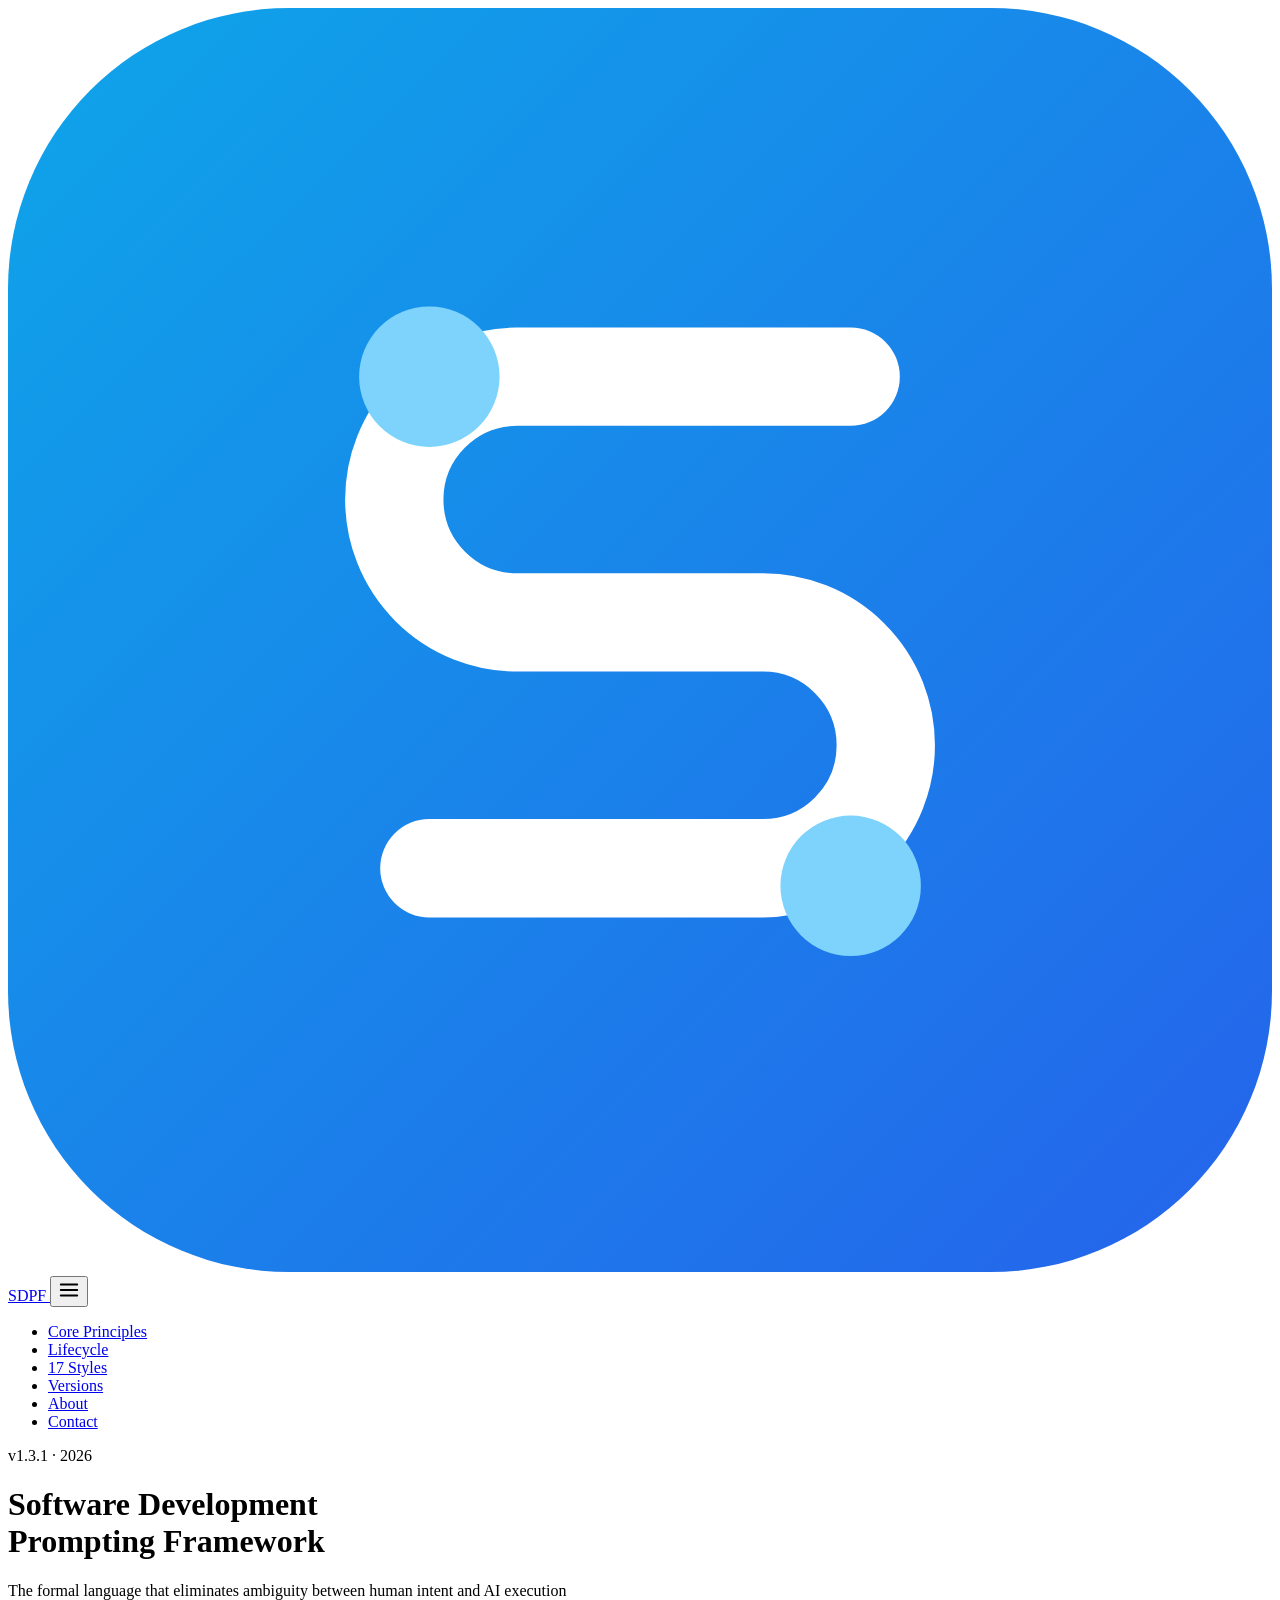
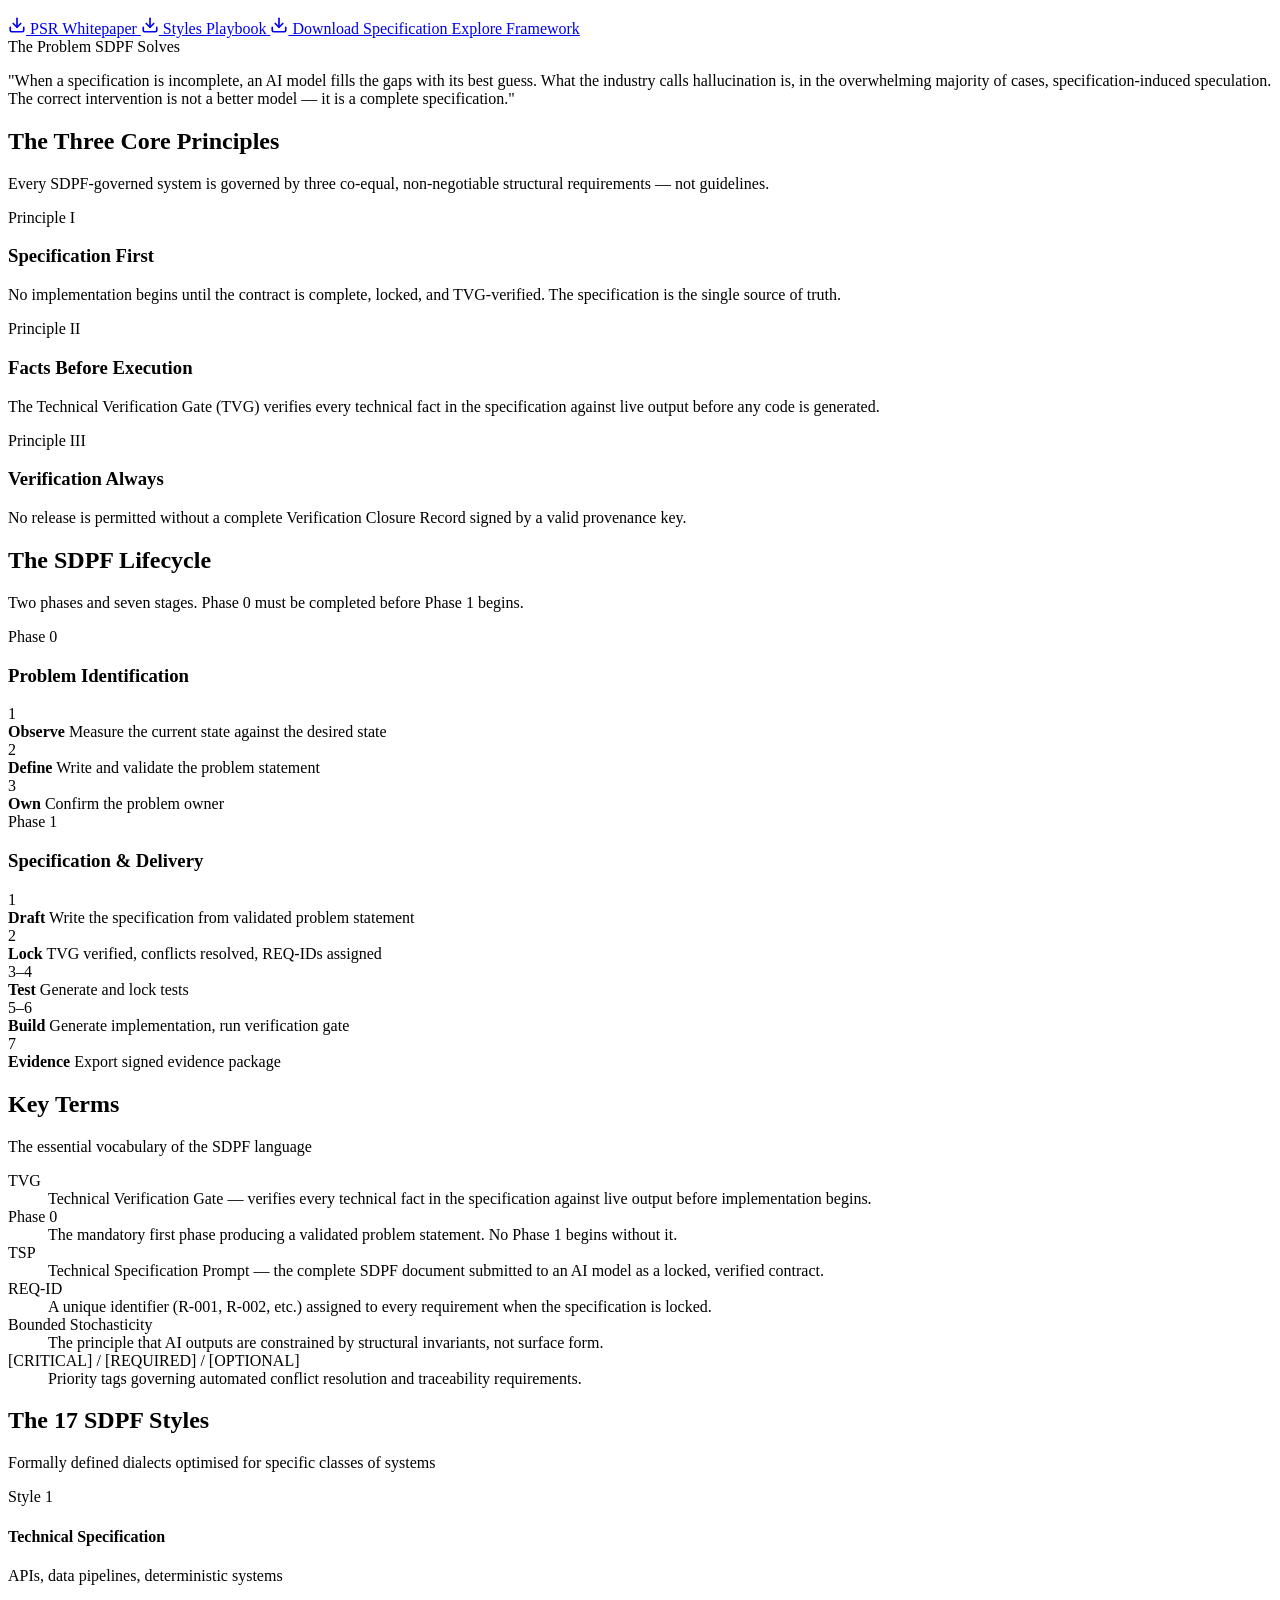
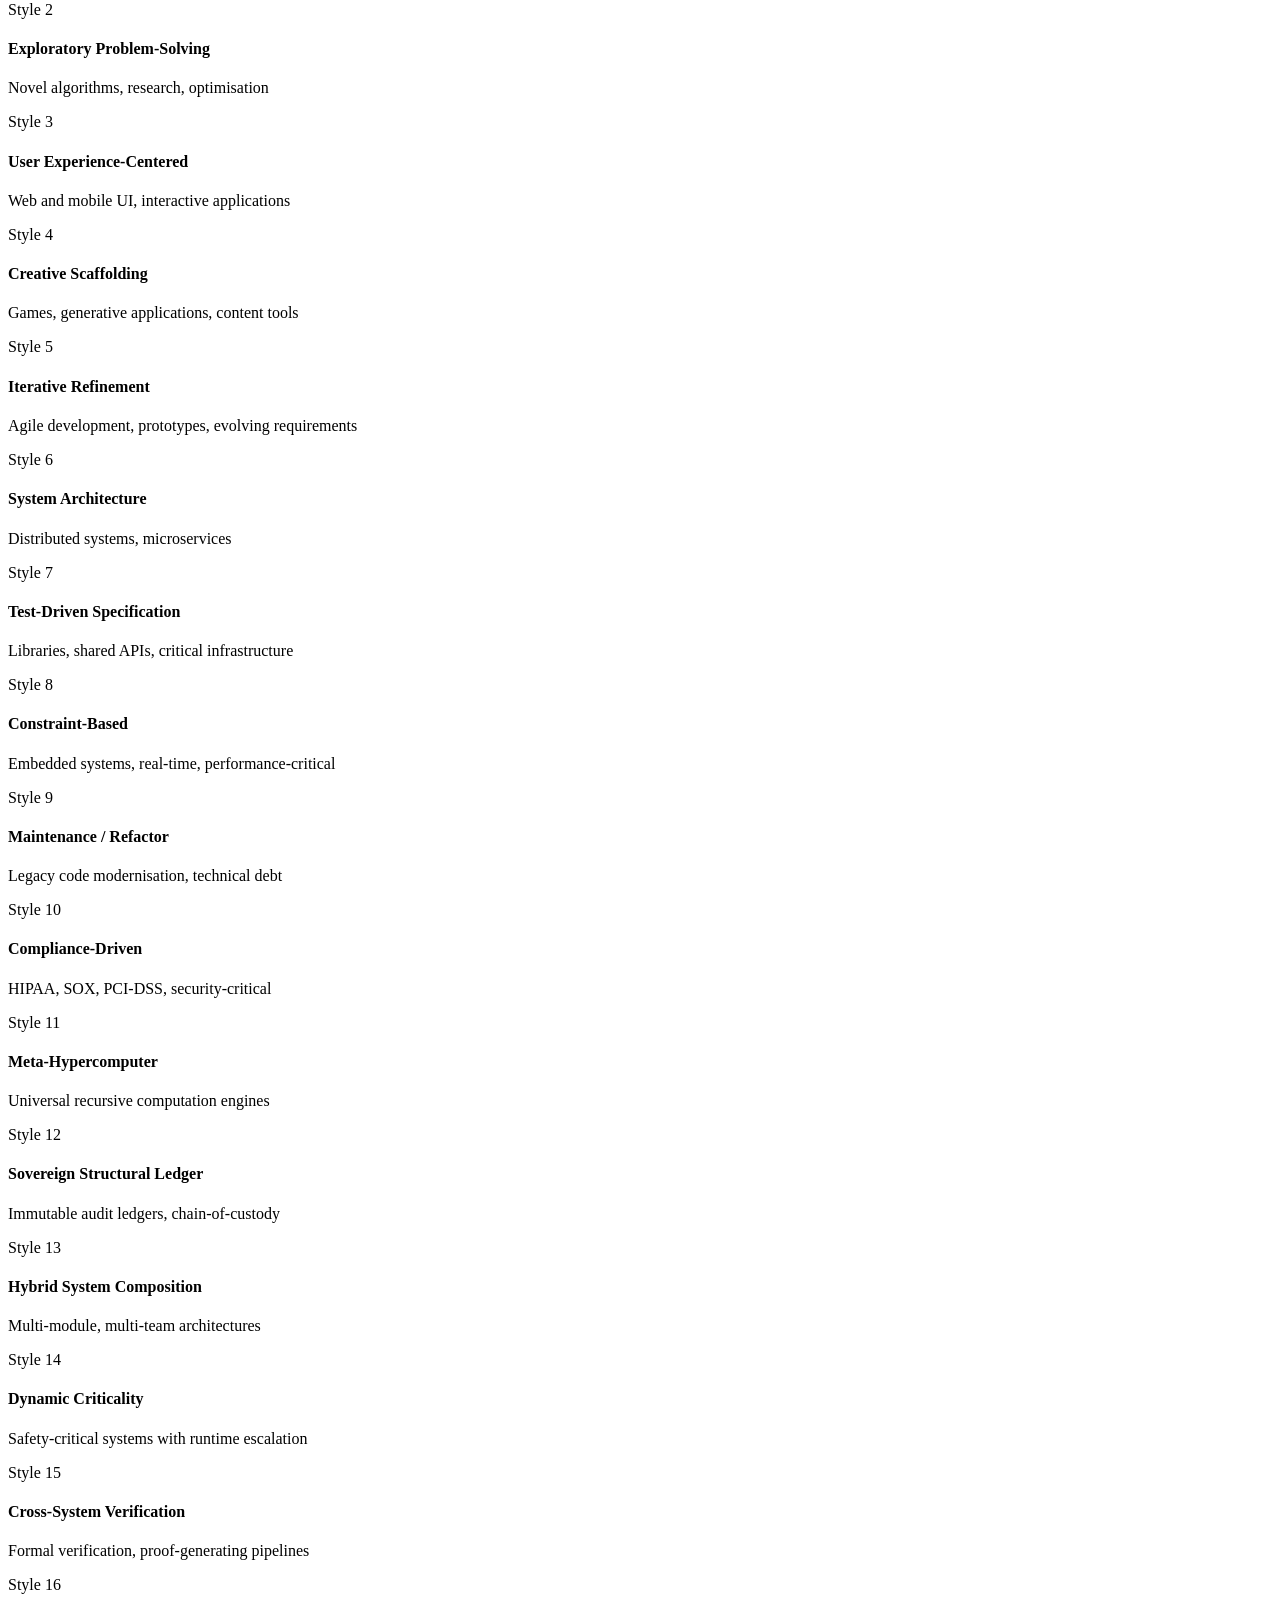
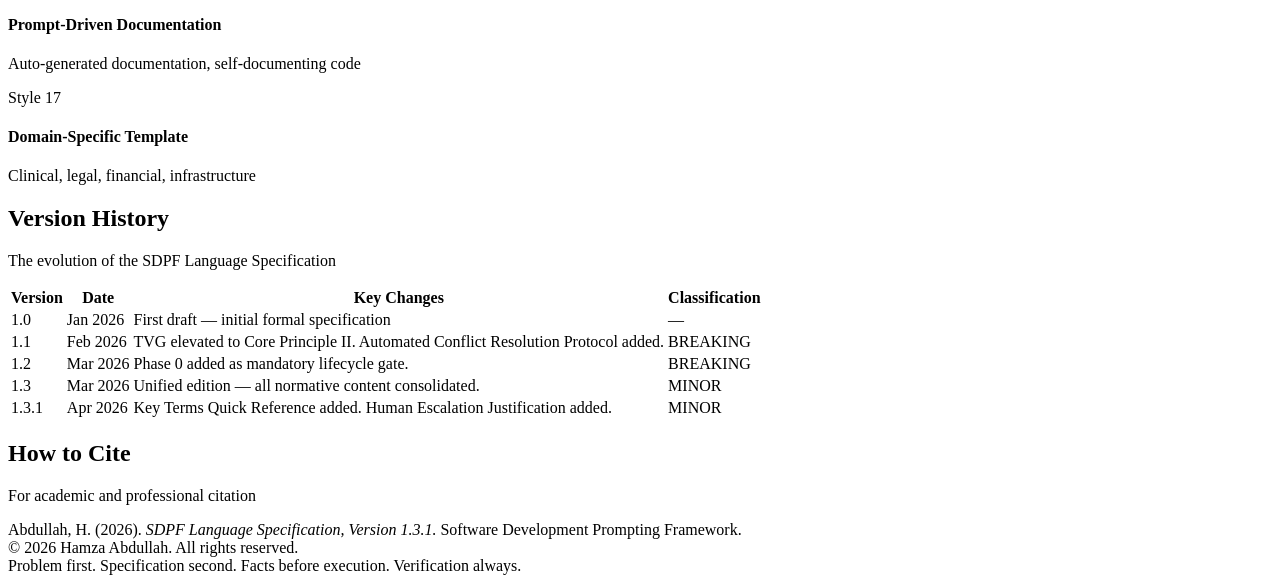
==== index.html @ 6c3232c5 "Added Styles download button" ====
<!DOCTYPE html>
<html lang="en">
<head>
    <meta charset="UTF-8">
    <meta name="viewport" content="width=device-width, initial-scale=1.0">
    <title>SDPF — Software Development Prompting Framework</title>
    <meta name="description" content="SDPF is the formal language that eliminates ambiguity between human intent and AI execution. Specification first. Facts before execution. Verification always.">
    <meta property="og:title" content="SDPF — Software Development Prompting Framework">
    <meta property="og:description" content="The formal language that eliminates ambiguity between human intent and AI execution.">
    <meta property="og:type" content="website">
    <link rel="icon" type="image/svg+xml" href="favicon.svg">
    <link rel="stylesheet" href="styles.css">
</head>
<body>
    <nav>
        <div class="container">
            <a href="index.html" class="logo">
                <svg class="logo-mark" viewBox="0 0 36 36" fill="none" xmlns="http://www.w3.org/2000/svg">
                    <defs>
                        <linearGradient id="logoGrad" x1="0" y1="0" x2="36" y2="36" gradientUnits="userSpaceOnUse">
                            <stop offset="0%" stop-color="#0ea5e9"/>
                            <stop offset="100%" stop-color="#2563eb"/>
                        </linearGradient>
                    </defs>
                    <rect width="36" height="36" rx="8" fill="url(#logoGrad)"/>
                    <path d="M24 10.5H14.5a3.5 3.5 0 0 0 0 7h7a3.5 3.5 0 0 1 0 7H12" stroke="#fff" stroke-width="2.8" stroke-linecap="round" fill="none"/>
                    <circle cx="12" cy="10.5" r="2" fill="#7dd3fc"/>
                    <circle cx="24" cy="25" r="2" fill="#7dd3fc"/>
                </svg>
                SDPF
            </a>
            <button class="nav-toggle" onclick="document.querySelector('.nav-links').classList.toggle('open')" aria-label="Toggle navigation">
                <svg width="22" height="22" viewBox="0 0 24 24" fill="none" stroke="currentColor" stroke-width="2" stroke-linecap="round"><line x1="3" y1="6" x2="21" y2="6"/><line x1="3" y1="12" x2="21" y2="12"/><line x1="3" y1="18" x2="21" y2="18"/></svg>
            </button>
            <ul class="nav-links">
                <li><a href="#principles">Core Principles</a></li>
                <li><a href="#lifecycle">Lifecycle</a></li>
                <li><a href="#styles">17 Styles</a></li>
                <li><a href="#versions">Versions</a></li>
                <li><a href="about.html">About</a></li>
                <li><a href="contact.html">Contact</a></li>
            </ul>
        </div>
    </nav>

    <header class="hero">
        <div class="container">
            <div class="hero-badge">
                <span class="dot"></span>
                v1.3.1 · 2026
            </div>
            <h1>Software Development<br><span class="accent">Prompting Framework</span></h1>
            <p class="subtitle">The formal language that eliminates ambiguity between human intent and AI execution</p>
            <div class="hero-actions">
                <a href="files/SDPF_PSR_Whitepaper.pdf" download="SDPF_PSR_Whitepaper.pdf" class="btn btn-primary">
                    <svg width="18" height="18" viewBox="0 0 24 24" fill="none" stroke="currentColor" stroke-width="2.2" stroke-linecap="round" stroke-linejoin="round"><path d="M21 15v4a2 2 0 0 1-2 2H5a2 2 0 0 1-2-2v-4"/><polyline points="7 10 12 15 17 10"/><line x1="12" y1="15" x2="12" y2="3"/></svg>
                    PSR Whitepaper
                </a>
                <a href="files/SDPF_Styles_Playbook.pdf" download="SDPF_Styles_Playbook.pdf" class="btn btn-primary">
                    <svg width="18" height="18" viewBox="0 0 24 24" fill="none" stroke="currentColor" stroke-width="2.2" stroke-linecap="round" stroke-linejoin="round"><path d="M21 15v4a2 2 0 0 1-2 2H5a2 2 0 0 1-2-2v-4"/><polyline points="7 10 12 15 17 10"/><line x1="12" y1="15" x2="12" y2="3"/></svg>
                    Styles Playbook
                </a>
                <a href="files/SDPF_Language_Specification_v1_3_1.pdf" download="SDPF_Language_Specification_v1_3_1.pdf" class="btn btn-primary">
                    <svg width="18" height="18" viewBox="0 0 24 24" fill="none" stroke="currentColor" stroke-width="2.2" stroke-linecap="round" stroke-linejoin="round"><path d="M21 15v4a2 2 0 0 1-2 2H5a2 2 0 0 1-2-2v-4"/><polyline points="7 10 12 15 17 10"/><line x1="12" y1="15" x2="12" y2="3"/></svg>
                    Download Specification
                </a>
                <a href="#principles" class="btn btn-secondary">Explore Framework</a>
            </div>
            <div class="problem-callout">
                <div class="label">The Problem SDPF Solves</div>
                <p>"When a specification is incomplete, an AI model fills the gaps with its best guess. What the industry calls hallucination is, in the overwhelming majority of cases, specification-induced speculation. The correct intervention is not a better model — it is a complete specification."</p>
            </div>
        </div>
    </header>

    <section id="principles">
        <div class="container">
            <div class="section-header">
                <h2>The Three Core Principles</h2>
                <p>Every SDPF-governed system is governed by three co-equal, non-negotiable structural requirements — not guidelines.</p>
            </div>
            <div class="principles-grid">
                <div class="principle-card p1">
                    <div class="principle-number">Principle I</div>
                    <h3>Specification First</h3>
                    <p>No implementation begins until the contract is complete, locked, and TVG-verified. The specification is the single source of truth.</p>
                </div>
                <div class="principle-card p2">
                    <div class="principle-number">Principle II</div>
                    <h3>Facts Before Execution</h3>
                    <p>The Technical Verification Gate (TVG) verifies every technical fact in the specification against live output before any code is generated.</p>
                </div>
                <div class="principle-card p3">
                    <div class="principle-number">Principle III</div>
                    <h3>Verification Always</h3>
                    <p>No release is permitted without a complete Verification Closure Record signed by a valid provenance key.</p>
                </div>
            </div>
        </div>
    </section>

    <section id="lifecycle" class="lifecycle-section">
        <div class="container">
            <div class="section-header">
                <h2>The SDPF Lifecycle</h2>
                <p>Two phases and seven stages. Phase 0 must be completed before Phase 1 begins.</p>
            </div>
            <div class="lifecycle-wrapper">
                <div class="phase">
                    <div class="phase-label">Phase 0</div>
                    <h3>Problem Identification</h3>
                    <div class="phase-steps">
                        <div class="step">
                            <div class="step-number">1</div>
                            <div class="step-content">
                                <strong>Observe</strong>
                                <span>Measure the current state against the desired state</span>
                            </div>
                        </div>
                        <div class="step">
                            <div class="step-number">2</div>
                            <div class="step-content">
                                <strong>Define</strong>
                                <span>Write and validate the problem statement</span>
                            </div>
                        </div>
                        <div class="step">
                            <div class="step-number">3</div>
                            <div class="step-content">
                                <strong>Own</strong>
                                <span>Confirm the problem owner</span>
                            </div>
                        </div>
                    </div>
                </div>
                <div class="phase">
                    <div class="phase-label">Phase 1</div>
                    <h3>Specification &amp; Delivery</h3>
                    <div class="phase-steps">
                        <div class="step">
                            <div class="step-number">1</div>
                            <div class="step-content">
                                <strong>Draft</strong>
                                <span>Write the specification from validated problem statement</span>
                            </div>
                        </div>
                        <div class="step">
                            <div class="step-number">2</div>
                            <div class="step-content">
                                <strong>Lock</strong>
                                <span>TVG verified, conflicts resolved, REQ-IDs assigned</span>
                            </div>
                        </div>
                        <div class="step">
                            <div class="step-number">3–4</div>
                            <div class="step-content">
                                <strong>Test</strong>
                                <span>Generate and lock tests</span>
                            </div>
                        </div>
                        <div class="step">
                            <div class="step-number">5–6</div>
                            <div class="step-content">
                                <strong>Build</strong>
                                <span>Generate implementation, run verification gate</span>
                            </div>
                        </div>
                        <div class="step">
                            <div class="step-number">7</div>
                            <div class="step-content">
                                <strong>Evidence</strong>
                                <span>Export signed evidence package</span>
                            </div>
                        </div>
                    </div>
                </div>
            </div>
        </div>
    </section>

    <section id="key-terms">
        <div class="container">
            <div class="section-header">
                <h2>Key Terms</h2>
                <p>The essential vocabulary of the SDPF language</p>
            </div>
            <dl class="terms-grid">
                <div class="term-card">
                    <dt>TVG</dt>
                    <dd>Technical Verification Gate — verifies every technical fact in the specification against live output before implementation begins.</dd>
                </div>
                <div class="term-card">
                    <dt>Phase 0</dt>
                    <dd>The mandatory first phase producing a validated problem statement. No Phase 1 begins without it.</dd>
                </div>
                <div class="term-card">
                    <dt>TSP</dt>
                    <dd>Technical Specification Prompt — the complete SDPF document submitted to an AI model as a locked, verified contract.</dd>
                </div>
                <div class="term-card">
                    <dt>REQ-ID</dt>
                    <dd>A unique identifier (R-001, R-002, etc.) assigned to every requirement when the specification is locked.</dd>
                </div>
                <div class="term-card">
                    <dt>Bounded Stochasticity</dt>
                    <dd>The principle that AI outputs are constrained by structural invariants, not surface form.</dd>
                </div>
                <div class="term-card">
                    <dt>[CRITICAL] / [REQUIRED] / [OPTIONAL]</dt>
                    <dd>Priority tags governing automated conflict resolution and traceability requirements.</dd>
                </div>
            </dl>
        </div>
    </section>

    <section id="styles">
        <div class="container">
            <div class="section-header">
                <h2>The 17 SDPF Styles</h2>
                <p>Formally defined dialects optimised for specific classes of systems</p>
            </div>
            <div class="styles-grid">
                <div class="style-card"><div class="id">Style 1</div><h4>Technical Specification</h4><p>APIs, data pipelines, deterministic systems</p></div>
                <div class="style-card"><div class="id">Style 2</div><h4>Exploratory Problem-Solving</h4><p>Novel algorithms, research, optimisation</p></div>
                <div class="style-card"><div class="id">Style 3</div><h4>User Experience-Centered</h4><p>Web and mobile UI, interactive applications</p></div>
                <div class="style-card"><div class="id">Style 4</div><h4>Creative Scaffolding</h4><p>Games, generative applications, content tools</p></div>
                <div class="style-card"><div class="id">Style 5</div><h4>Iterative Refinement</h4><p>Agile development, prototypes, evolving requirements</p></div>
                <div class="style-card"><div class="id">Style 6</div><h4>System Architecture</h4><p>Distributed systems, microservices</p></div>
                <div class="style-card"><div class="id">Style 7</div><h4>Test-Driven Specification</h4><p>Libraries, shared APIs, critical infrastructure</p></div>
                <div class="style-card"><div class="id">Style 8</div><h4>Constraint-Based</h4><p>Embedded systems, real-time, performance-critical</p></div>
                <div class="style-card"><div class="id">Style 9</div><h4>Maintenance / Refactor</h4><p>Legacy code modernisation, technical debt</p></div>
                <div class="style-card"><div class="id">Style 10</div><h4>Compliance-Driven</h4><p>HIPAA, SOX, PCI-DSS, security-critical</p></div>
                <div class="style-card"><div class="id">Style 11</div><h4>Meta-Hypercomputer</h4><p>Universal recursive computation engines</p></div>
                <div class="style-card"><div class="id">Style 12</div><h4>Sovereign Structural Ledger</h4><p>Immutable audit ledgers, chain-of-custody</p></div>
                <div class="style-card"><div class="id">Style 13</div><h4>Hybrid System Composition</h4><p>Multi-module, multi-team architectures</p></div>
                <div class="style-card"><div class="id">Style 14</div><h4>Dynamic Criticality</h4><p>Safety-critical systems with runtime escalation</p></div>
                <div class="style-card"><div class="id">Style 15</div><h4>Cross-System Verification</h4><p>Formal verification, proof-generating pipelines</p></div>
                <div class="style-card"><div class="id">Style 16</div><h4>Prompt-Driven Documentation</h4><p>Auto-generated documentation, self-documenting code</p></div>
                <div class="style-card"><div class="id">Style 17</div><h4>Domain-Specific Template</h4><p>Clinical, legal, financial, infrastructure</p></div>
            </div>
        </div>
    </section>

    <section id="versions">
        <div class="container">
            <div class="section-header">
                <h2>Version History</h2>
                <p>The evolution of the SDPF Language Specification</p>
            </div>
            <div class="version-table">
                <table>
                    <thead>
                        <tr>
                            <th>Version</th>
                            <th>Date</th>
                            <th>Key Changes</th>
                            <th>Classification</th>
                        </tr>
                    </thead>
                    <tbody>
                        <tr>
                            <td class="version">1.0</td>
                            <td>Jan 2026</td>
                            <td>First draft — initial formal specification</td>
                            <td>—</td>
                        </tr>
                        <tr>
                            <td class="version">1.1</td>
                            <td>Feb 2026</td>
                            <td>TVG elevated to Core Principle II. Automated Conflict Resolution Protocol added.</td>
                            <td><span class="tag tag-breaking">BREAKING</span></td>
                        </tr>
                        <tr>
                            <td class="version">1.2</td>
                            <td>Mar 2026</td>
                            <td>Phase 0 added as mandatory lifecycle gate.</td>
                            <td><span class="tag tag-breaking">BREAKING</span></td>
                        </tr>
                        <tr>
                            <td class="version">1.3</td>
                            <td>Mar 2026</td>
                            <td>Unified edition — all normative content consolidated.</td>
                            <td><span class="tag tag-minor">MINOR</span></td>
                        </tr>
                        <tr>
                            <td class="version">1.3.1</td>
                            <td>Apr 2026</td>
                            <td>Key Terms Quick Reference added. Human Escalation Justification added.</td>
                            <td><span class="tag tag-minor">MINOR</span></td>
                        </tr>
                    </tbody>
                </table>
            </div>
        </div>
    </section>

    <section id="cite">
        <div class="container">
            <div class="section-header">
                <h2>How to Cite</h2>
                <p>For academic and professional citation</p>
            </div>
            <div class="citation">
                Abdullah, H. (2026). <em>SDPF Language Specification, Version 1.3.1.</em> Software Development Prompting Framework.
            </div>
        </div>
    </section>

    <footer>
        <div class="container">
            <div class="copyright">&copy; 2026 Hamza Abdullah. All rights reserved.</div>
            <div class="tagline">Problem first. Specification second. Facts before execution. Verification always.</div>
        </div>
    </footer>
</body>
</html>
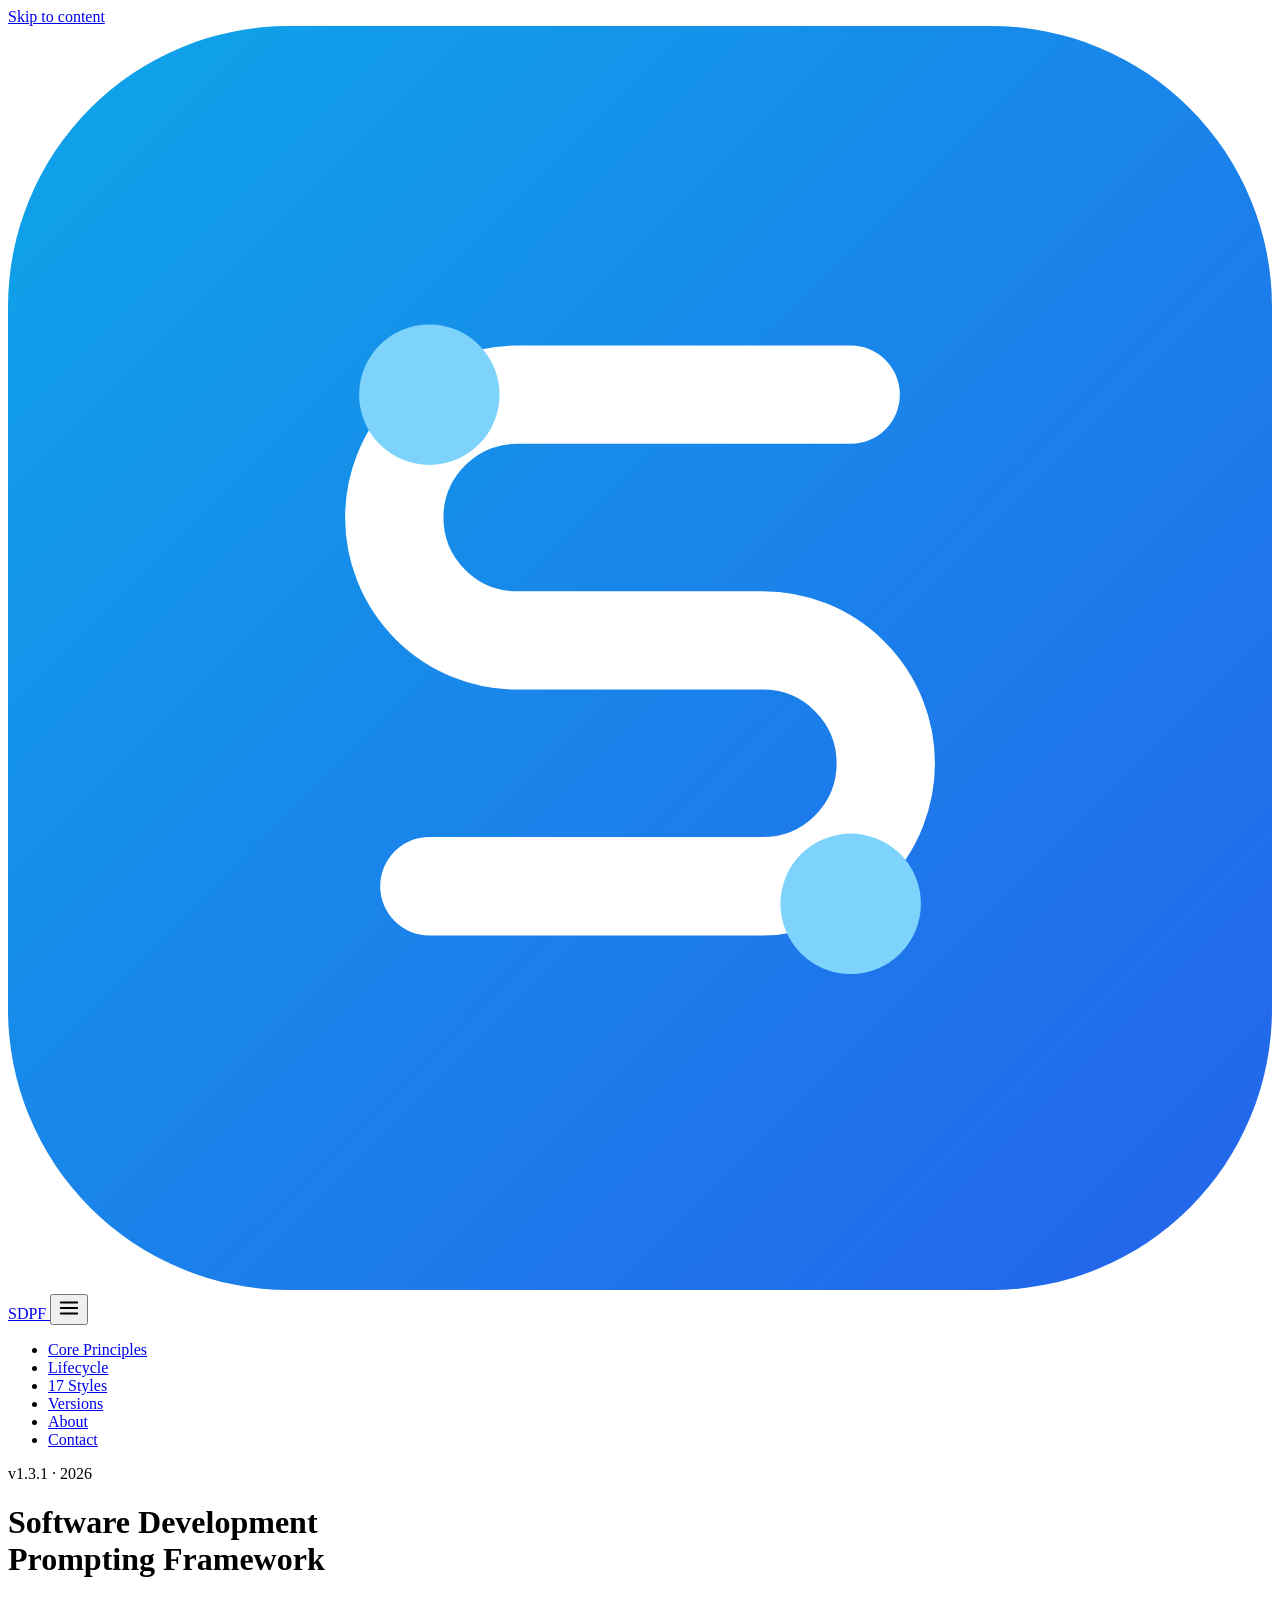
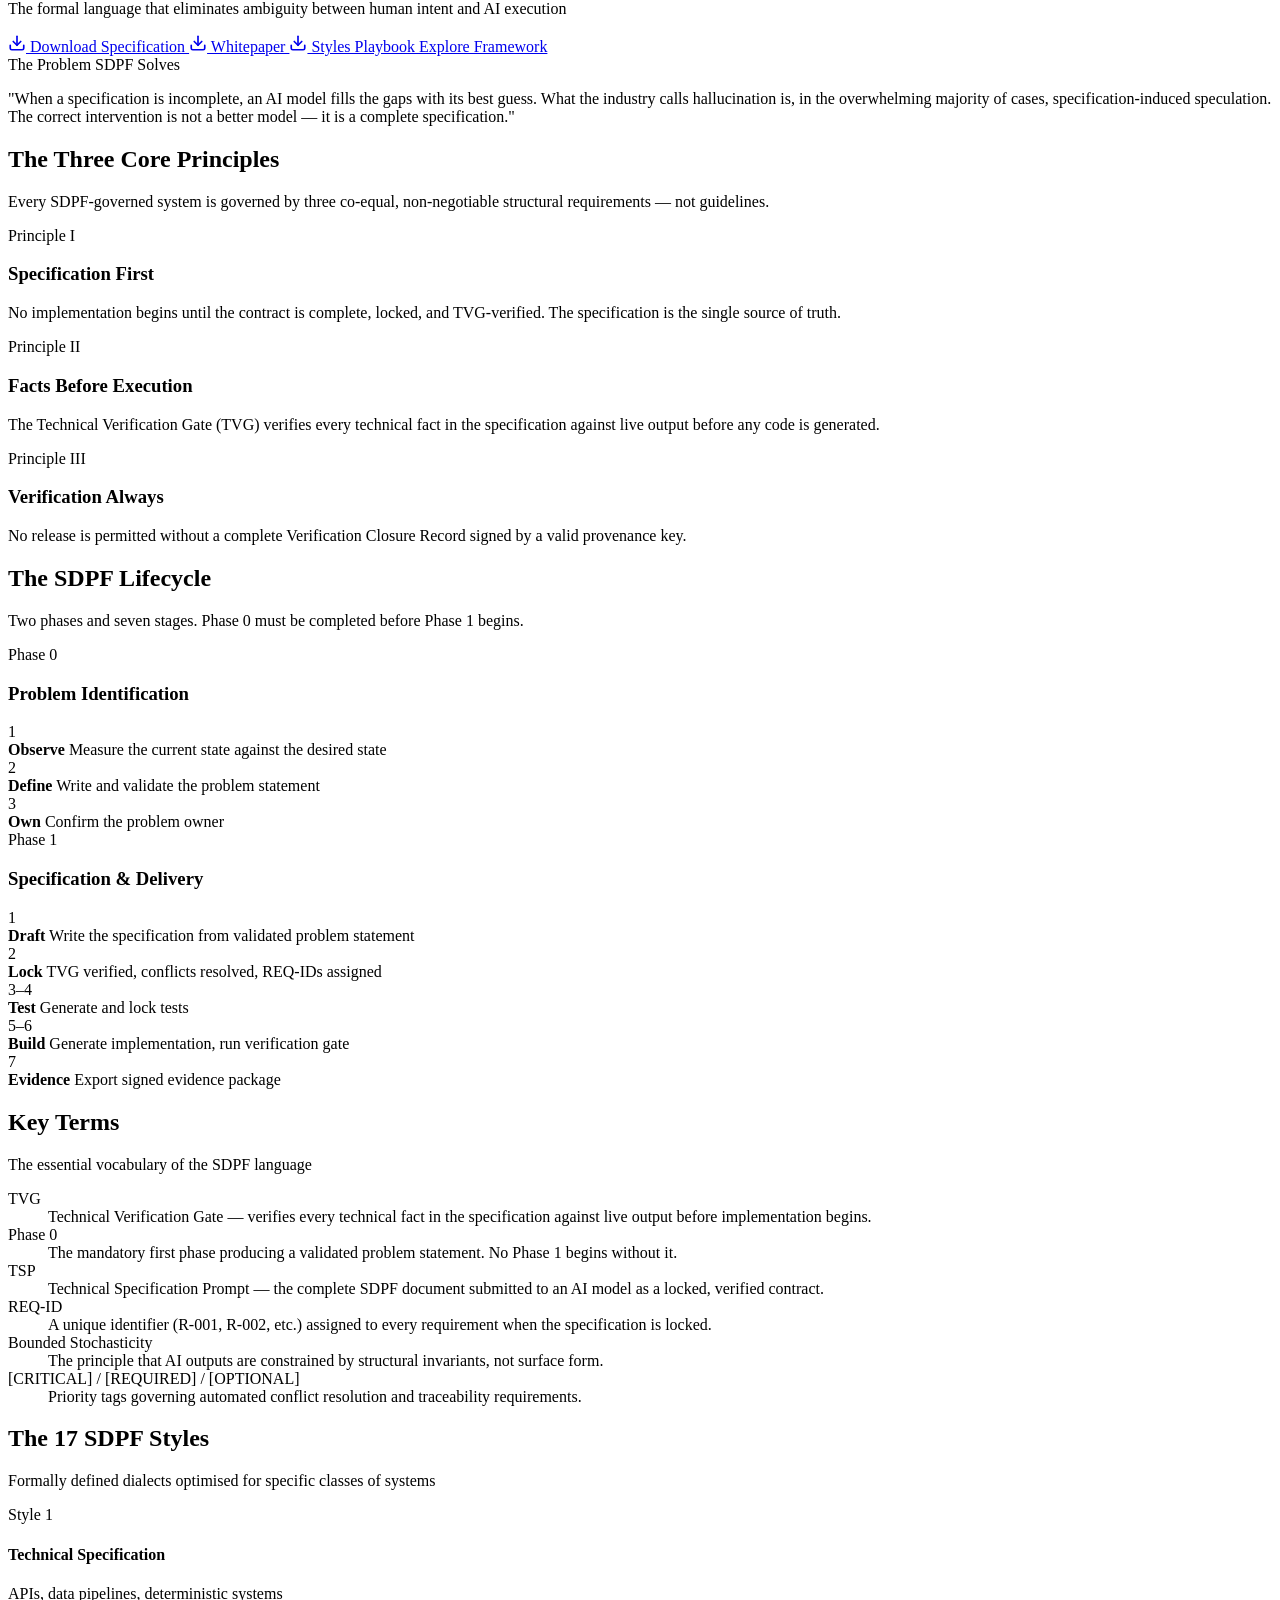
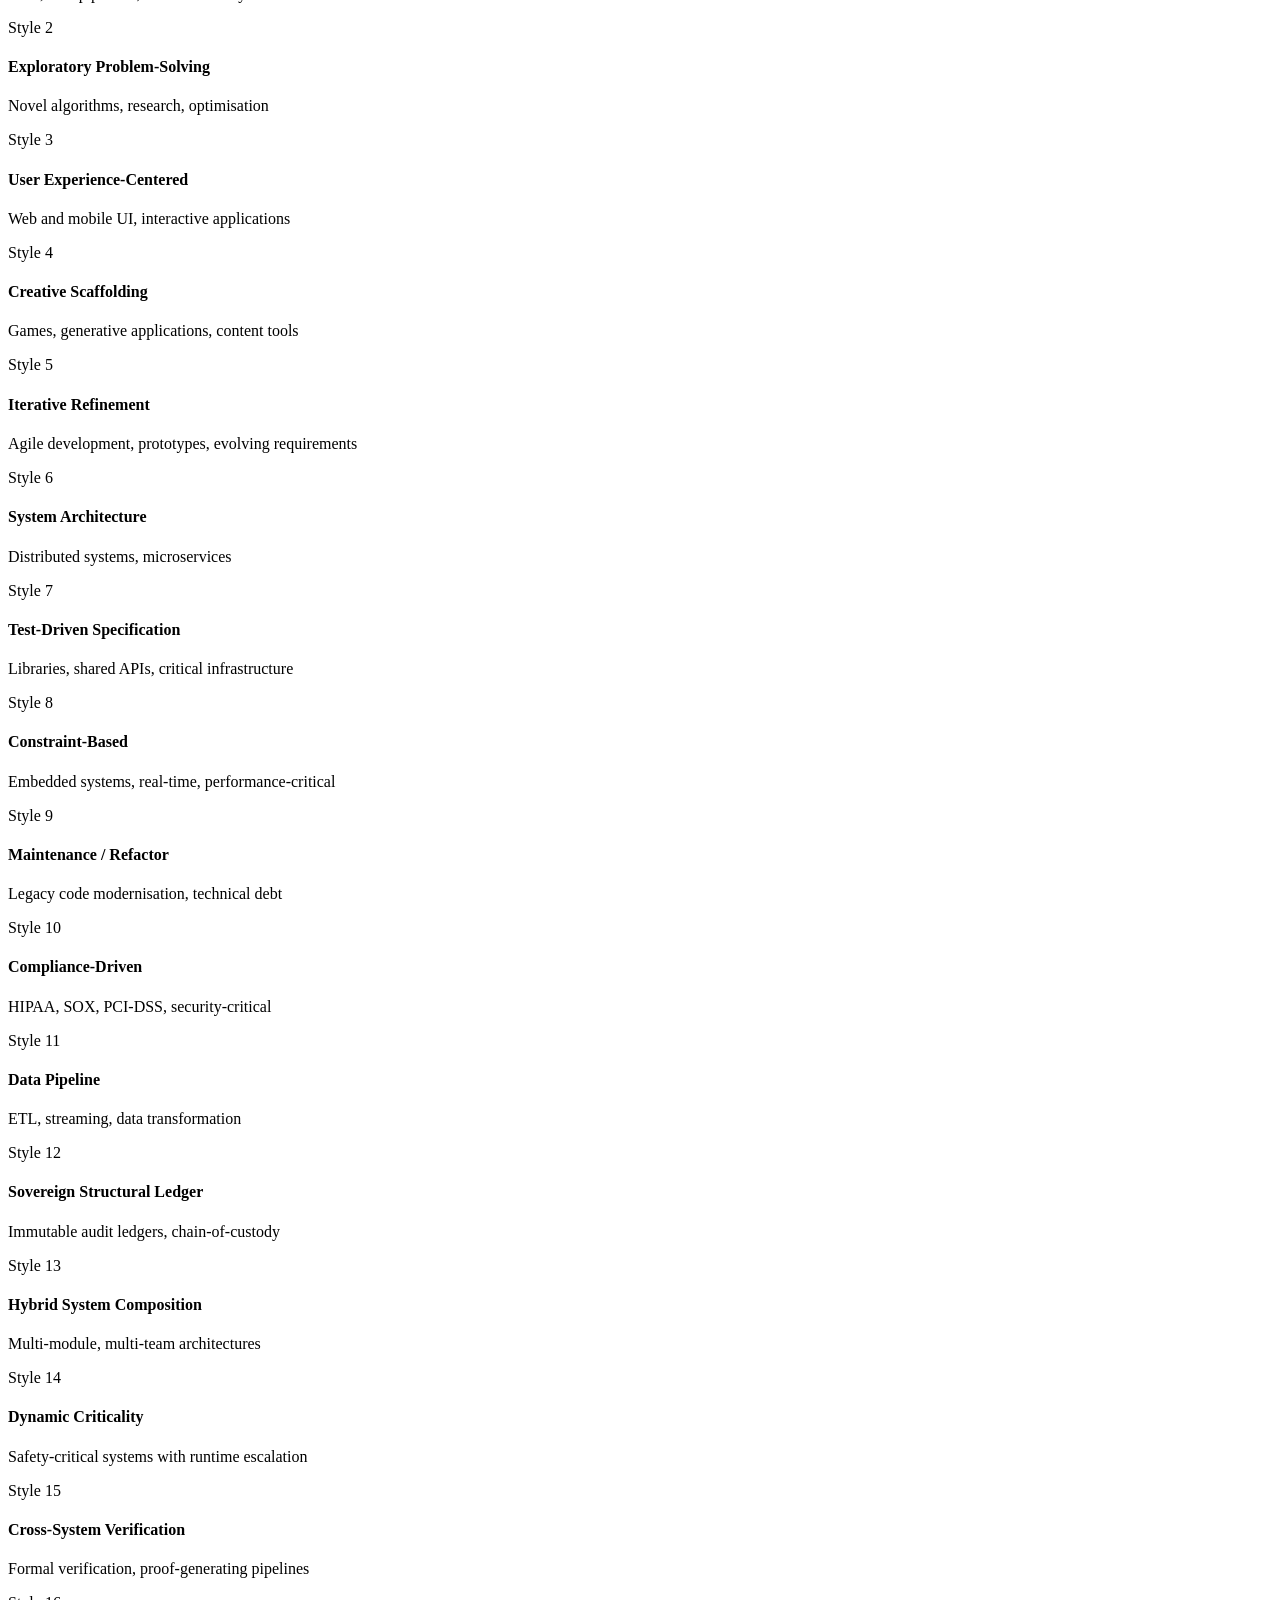
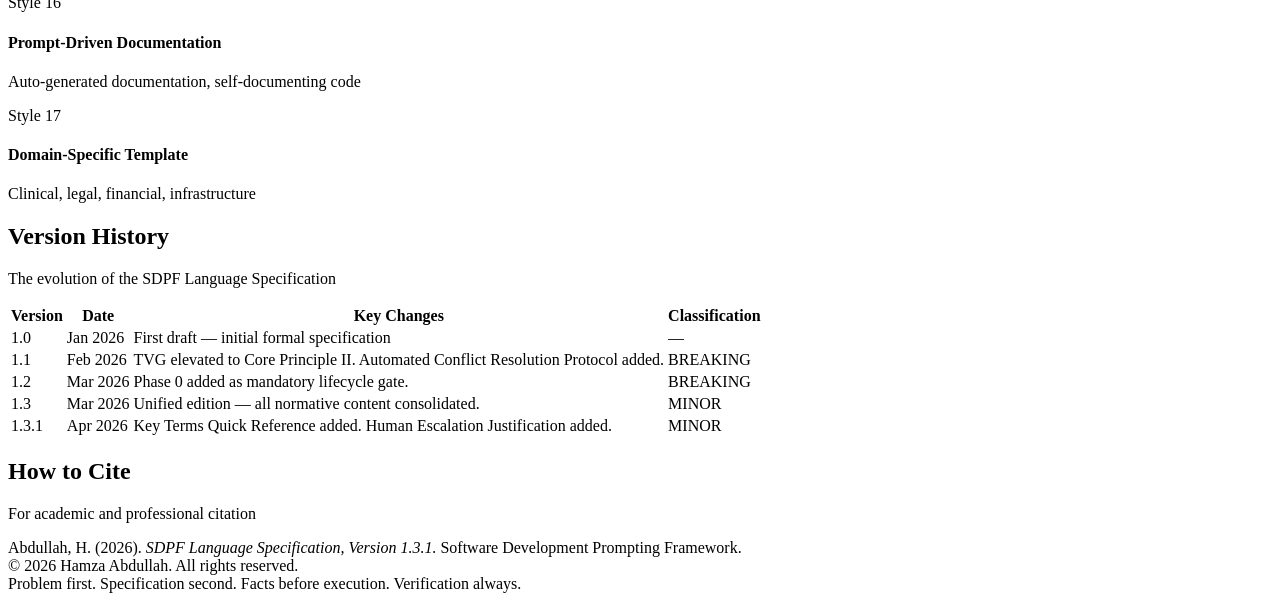
==== commit 6f961032: "New whitepaer PDF and updated link on home page" ====
--- a/index.html
+++ b/index.html
@@ -8,10 +8,13 @@
     <meta property="og:title" content="SDPF — Software Development Prompting Framework">
     <meta property="og:description" content="The formal language that eliminates ambiguity between human intent and AI execution.">
     <meta property="og:type" content="website">
+    <link rel="preconnect" href="https://fonts.googleapis.com">
+    <link rel="preconnect" href="https://fonts.gstatic.com" crossorigin>
     <link rel="icon" type="image/svg+xml" href="favicon.svg">
     <link rel="stylesheet" href="styles.css">
 </head>
 <body>
+    <a href="#principles" class="skip-link">Skip to content</a>
     <nav>
         <div class="container">
             <a href="index.html" class="logo">
@@ -52,17 +55,17 @@
             <h1>Software Development<br><span class="accent">Prompting Framework</span></h1>
             <p class="subtitle">The formal language that eliminates ambiguity between human intent and AI execution</p>
             <div class="hero-actions">
-                <a href="files/SDPF_PSR_Whitepaper.pdf" download="SDPF_PSR_Whitepaper.pdf" class="btn btn-primary">
+                <a href="files/SDPF_Language_Specification_v1_3_1.pdf" download="SDPF_Language_Specification_v1_3_1.pdf" class="btn btn-primary">
                     <svg width="18" height="18" viewBox="0 0 24 24" fill="none" stroke="currentColor" stroke-width="2.2" stroke-linecap="round" stroke-linejoin="round"><path d="M21 15v4a2 2 0 0 1-2 2H5a2 2 0 0 1-2-2v-4"/><polyline points="7 10 12 15 17 10"/><line x1="12" y1="15" x2="12" y2="3"/></svg>
-                    PSR Whitepaper
+                    Download Specification
+                </a>
+                <a href="files/SDPF_White_Paper.pdf" download="SDPF_White_Paper.pdf" class="btn btn-primary">
+                    <svg width="18" height="18" viewBox="0 0 24 24" fill="none" stroke="currentColor" stroke-width="2.2" stroke-linecap="round" stroke-linejoin="round"><path d="M21 15v4a2 2 0 0 1-2 2H5a2 2 0 0 1-2-2v-4"/><polyline points="7 10 12 15 17 10"/><line x1="12" y1="15" x2="12" y2="3"/></svg>
+                    Whitepaper
                 </a>
                 <a href="files/SDPF_Styles_Playbook.pdf" download="SDPF_Styles_Playbook.pdf" class="btn btn-primary">
                     <svg width="18" height="18" viewBox="0 0 24 24" fill="none" stroke="currentColor" stroke-width="2.2" stroke-linecap="round" stroke-linejoin="round"><path d="M21 15v4a2 2 0 0 1-2 2H5a2 2 0 0 1-2-2v-4"/><polyline points="7 10 12 15 17 10"/><line x1="12" y1="15" x2="12" y2="3"/></svg>
                     Styles Playbook
-                </a>
-                <a href="files/SDPF_Language_Specification_v1_3_1.pdf" download="SDPF_Language_Specification_v1_3_1.pdf" class="btn btn-primary">
-                    <svg width="18" height="18" viewBox="0 0 24 24" fill="none" stroke="currentColor" stroke-width="2.2" stroke-linecap="round" stroke-linejoin="round"><path d="M21 15v4a2 2 0 0 1-2 2H5a2 2 0 0 1-2-2v-4"/><polyline points="7 10 12 15 17 10"/><line x1="12" y1="15" x2="12" y2="3"/></svg>
-                    Download Specification
                 </a>
                 <a href="#principles" class="btn btn-secondary">Explore Framework</a>
             </div>
@@ -230,7 +233,7 @@
                 <div class="style-card"><div class="id">Style 8</div><h4>Constraint-Based</h4><p>Embedded systems, real-time, performance-critical</p></div>
                 <div class="style-card"><div class="id">Style 9</div><h4>Maintenance / Refactor</h4><p>Legacy code modernisation, technical debt</p></div>
                 <div class="style-card"><div class="id">Style 10</div><h4>Compliance-Driven</h4><p>HIPAA, SOX, PCI-DSS, security-critical</p></div>
-                <div class="style-card"><div class="id">Style 11</div><h4>Meta-Hypercomputer</h4><p>Universal recursive computation engines</p></div>
+                <div class="style-card"><div class="id">Style 11</div><h4>Data Pipeline</h4><p>ETL, streaming, data transformation</p></div>
                 <div class="style-card"><div class="id">Style 12</div><h4>Sovereign Structural Ledger</h4><p>Immutable audit ledgers, chain-of-custody</p></div>
                 <div class="style-card"><div class="id">Style 13</div><h4>Hybrid System Composition</h4><p>Multi-module, multi-team architectures</p></div>
                 <div class="style-card"><div class="id">Style 14</div><h4>Dynamic Criticality</h4><p>Safety-critical systems with runtime escalation</p></div>
@@ -308,9 +311,10 @@
 
     <footer>
         <div class="container">
-            <div class="copyright">&copy; 2026 Hamza Abdullah. All rights reserved.</div>
+            <div class="copyright">&copy; <span id="year"></span> Hamza Abdullah. All rights reserved.</div>
             <div class="tagline">Problem first. Specification second. Facts before execution. Verification always.</div>
         </div>
     </footer>
+    <script>document.getElementById('year').textContent=new Date().getFullYear()</script>
 </body>
 </html>
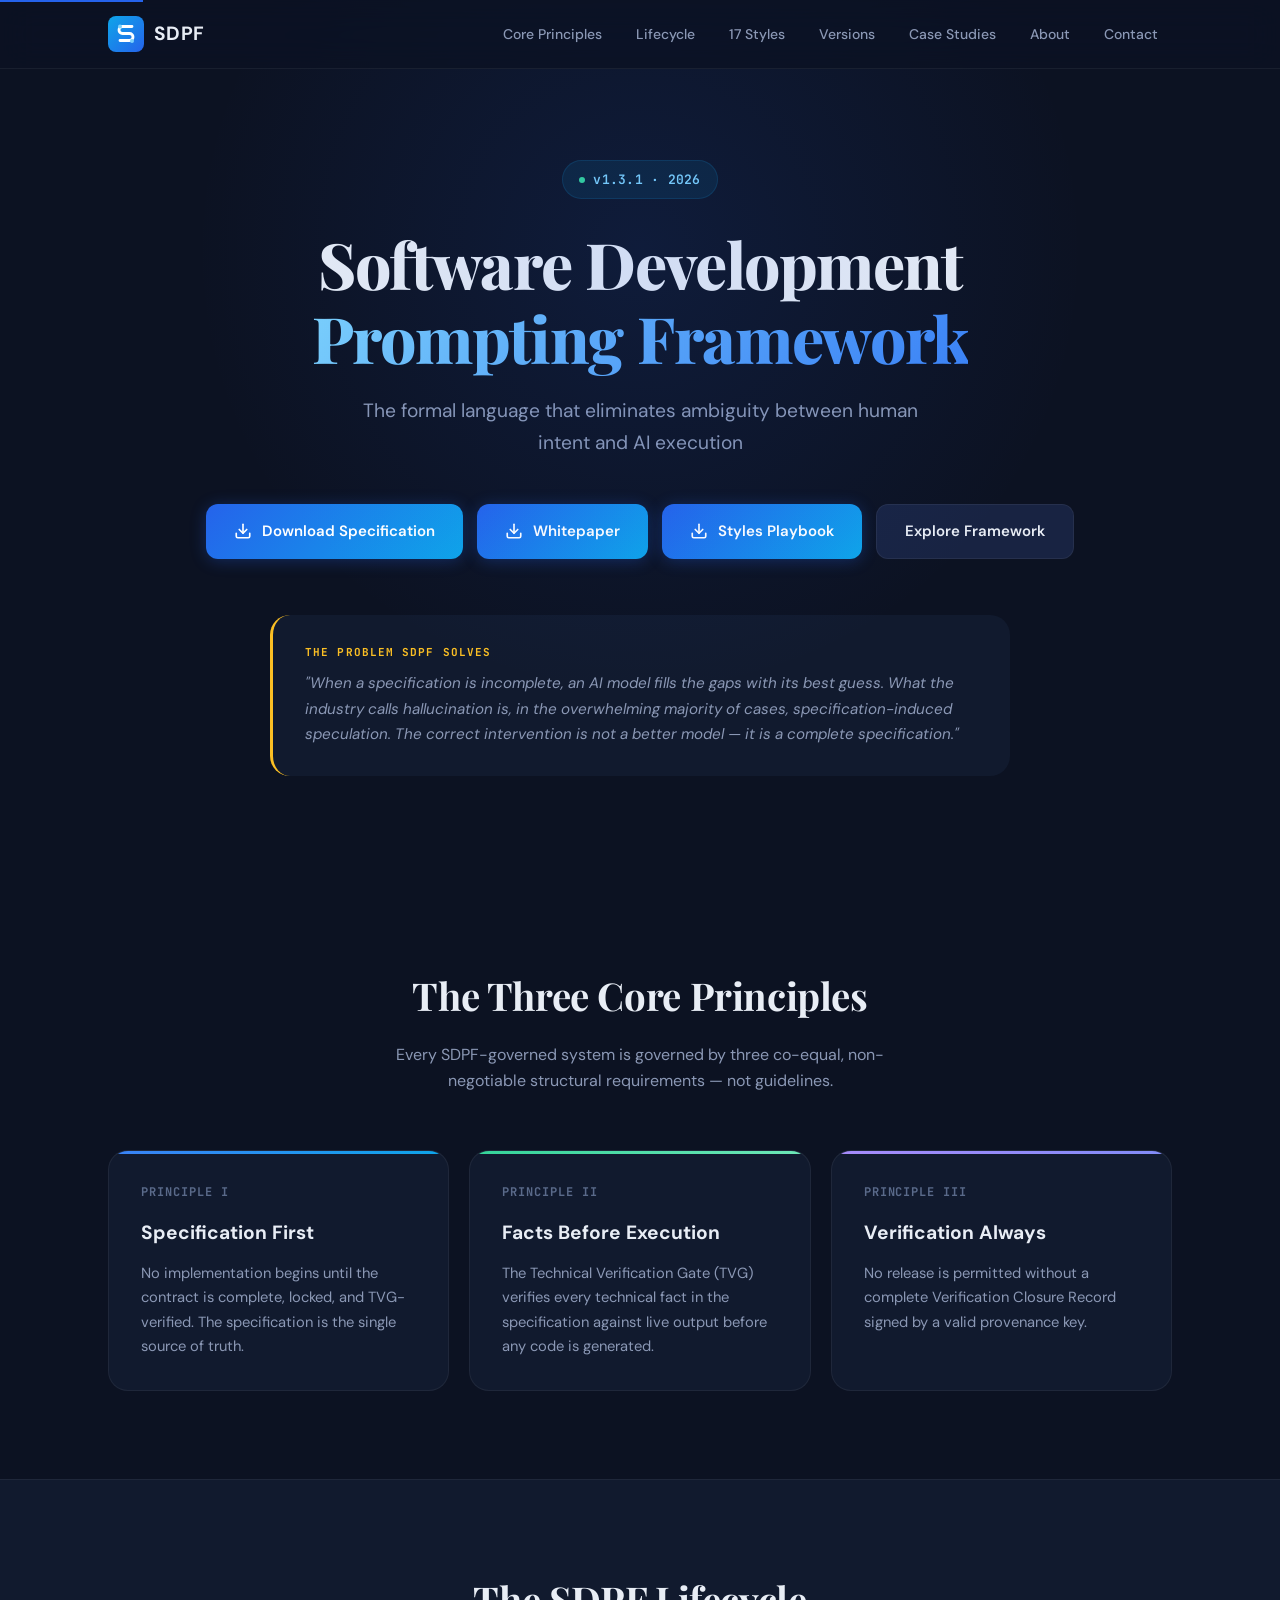
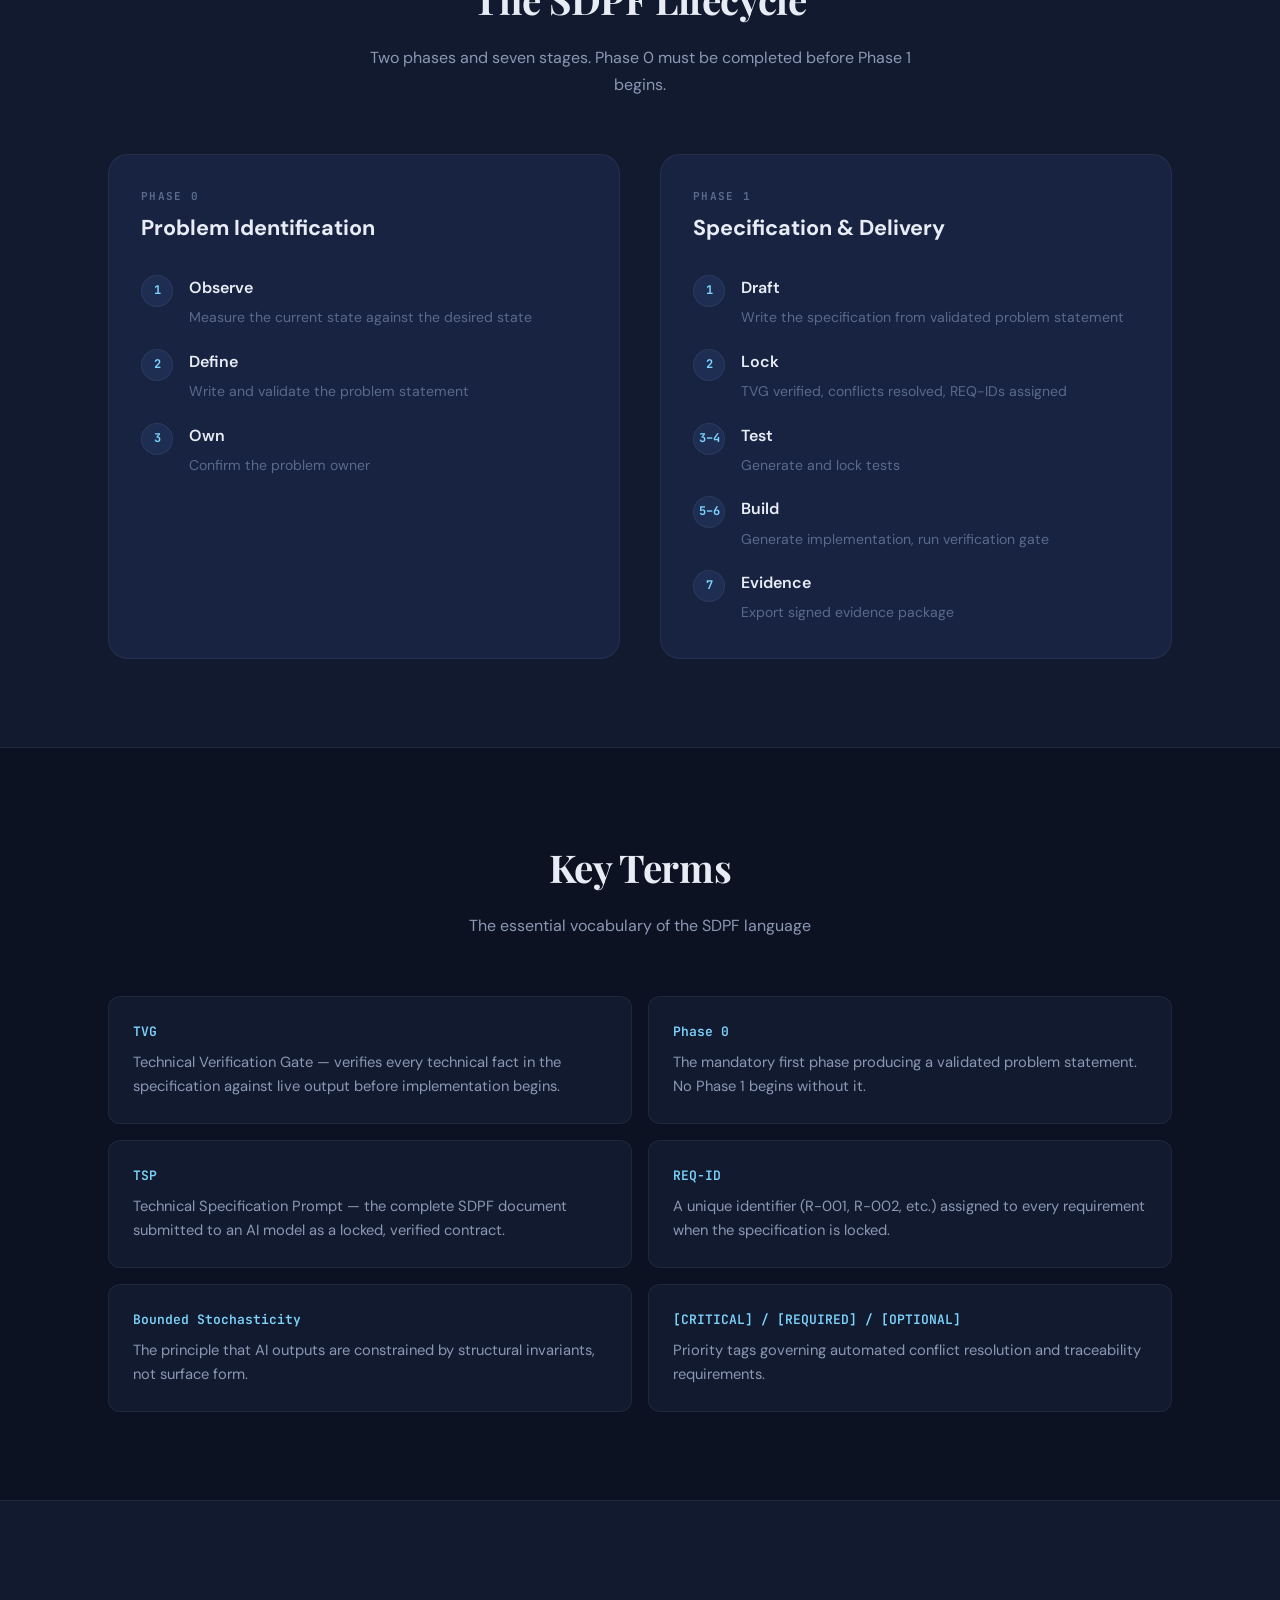
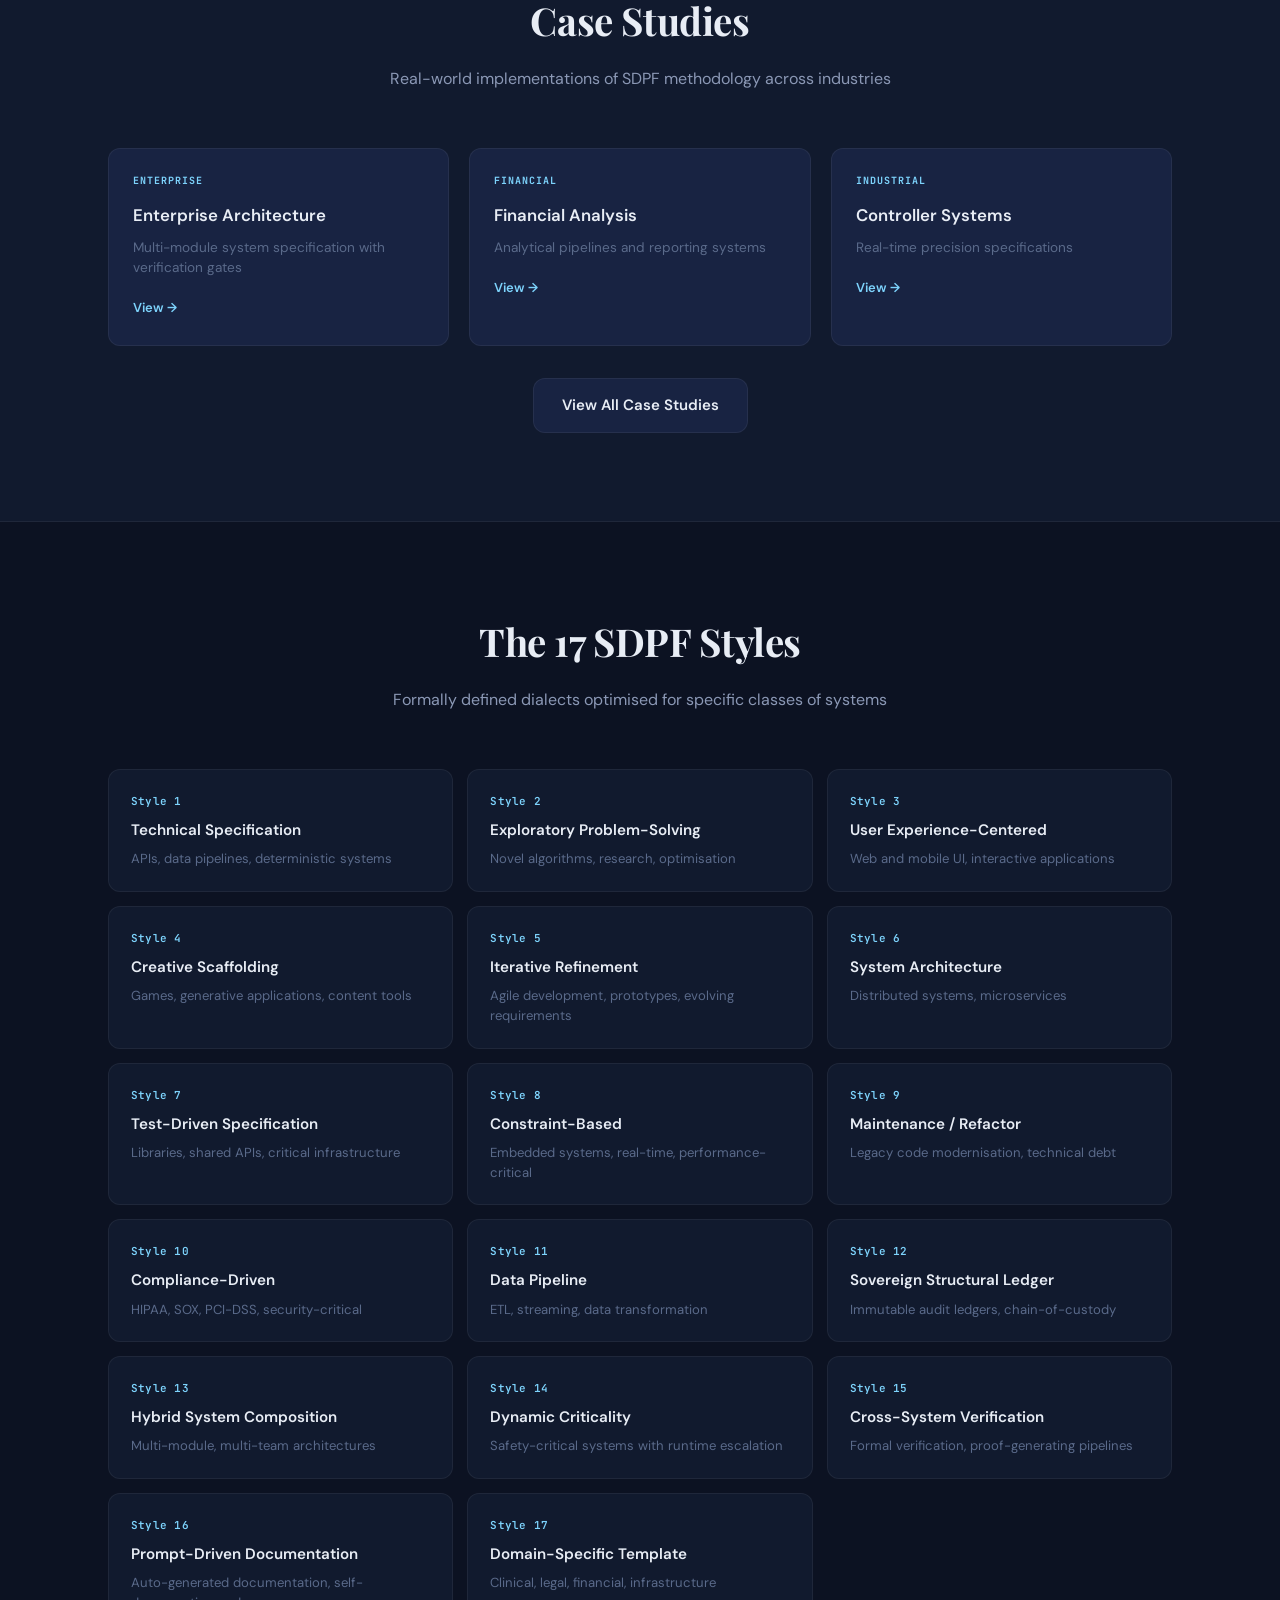
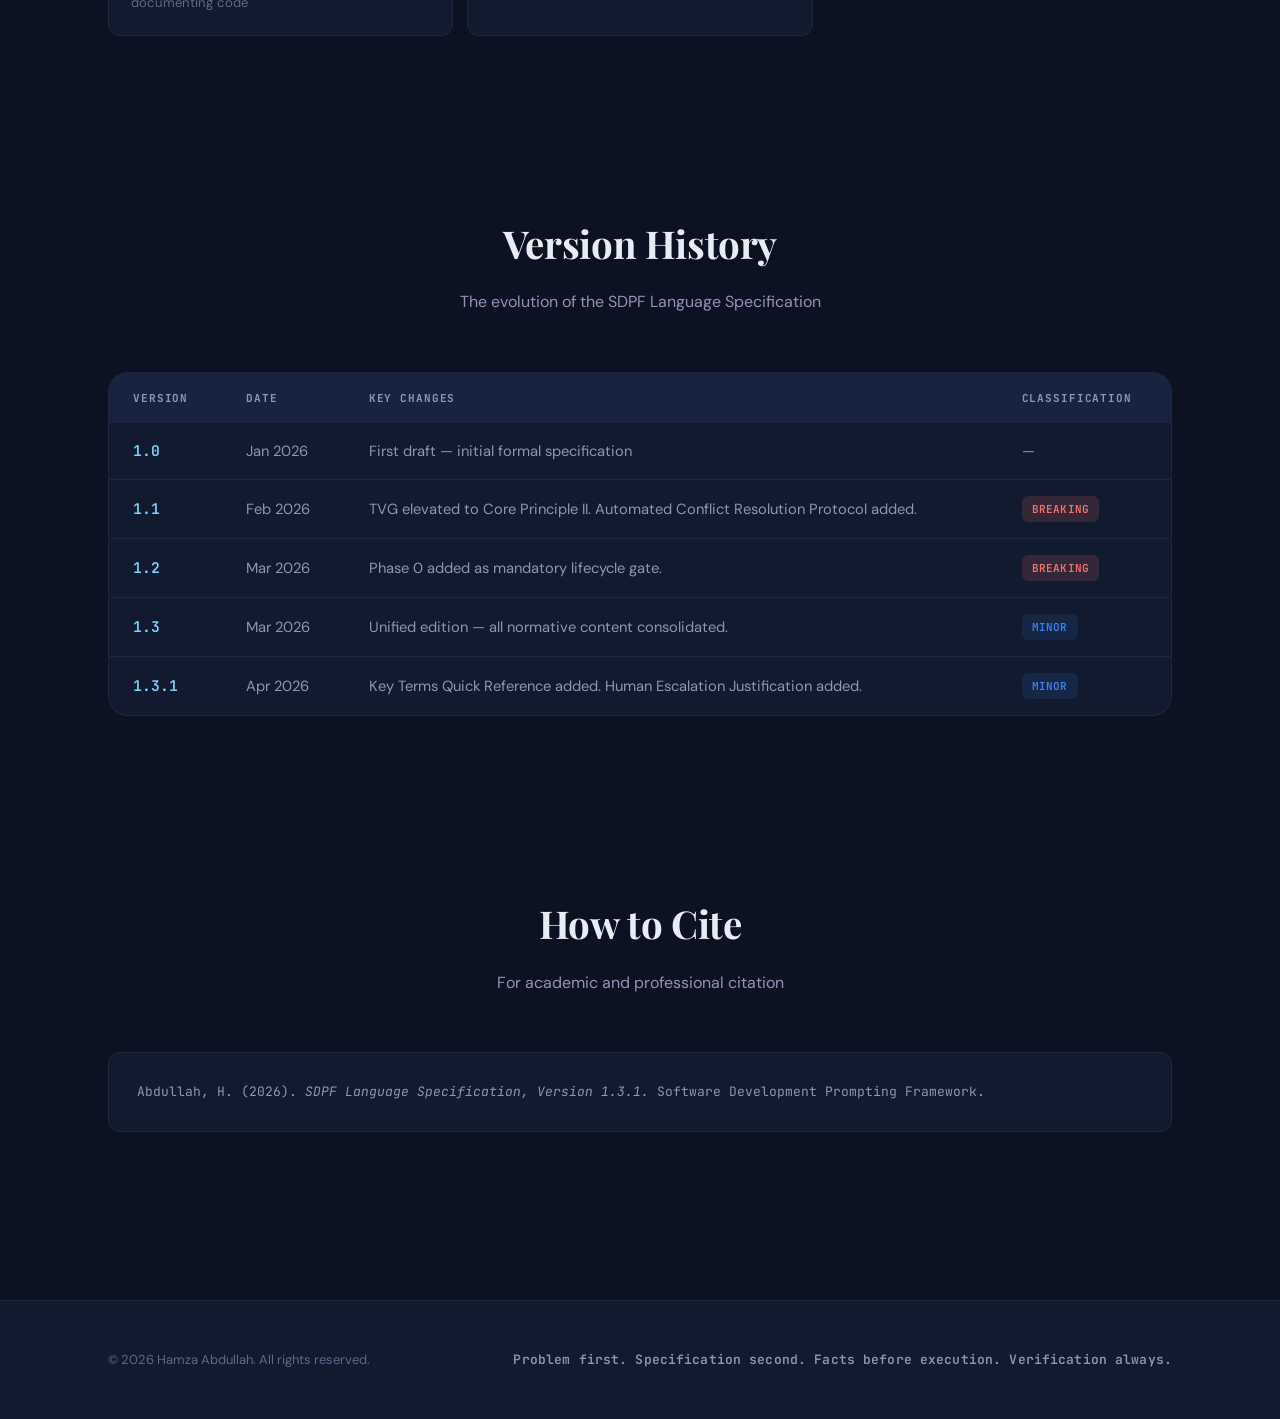
==== commit e467e85b: "Added Case Studies" ====
--- a/index.html
+++ b/index.html
@@ -40,6 +40,15 @@
                 <li><a href="#lifecycle">Lifecycle</a></li>
                 <li><a href="#styles">17 Styles</a></li>
                 <li><a href="#versions">Versions</a></li>
+                <li class="has-dropdown">
+                    <a href="case_studies.html">Case Studies</a>
+                    <ul class="nav-dropdown">
+                        <li><a href="case_studies.html#enterprise">Enterprise</a></li>
+                        <li><a href="case_studies.html#financial">Financial</a></li>
+                        <li><a href="case_studies.html#industrial">Industrial</a></li>
+                        <li><a href="case_studies.html#healthcare">Healthcare</a></li>
+                    </ul>
+                </li>
                 <li><a href="about.html">About</a></li>
                 <li><a href="contact.html">Contact</a></li>
             </ul>
@@ -213,6 +222,38 @@
                     <dd>Priority tags governing automated conflict resolution and traceability requirements.</dd>
                 </div>
             </dl>
+        </div>
+    </section>
+
+    <section id="case-studies" class="case-studies-preview">
+        <div class="container">
+            <div class="section-header">
+                <h2>Case Studies</h2>
+                <p>Real-world implementations of SDPF methodology across industries</p>
+            </div>
+            <div class="case-preview-grid">
+                <div class="case-preview-card">
+                    <div class="case-preview-tag">Enterprise</div>
+                    <h4>Enterprise Architecture</h4>
+                    <p>Multi-module system specification with verification gates</p>
+                    <a href="case_studies.html#enterprise">View →</a>
+                </div>
+                <div class="case-preview-card">
+                    <div class="case-preview-tag">Financial</div>
+                    <h4>Financial Analysis</h4>
+                    <p>Analytical pipelines and reporting systems</p>
+                    <a href="case_studies.html#financial">View →</a>
+                </div>
+                <div class="case-preview-card">
+                    <div class="case-preview-tag">Industrial</div>
+                    <h4>Controller Systems</h4>
+                    <p>Real-time precision specifications</p>
+                    <a href="case_studies.html#industrial">View →</a>
+                </div>
+            </div>
+            <div style="text-align:center;margin-top:32px;">
+                <a href="case_studies.html" class="btn btn-secondary">View All Case Studies</a>
+            </div>
         </div>
     </section>
 
--- a/styles.css
+++ b/styles.css
@@ -0,0 +1,1224 @@
+/* ============================================================
+   SDPF — Shared Stylesheet
+   Software Development Prompting Framework
+   ============================================================ */
+
+@import url('https://fonts.googleapis.com/css2?family=DM+Sans:ital,opsz,wght@0,9..40,400;0,9..40,500;0,9..40,600;0,9..40,700;1,9..40,400&family=JetBrains+Mono:wght@400;500;600&family=Playfair+Display:wght@700;800&display=swap');
+
+:root {
+    --primary: #2563eb;
+    --primary-light: #3b82f6;
+    --primary-dark: #1d4ed8;
+    --primary-glow: rgba(37,99,235,0.12);
+    --sky: #0ea5e9;
+    --sky-light: #7dd3fc;
+
+    --surface-0: #0c1222;
+    --surface-1: #111a2e;
+    --surface-2: #182342;
+    --surface-3: #1e2d52;
+    --surface-border: rgba(255,255,255,0.06);
+
+    --text-primary: #e8edf5;
+    --text-secondary: #8b98b5;
+    --text-muted: #5a6a8a;
+    --text-accent: #7dd3fc;
+
+    --success: #34d399;
+    --warning: #fbbf24;
+    --danger: #f87171;
+
+    --font-body: 'DM Sans', -apple-system, BlinkMacSystemFont, sans-serif;
+    --font-display: 'Playfair Display', Georgia, serif;
+    --font-mono: 'JetBrains Mono', 'Fira Code', monospace;
+
+    --radius-sm: 8px;
+    --radius-md: 12px;
+    --radius-lg: 20px;
+    --radius-xl: 28px;
+
+    --shadow-card: 0 1px 3px rgba(0,0,0,0.3), 0 0 0 1px var(--surface-border);
+    --shadow-elevated: 0 8px 32px rgba(0,0,0,0.4), 0 0 0 1px var(--surface-border);
+    --shadow-glow: 0 0 40px rgba(37,99,235,0.15);
+}
+
+/* ---- Reset ---- */
+.skip-link {
+    position: absolute;
+    top: -40px;
+    left: 0;
+    background: var(--primary);
+    color: white;
+    padding: 8px 16px;
+    z-index: 9999;
+    transition: top 0.2s;
+}
+.skip-link:focus {
+    top: 0;
+}
+
+*, *::before, *::after { margin: 0; padding: 0; box-sizing: border-box; }
+
+html { scroll-behavior: smooth; }
+
+body {
+    font-family: var(--font-body);
+    background: var(--surface-0);
+    color: var(--text-primary);
+    line-height: 1.65;
+    -webkit-font-smoothing: antialiased;
+    overflow-x: hidden;
+}
+
+::selection {
+    background: var(--primary);
+    color: white;
+}
+
+img { max-width: 100%; display: block; }
+a { color: var(--sky-light); text-decoration: none; transition: color 0.2s; }
+a:hover { color: var(--sky); }
+
+.container {
+    max-width: 1120px;
+    margin: 0 auto;
+    padding: 0 28px;
+}
+
+/* ============================================================
+   Navigation
+   ============================================================ */
+nav {
+    position: fixed;
+    top: 0; left: 0; right: 0;
+    z-index: 1000;
+    background: rgba(12,18,34,0.8);
+    backdrop-filter: blur(16px) saturate(1.4);
+    -webkit-backdrop-filter: blur(16px) saturate(1.4);
+    border-bottom: 1px solid var(--surface-border);
+}
+
+nav .container {
+    display: flex;
+    justify-content: space-between;
+    align-items: center;
+    height: 68px;
+}
+
+.logo {
+    font-family: var(--font-body);
+    font-weight: 700;
+    font-size: 1.2rem;
+    color: var(--text-primary);
+    text-decoration: none;
+    display: flex;
+    align-items: center;
+    gap: 10px;
+    letter-spacing: 0.02em;
+}
+
+.logo-mark {
+    width: 36px;
+    height: 36px;
+    flex-shrink: 0;
+}
+
+.nav-links {
+    display: flex;
+    gap: 6px;
+    list-style: none;
+    align-items: center;
+}
+
+.nav-links a {
+    color: var(--text-secondary);
+    text-decoration: none;
+    font-size: 14px;
+    font-weight: 500;
+    padding: 7px 14px;
+    border-radius: var(--radius-sm);
+    transition: all 0.2s;
+}
+
+.nav-links a:hover {
+    color: var(--text-primary);
+    background: var(--surface-2);
+}
+
+.nav-links a.active {
+    color: var(--sky-light);
+    background: rgba(14,165,233,0.1);
+}
+
+/* Mobile hamburger */
+.nav-toggle {
+    display: none;
+    background: none;
+    border: none;
+    cursor: pointer;
+    width: 40px;
+    height: 40px;
+    border-radius: var(--radius-sm);
+    align-items: center;
+    justify-content: center;
+    color: var(--text-secondary);
+    transition: background 0.2s;
+}
+
+.nav-toggle:hover { background: var(--surface-2); }
+
+.nav-toggle svg { display: block; }
+
+/* ---- Dropdown Menu ---- */
+.nav-links li.has-dropdown {
+    position: relative;
+}
+
+.nav-dropdown {
+    display: none;
+    position: absolute;
+    top: 100%;
+    left: 50%;
+    transform: translateX(-50%);
+    background: var(--surface-1);
+    border: 1px solid var(--surface-border);
+    border-radius: var(--radius-md);
+    padding: 8px 0;
+    min-width: 200px;
+    box-shadow: var(--shadow-elevated);
+    z-index: 100;
+}
+
+.nav-links li.has-dropdown:hover .nav-dropdown,
+.nav-links li.has-dropdown:focus-within .nav-dropdown {
+    display: block;
+}
+
+.nav-dropdown a {
+    display: block;
+    padding: 10px 16px;
+    white-space: nowrap;
+    font-size: 13px;
+}
+
+.nav-dropdown a:hover {
+    background: var(--surface-2);
+}
+
+@media (max-width: 860px) {
+    .nav-toggle { display: flex; }
+
+    .nav-links {
+        display: none;
+        position: absolute;
+        top: 68px;
+        left: 0; right: 0;
+        background: var(--surface-1);
+        border-bottom: 1px solid var(--surface-border);
+        flex-direction: column;
+        padding: 12px 16px;
+        gap: 2px;
+    }
+
+    .nav-links.open { display: flex; }
+
+    .nav-links a {
+        display: block;
+        padding: 12px 16px;
+        font-size: 15px;
+        border-radius: var(--radius-sm);
+    }
+
+    /* Mobile dropdown */
+    .nav-links li.has-dropdown {
+        display: flex;
+        flex-direction: column;
+    }
+
+    .nav-dropdown {
+        position: static;
+        transform: none;
+        background: var(--surface-2);
+        border: none;
+        border-radius: var(--radius-sm);
+        box-shadow: none;
+        padding: 4px 0 4px 16px;
+        margin-bottom: 4px;
+    }
+
+    .nav-dropdown a {
+        padding: 10px 16px;
+    }
+}
+
+/* ============================================================
+   Hero (index page)
+   ============================================================ */
+.hero {
+    padding: 160px 0 100px;
+    text-align: center;
+    position: relative;
+    overflow: hidden;
+}
+
+.hero::before {
+    content: '';
+    position: absolute;
+    top: -200px;
+    left: 50%;
+    transform: translateX(-50%);
+    width: 900px;
+    height: 900px;
+    background: radial-gradient(ellipse, rgba(37,99,235,0.12) 0%, transparent 70%);
+    pointer-events: none;
+}
+
+.hero-badge {
+    display: inline-flex;
+    align-items: center;
+    gap: 8px;
+    background: rgba(14,165,233,0.1);
+    color: var(--sky-light);
+    padding: 8px 16px;
+    border-radius: 999px;
+    font-size: 13px;
+    font-weight: 600;
+    font-family: var(--font-mono);
+    margin-bottom: 28px;
+    border: 1px solid rgba(14,165,233,0.15);
+    letter-spacing: 0.02em;
+}
+
+.hero-badge .dot {
+    width: 6px; height: 6px;
+    background: var(--success);
+    border-radius: 50%;
+    animation: pulse-dot 2s ease-in-out infinite;
+}
+
+@keyframes pulse-dot {
+    0%, 100% { opacity: 1; }
+    50% { opacity: 0.4; }
+}
+
+.hero h1 {
+    font-family: var(--font-display);
+    font-size: clamp(2.4rem, 5vw, 4rem);
+    font-weight: 800;
+    color: var(--text-primary);
+    margin-bottom: 20px;
+    letter-spacing: -0.02em;
+    line-height: 1.15;
+}
+
+.hero h1 .accent {
+    background: linear-gradient(135deg, var(--sky-light), var(--primary-light));
+    -webkit-background-clip: text;
+    -webkit-text-fill-color: transparent;
+    background-clip: text;
+}
+
+.hero .subtitle {
+    font-size: 1.2rem;
+    color: var(--text-secondary);
+    max-width: 560px;
+    margin: 0 auto 44px;
+    line-height: 1.7;
+}
+
+.hero-actions {
+    display: flex;
+    gap: 14px;
+    justify-content: center;
+    flex-wrap: wrap;
+}
+
+/* Buttons */
+.btn {
+    display: inline-flex;
+    align-items: center;
+    gap: 10px;
+    padding: 14px 28px;
+    border-radius: var(--radius-md);
+    font-size: 15px;
+    font-weight: 600;
+    font-family: var(--font-body);
+    text-decoration: none;
+    transition: all 0.25s;
+    cursor: pointer;
+    border: none;
+}
+
+.btn-primary {
+    background: linear-gradient(135deg, var(--primary) 0%, var(--sky) 100%);
+    color: white;
+    box-shadow: 0 2px 16px rgba(37,99,235,0.3);
+}
+
+.btn-primary:hover {
+    transform: translateY(-2px);
+    box-shadow: 0 6px 24px rgba(37,99,235,0.4);
+    color: white;
+}
+
+.btn-secondary {
+    background: var(--surface-2);
+    color: var(--text-primary);
+    border: 1px solid var(--surface-border);
+}
+
+.btn-secondary:hover {
+    border-color: var(--primary-light);
+    color: var(--sky-light);
+    background: var(--surface-3);
+}
+
+/* Problem callout */
+.problem-callout {
+    max-width: 740px;
+    margin: 56px auto 0;
+    padding: 28px 32px;
+    background: var(--surface-1);
+    border-radius: var(--radius-lg);
+    border-left: 3px solid var(--warning);
+    text-align: left;
+}
+
+.problem-callout .label {
+    font-size: 11px;
+    font-weight: 700;
+    text-transform: uppercase;
+    letter-spacing: 0.1em;
+    color: var(--warning);
+    margin-bottom: 10px;
+    font-family: var(--font-mono);
+}
+
+.problem-callout p {
+    font-size: 0.95rem;
+    color: var(--text-secondary);
+    font-style: italic;
+    line-height: 1.7;
+}
+
+/* ============================================================
+   Page Header (about, contact)
+   ============================================================ */
+.page-header {
+    padding: 150px 0 64px;
+    text-align: center;
+    position: relative;
+}
+
+.page-header::before {
+    content: '';
+    position: absolute;
+    top: -100px; left: 50%;
+    transform: translateX(-50%);
+    width: 700px; height: 700px;
+    background: radial-gradient(ellipse, rgba(37,99,235,0.08) 0%, transparent 70%);
+    pointer-events: none;
+}
+
+.page-header h1 {
+    font-family: var(--font-display);
+    font-size: clamp(2rem, 4vw, 3rem);
+    font-weight: 800;
+    color: var(--text-primary);
+    margin-bottom: 16px;
+    letter-spacing: -0.02em;
+}
+
+.page-header p {
+    color: var(--text-secondary);
+    font-size: 1.1rem;
+    max-width: 540px;
+    margin: 0 auto;
+}
+
+/* ============================================================
+   Sections
+   ============================================================ */
+section {
+    padding: 88px 0;
+    position: relative;
+}
+
+.section-header {
+    text-align: center;
+    margin-bottom: 56px;
+}
+
+.section-header h2 {
+    font-family: var(--font-display);
+    font-size: clamp(1.6rem, 3vw, 2.4rem);
+    color: var(--text-primary);
+    margin-bottom: 14px;
+    letter-spacing: -0.01em;
+}
+
+.section-header p {
+    color: var(--text-secondary);
+    max-width: 560px;
+    margin: 0 auto;
+    font-size: 1rem;
+}
+
+/* ============================================================
+   Principles Grid
+   ============================================================ */
+.principles-grid {
+    display: grid;
+    grid-template-columns: repeat(3, 1fr);
+    gap: 20px;
+}
+
+.principle-card {
+    background: var(--surface-1);
+    border: 1px solid var(--surface-border);
+    border-radius: var(--radius-lg);
+    padding: 32px;
+    position: relative;
+    overflow: hidden;
+    transition: transform 0.3s, box-shadow 0.3s;
+}
+
+.principle-card:hover {
+    transform: translateY(-4px);
+    box-shadow: var(--shadow-glow);
+}
+
+.principle-card::before {
+    content: '';
+    position: absolute;
+    top: 0; left: 0; right: 0;
+    height: 3px;
+}
+
+.principle-card.p1::before { background: linear-gradient(90deg, var(--primary-light), var(--sky)); }
+.principle-card.p2::before { background: linear-gradient(90deg, var(--success), #6ee7b7); }
+.principle-card.p3::before { background: linear-gradient(90deg, #a78bfa, #818cf8); }
+
+.principle-number {
+    font-size: 12px;
+    font-weight: 700;
+    text-transform: uppercase;
+    letter-spacing: 0.08em;
+    color: var(--text-muted);
+    margin-bottom: 14px;
+    font-family: var(--font-mono);
+}
+
+.principle-card h3 {
+    font-size: 1.2rem;
+    color: var(--text-primary);
+    margin-bottom: 12px;
+    font-weight: 700;
+}
+
+.principle-card p {
+    color: var(--text-secondary);
+    font-size: 0.92rem;
+    line-height: 1.65;
+}
+
+/* ============================================================
+   Key Terms
+   ============================================================ */
+.terms-grid {
+    display: grid;
+    grid-template-columns: repeat(2, 1fr);
+    gap: 16px;
+}
+
+.term-card {
+    background: var(--surface-1);
+    border: 1px solid var(--surface-border);
+    border-radius: var(--radius-md);
+    padding: 24px;
+    transition: border-color 0.2s;
+}
+
+.term-card:hover { border-color: rgba(37,99,235,0.3); }
+
+.term-card dt {
+    font-weight: 600;
+    color: var(--sky-light);
+    font-family: var(--font-mono);
+    font-size: 13px;
+    margin-bottom: 8px;
+}
+
+.term-card dd {
+    color: var(--text-secondary);
+    font-size: 0.92rem;
+}
+
+/* ============================================================
+   Lifecycle
+   ============================================================ */
+.lifecycle-section {
+    background: var(--surface-1);
+    border-top: 1px solid var(--surface-border);
+    border-bottom: 1px solid var(--surface-border);
+}
+
+.lifecycle-wrapper {
+    display: grid;
+    grid-template-columns: 1fr 1fr;
+    gap: 40px;
+}
+
+.phase {
+    background: var(--surface-2);
+    border-radius: var(--radius-lg);
+    padding: 32px;
+    border: 1px solid var(--surface-border);
+}
+
+.phase-label {
+    font-size: 11px;
+    font-weight: 700;
+    text-transform: uppercase;
+    letter-spacing: 0.12em;
+    color: var(--text-muted);
+    margin-bottom: 6px;
+    font-family: var(--font-mono);
+}
+
+.phase h3 {
+    font-size: 1.35rem;
+    margin-bottom: 28px;
+    color: var(--text-primary);
+}
+
+.phase-steps {
+    display: flex;
+    flex-direction: column;
+    gap: 18px;
+}
+
+.step {
+    display: flex;
+    gap: 16px;
+    align-items: flex-start;
+}
+
+.step-number {
+    width: 32px; height: 32px;
+    background: var(--surface-3);
+    border-radius: 50%;
+    display: flex;
+    align-items: center;
+    justify-content: center;
+    font-size: 12px;
+    font-weight: 700;
+    flex-shrink: 0;
+    color: var(--sky-light);
+    font-family: var(--font-mono);
+    border: 1px solid var(--surface-border);
+}
+
+.step-content { flex: 1; }
+.step-content strong {
+    display: block;
+    margin-bottom: 3px;
+    color: var(--text-primary);
+    font-weight: 600;
+}
+
+.step-content span {
+    color: var(--text-muted);
+    font-size: 0.88rem;
+}
+
+/* ============================================================
+   Styles Grid (17 styles)
+   ============================================================ */
+.styles-grid {
+    display: grid;
+    grid-template-columns: repeat(3, 1fr);
+    gap: 14px;
+}
+
+.style-card {
+    background: var(--surface-1);
+    border: 1px solid var(--surface-border);
+    border-radius: var(--radius-md);
+    padding: 22px;
+    transition: all 0.25s;
+}
+
+.style-card:hover {
+    border-color: rgba(37,99,235,0.35);
+    box-shadow: 0 0 20px rgba(37,99,235,0.08);
+    transform: translateY(-2px);
+}
+
+.style-card .id {
+    font-family: var(--font-mono);
+    font-size: 11px;
+    font-weight: 600;
+    color: var(--sky-light);
+    margin-bottom: 8px;
+    letter-spacing: 0.02em;
+}
+
+.style-card h4 {
+    font-size: 0.95rem;
+    color: var(--text-primary);
+    margin-bottom: 6px;
+    font-weight: 600;
+}
+
+.style-card p {
+    font-size: 0.82rem;
+    color: var(--text-muted);
+    line-height: 1.5;
+}
+
+/* ============================================================
+   Version Table
+   ============================================================ */
+.version-table {
+    width: 100%;
+    background: var(--surface-1);
+    border-radius: var(--radius-lg);
+    overflow: hidden;
+    border: 1px solid var(--surface-border);
+}
+
+.version-table table {
+    width: 100%;
+    border-collapse: collapse;
+}
+
+.version-table th {
+    background: var(--surface-2);
+    color: var(--text-secondary);
+    padding: 16px 24px;
+    text-align: left;
+    font-size: 11px;
+    font-weight: 700;
+    text-transform: uppercase;
+    letter-spacing: 0.08em;
+    font-family: var(--font-mono);
+}
+
+.version-table td {
+    padding: 16px 24px;
+    border-bottom: 1px solid var(--surface-border);
+    font-size: 0.92rem;
+    color: var(--text-secondary);
+}
+
+.version-table tr:last-child td { border-bottom: none; }
+
+.version-table .version {
+    font-family: var(--font-mono);
+    font-weight: 600;
+    color: var(--sky-light);
+}
+
+.version-table .tag {
+    display: inline-block;
+    padding: 4px 10px;
+    border-radius: 6px;
+    font-size: 11px;
+    font-weight: 600;
+    font-family: var(--font-mono);
+    letter-spacing: 0.02em;
+}
+
+.tag-breaking { background: rgba(248,113,113,0.15); color: var(--danger); }
+.tag-minor { background: rgba(59,130,246,0.12); color: var(--primary-light); }
+
+/* ============================================================
+   Citation
+   ============================================================ */
+.citation {
+    background: var(--surface-1);
+    border: 1px solid var(--surface-border);
+    border-radius: var(--radius-md);
+    padding: 28px;
+    font-family: var(--font-mono);
+    font-size: 13px;
+    color: var(--text-secondary);
+    line-height: 1.7;
+}
+
+/* ============================================================
+   Content Cards (about page)
+   ============================================================ */
+.content-card {
+    background: var(--surface-1);
+    border: 1px solid var(--surface-border);
+    border-radius: var(--radius-lg);
+    padding: 40px;
+    margin-bottom: 28px;
+}
+
+.content-card h2 {
+    font-family: var(--font-display);
+    font-size: 1.5rem;
+    color: var(--text-primary);
+    margin-bottom: 20px;
+    padding-bottom: 14px;
+    border-bottom: 1px solid var(--surface-border);
+}
+
+.content-card p {
+    color: var(--text-secondary);
+    margin-bottom: 16px;
+    font-size: 0.95rem;
+    line-height: 1.75;
+}
+
+.content-card p:last-child { margin-bottom: 0; }
+
+.quote {
+    background: var(--surface-2);
+    border-left: 3px solid var(--primary-light);
+    padding: 24px 28px;
+    border-radius: 0 var(--radius-md) var(--radius-md) 0;
+    margin: 24px 0;
+    font-style: italic;
+    color: var(--text-secondary);
+    line-height: 1.75;
+}
+
+.quote cite {
+    display: block;
+    margin-top: 14px;
+    font-style: normal;
+    font-weight: 600;
+    color: var(--sky-light);
+    font-size: 13px;
+    font-family: var(--font-mono);
+}
+
+.feature-list {
+    list-style: none;
+    margin: 20px 0;
+}
+
+.feature-list li {
+    padding: 14px 0 14px 36px;
+    position: relative;
+    border-bottom: 1px solid var(--surface-border);
+    color: var(--text-secondary);
+    font-size: 0.95rem;
+}
+
+.feature-list li:last-child { border-bottom: none; }
+
+.feature-list li::before {
+    content: '';
+    position: absolute;
+    left: 0; top: 50%;
+    transform: translateY(-50%);
+    width: 22px; height: 22px;
+    background: rgba(14,165,233,0.12);
+    border-radius: 50%;
+}
+
+.feature-list li::after {
+    content: '✓';
+    position: absolute;
+    left: 5px; top: 50%;
+    transform: translateY(-50%);
+    color: var(--sky);
+    font-size: 12px;
+    font-weight: 700;
+}
+
+.feature-list li strong { color: var(--text-primary); }
+
+/* Stats grid */
+.stats-grid {
+    display: grid;
+    grid-template-columns: repeat(3, 1fr);
+    gap: 20px;
+    margin: 24px 0;
+}
+
+.stat {
+    text-align: center;
+    padding: 28px;
+    background: var(--surface-2);
+    border-radius: var(--radius-md);
+    border: 1px solid var(--surface-border);
+}
+
+.stat-number {
+    font-size: 2.5rem;
+    font-weight: 700;
+    font-family: var(--font-mono);
+    background: linear-gradient(135deg, var(--sky-light), var(--primary-light));
+    -webkit-background-clip: text;
+    -webkit-text-fill-color: transparent;
+    background-clip: text;
+}
+
+.stat-label {
+    color: var(--text-muted);
+    font-size: 13px;
+    margin-top: 6px;
+    font-weight: 500;
+}
+
+/* ============================================================
+   Contact Page
+   ============================================================ */
+.contact-grid {
+    display: grid;
+    grid-template-columns: 1fr 1fr;
+    gap: 36px;
+}
+
+.contact-form {
+    background: var(--surface-1);
+    border: 1px solid var(--surface-border);
+    border-radius: var(--radius-lg);
+    padding: 40px;
+}
+
+.contact-form h2 {
+    font-family: var(--font-display);
+    font-size: 1.5rem;
+    color: var(--text-primary);
+    margin-bottom: 28px;
+}
+
+.form-group { margin-bottom: 20px; }
+
+.form-group label {
+    display: block;
+    font-weight: 600;
+    color: var(--text-primary);
+    margin-bottom: 8px;
+    font-size: 13px;
+    letter-spacing: 0.01em;
+}
+
+.form-group input,
+.form-group textarea,
+.form-group select {
+    width: 100%;
+    padding: 13px 16px;
+    border: 1px solid var(--surface-border);
+    border-radius: var(--radius-sm);
+    font-family: var(--font-body);
+    font-size: 15px;
+    transition: all 0.2s;
+    background: var(--surface-2);
+    color: var(--text-primary);
+}
+
+.form-group input::placeholder,
+.form-group textarea::placeholder {
+    color: var(--text-muted);
+}
+
+.form-group input:focus,
+.form-group textarea:focus,
+.form-group select:focus {
+    outline: none;
+    border-color: var(--primary-light);
+    box-shadow: 0 0 0 3px var(--primary-glow);
+}
+
+.form-group textarea {
+    min-height: 120px;
+    resize: vertical;
+}
+
+.form-group select option {
+    background: var(--surface-1);
+    color: var(--text-primary);
+}
+
+.contact-info {
+    display: flex;
+    flex-direction: column;
+    gap: 20px;
+}
+
+.info-card {
+    background: var(--surface-1);
+    border: 1px solid var(--surface-border);
+    border-radius: var(--radius-lg);
+    padding: 28px;
+    flex: 1;
+    transition: border-color 0.2s;
+}
+
+.info-card:hover { border-color: rgba(37,99,235,0.25); }
+
+.info-card h3 {
+    font-size: 1rem;
+    color: var(--text-primary);
+    margin-bottom: 12px;
+    display: flex;
+    align-items: center;
+    gap: 10px;
+    font-weight: 700;
+}
+
+.info-card .icon {
+    width: 36px; height: 36px;
+    background: var(--surface-2);
+    border-radius: var(--radius-sm);
+    display: flex;
+    align-items: center;
+    justify-content: center;
+    color: var(--sky-light);
+    flex-shrink: 0;
+}
+
+.info-card p {
+    color: var(--text-secondary);
+    font-size: 0.9rem;
+    line-height: 1.65;
+}
+
+.info-card a {
+    color: var(--sky-light);
+}
+
+.social-links {
+    display: flex;
+    gap: 10px;
+    margin-top: 14px;
+}
+
+.social-link {
+    width: 40px; height: 40px;
+    background: var(--surface-2);
+    border-radius: var(--radius-sm);
+    display: flex;
+    align-items: center;
+    justify-content: center;
+    color: var(--text-muted);
+    transition: all 0.25s;
+    text-decoration: none;
+    border: 1px solid var(--surface-border);
+}
+
+.social-link:hover {
+    background: var(--primary);
+    color: white;
+    border-color: var(--primary);
+}
+
+.response-time {
+    background: var(--surface-2);
+    border-radius: var(--radius-md);
+    padding: 18px 20px;
+    margin-top: 20px;
+    border: 1px solid rgba(52,211,153,0.15);
+}
+
+.response-time .label {
+    font-size: 11px;
+    font-weight: 700;
+    text-transform: uppercase;
+    letter-spacing: 0.08em;
+    color: var(--success);
+    margin-bottom: 2px;
+    font-family: var(--font-mono);
+}
+
+.response-time .value {
+    color: var(--success);
+    font-weight: 600;
+    font-size: 0.95rem;
+}
+
+/* ============================================================
+   Footer
+   ============================================================ */
+footer {
+    background: var(--surface-1);
+    border-top: 1px solid var(--surface-border);
+    padding: 48px 0;
+    margin-top: 80px;
+}
+
+footer .container {
+    display: flex;
+    justify-content: space-between;
+    align-items: center;
+}
+
+footer .copyright {
+    color: var(--text-muted);
+    font-size: 13px;
+}
+
+footer .tagline {
+    font-weight: 600;
+    color: var(--text-secondary);
+    font-size: 13px;
+    font-family: var(--font-mono);
+    letter-spacing: 0.01em;
+}
+
+/* ============================================================
+   Responsive
+   ============================================================ */
+@media (max-width: 860px) {
+    .hero h1 { font-size: 2.2rem; }
+    .principles-grid { grid-template-columns: 1fr; }
+    .terms-grid { grid-template-columns: 1fr; }
+    .lifecycle-wrapper { grid-template-columns: 1fr; }
+    .styles-grid { grid-template-columns: repeat(2, 1fr); }
+    .contact-grid { grid-template-columns: 1fr; }
+    .stats-grid { grid-template-columns: 1fr; }
+    footer .container { flex-direction: column; gap: 14px; text-align: center; }
+    .content-card { padding: 28px; }
+    .contact-form { padding: 28px; }
+    .version-table { overflow-x: auto; }
+}
+
+@media (max-width: 480px) {
+    .styles-grid { grid-template-columns: 1fr; }
+    .hero { padding: 130px 0 70px; }
+}
+
+/* ============================================================
+   Case Studies Page
+   ============================================================ */
+.case-studies-grid {
+    display: grid;
+    grid-template-columns: repeat(2, 1fr);
+    gap: 24px;
+}
+
+.case-study-card {
+    background: var(--surface-1);
+    border: 1px solid var(--surface-border);
+    border-radius: var(--radius-lg);
+    padding: 28px;
+    transition: all 0.25s;
+}
+
+.case-study-card:hover {
+    border-color: rgba(37,99,235,0.3);
+    box-shadow: var(--shadow-glow);
+}
+
+.case-study-card h3 {
+    font-size: 1.2rem;
+    color: var(--text-primary);
+    margin: 16px 0 10px;
+    font-weight: 700;
+}
+
+.case-study-card p {
+    color: var(--text-secondary);
+    font-size: 0.9rem;
+    line-height: 1.6;
+    margin-bottom: 20px;
+}
+
+.case-tag {
+    display: inline-block;
+    padding: 4px 10px;
+    border-radius: 6px;
+    font-size: 11px;
+    font-weight: 600;
+    font-family: var(--font-mono);
+    letter-spacing: 0.02em;
+    margin-right: 8px;
+    margin-bottom: 4px;
+}
+
+.tag-industry {
+    background: rgba(14,165,233,0.12);
+    color: var(--sky-light);
+}
+
+.tag-format {
+    background: rgba(167,139,250,0.12);
+    color: #a78bfa;
+}
+
+.btn-sm {
+    padding: 10px 18px;
+    font-size: 13px;
+}
+
+@media (max-width: 860px) {
+    .case-studies-grid {
+        grid-template-columns: 1fr;
+    }
+}
+
+/* ============================================================
+   Case Studies Preview (index page)
+   ============================================================ */
+.case-studies-preview {
+    background: var(--surface-1);
+    border-top: 1px solid var(--surface-border);
+    border-bottom: 1px solid var(--surface-border);
+}
+
+.case-preview-grid {
+    display: grid;
+    grid-template-columns: repeat(3, 1fr);
+    gap: 20px;
+}
+
+.case-preview-card {
+    background: var(--surface-2);
+    border: 1px solid var(--surface-border);
+    border-radius: var(--radius-md);
+    padding: 24px;
+    transition: all 0.25s;
+}
+
+.case-preview-card:hover {
+    border-color: rgba(37,99,235,0.3);
+    transform: translateY(-2px);
+}
+
+.case-preview-tag {
+    font-size: 10px;
+    font-weight: 700;
+    text-transform: uppercase;
+    letter-spacing: 0.1em;
+    color: var(--sky-light);
+    font-family: var(--font-mono);
+    margin-bottom: 12px;
+}
+
+.case-preview-card h4 {
+    font-size: 1.05rem;
+    color: var(--text-primary);
+    margin-bottom: 8px;
+    font-weight: 600;
+}
+
+.case-preview-card p {
+    font-size: 0.85rem;
+    color: var(--text-muted);
+    margin-bottom: 16px;
+    line-height: 1.5;
+}
+
+.case-preview-card a {
+    font-size: 13px;
+    font-weight: 600;
+    color: var(--sky-light);
+}
+
+.case-preview-card a:hover {
+    color: var(--primary-light);
+}
+
+@media (max-width: 860px) {
+    .case-preview-grid {
+        grid-template-columns: 1fr;
+    }
+}
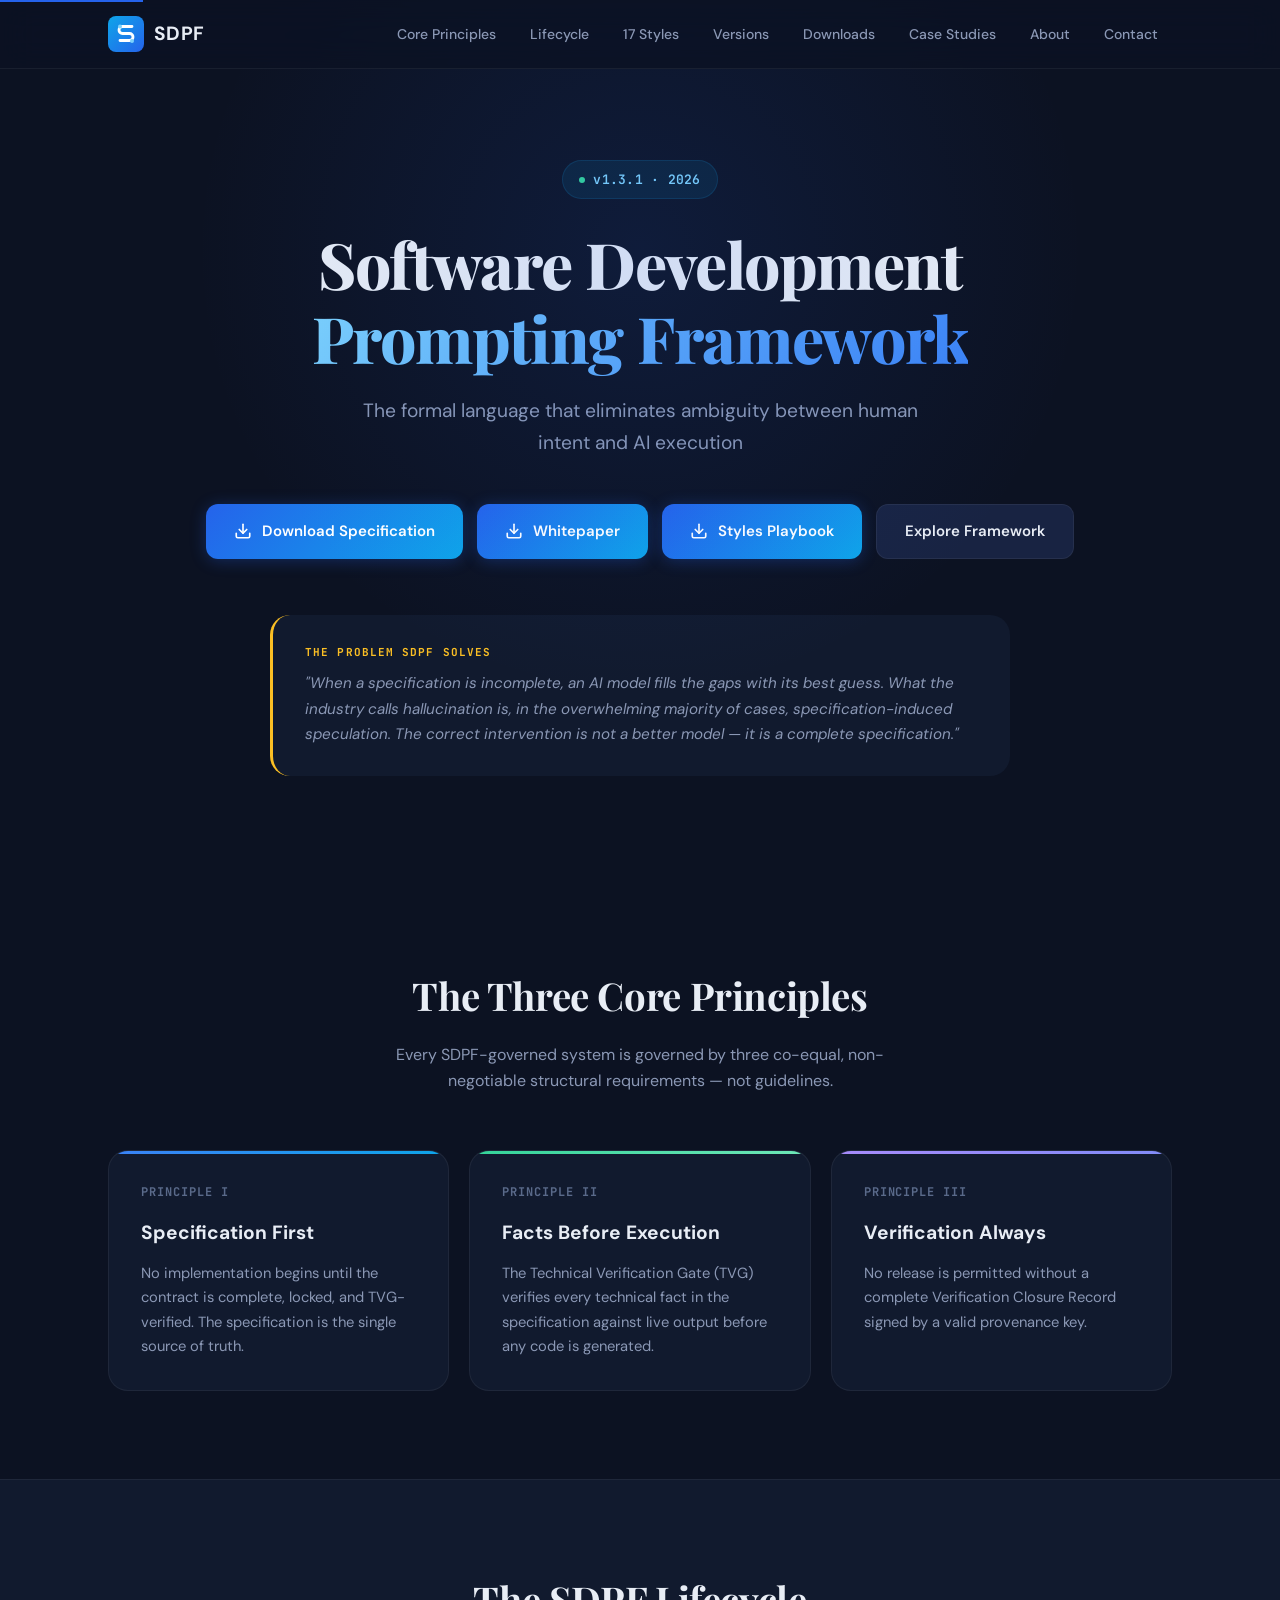
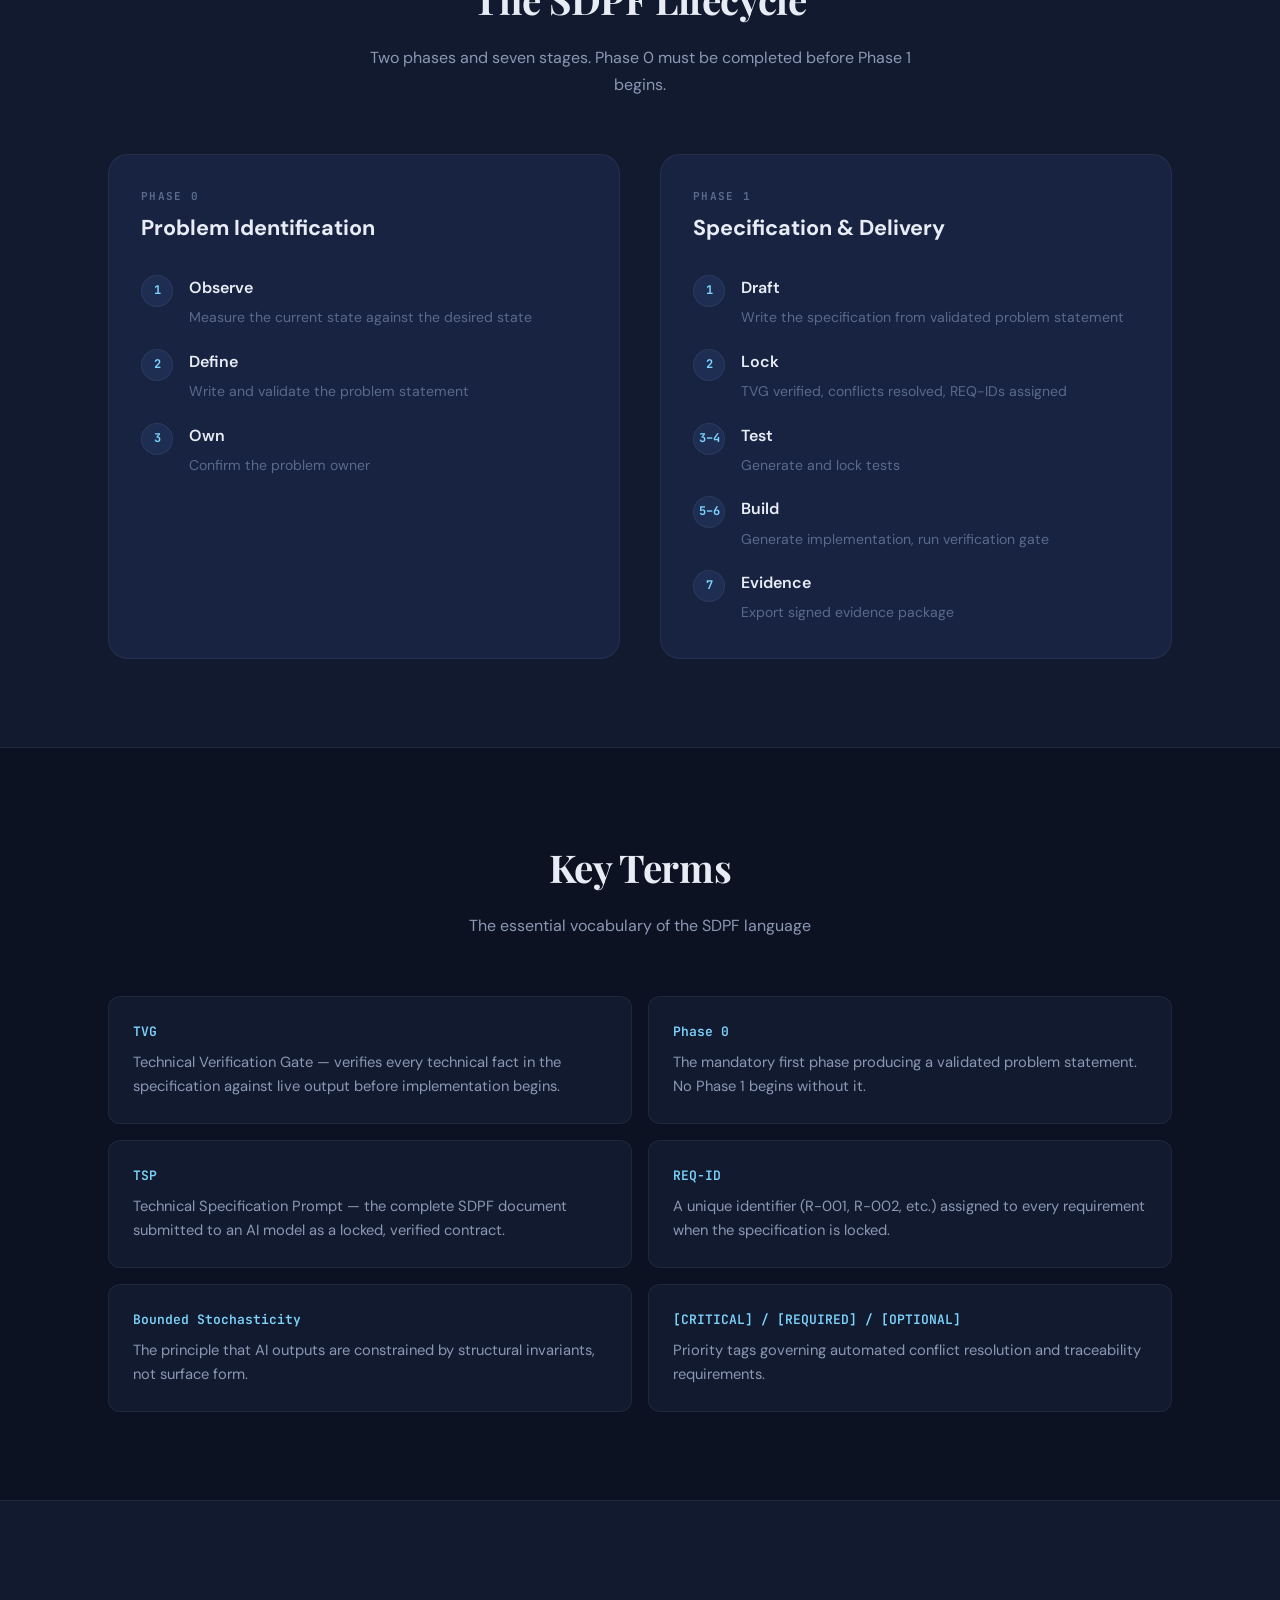
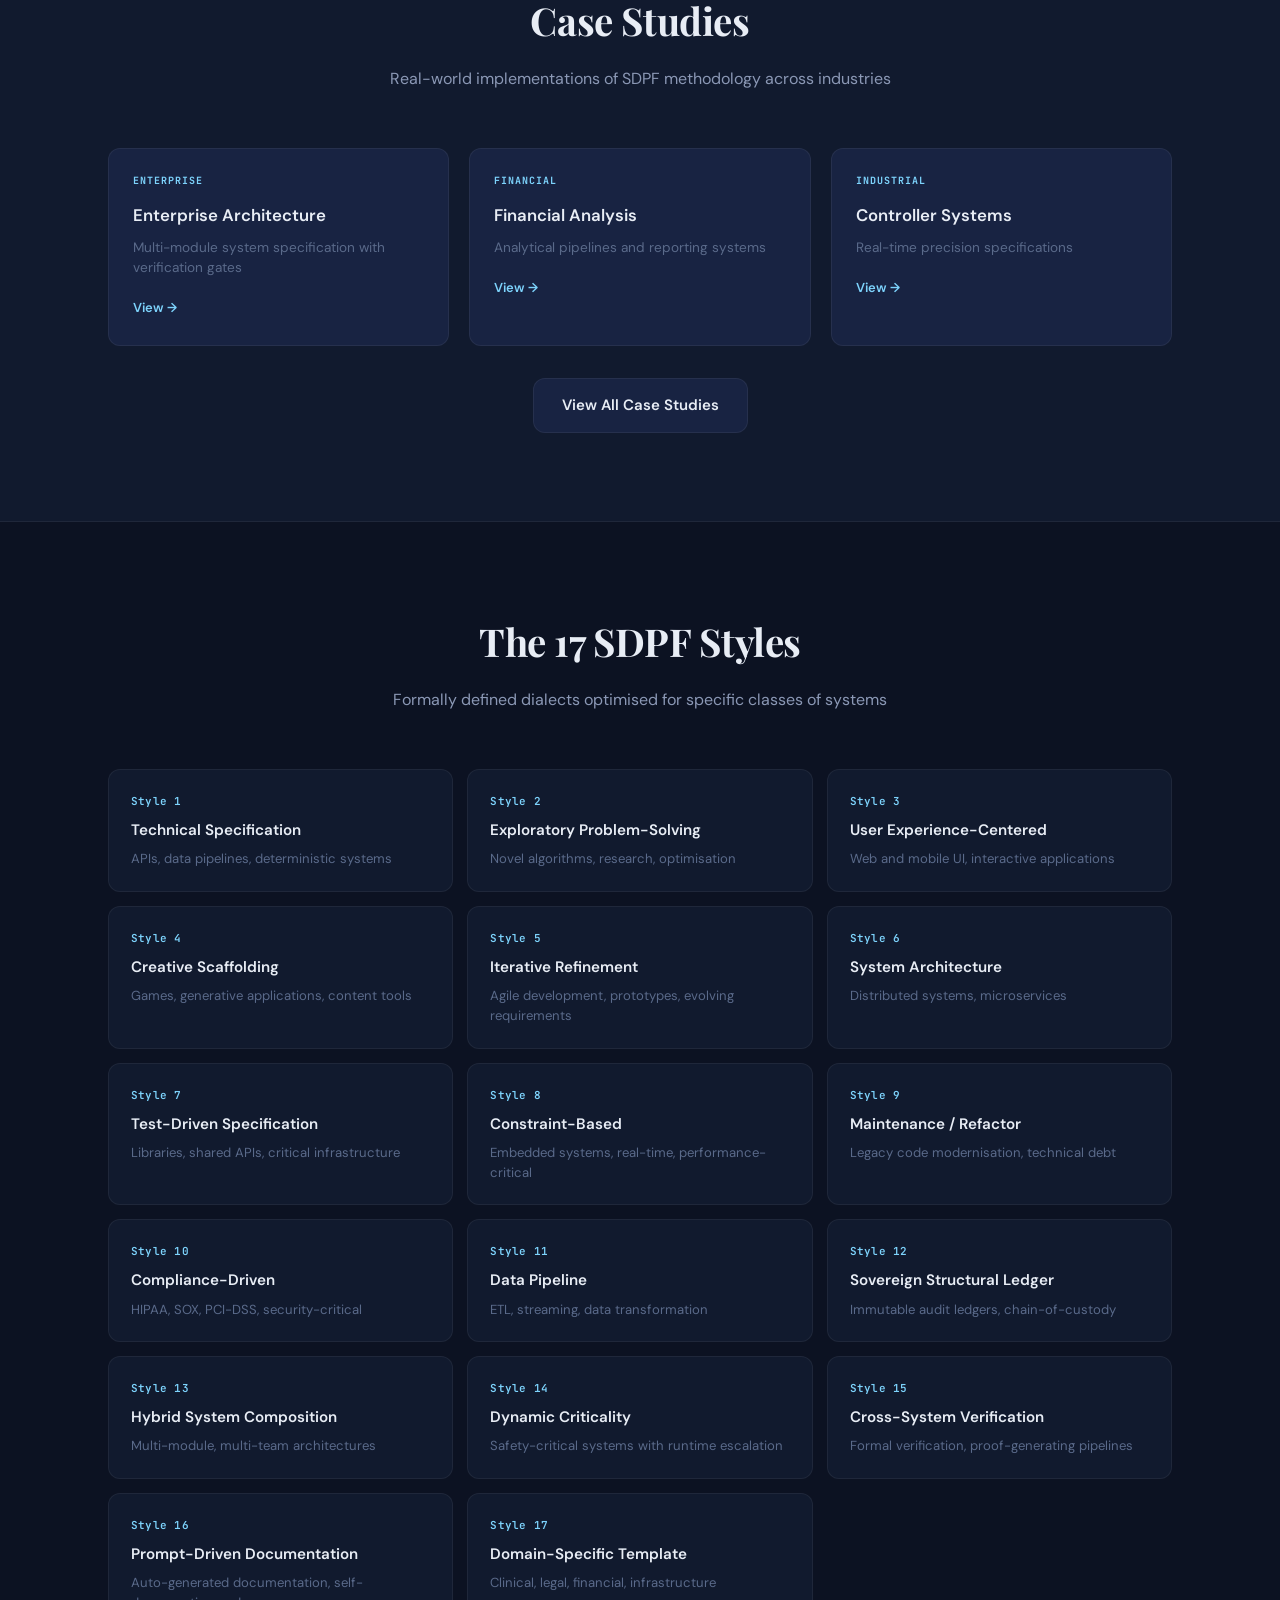
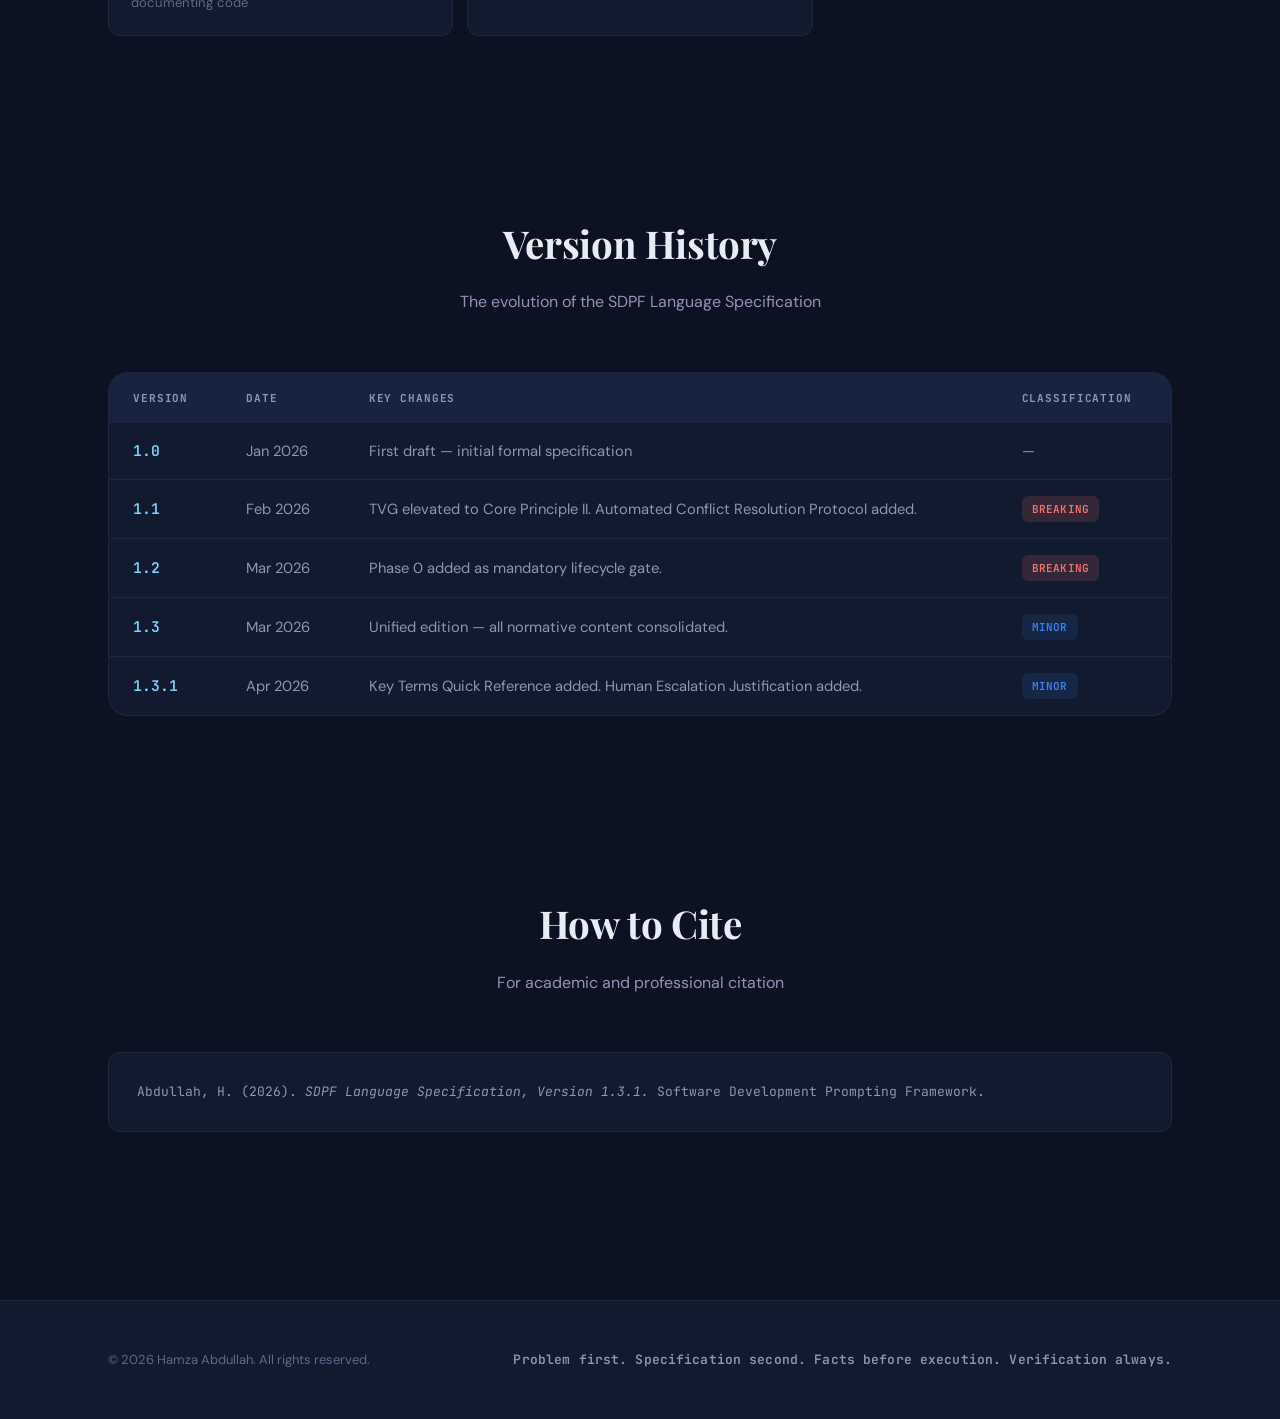
==== commit 9e1d456b: "Updated all links for SEO" ====
--- a/index.html
+++ b/index.html
@@ -11,7 +11,31 @@
     <link rel="preconnect" href="https://fonts.googleapis.com">
     <link rel="preconnect" href="https://fonts.gstatic.com" crossorigin>
     <link rel="icon" type="image/svg+xml" href="favicon.svg">
+    <link rel="canonical" href="https://sdpf.dev/">
     <link rel="stylesheet" href="styles.css">
+    <script type="application/ld+json">
+    {
+      "@context": "https://schema.org",
+      "@type": "SoftwareApplication",
+      "name": "SDPF",
+      "alternateName": "Software Development Prompting Framework",
+      "description": "The formal language that eliminates ambiguity between human intent and AI execution. Specification first. Facts before execution. Verification always.",
+      "url": "https://sdpf.dev",
+      "author": {
+        "@type": "Person",
+        "name": "Hamza Abdullah"
+      },
+      "version": "1.3.1",
+      "programmingLanguage": "Specification Language",
+      "applicationCategory": "Developer Tools",
+      "operatingSystem": "Web Browser",
+      "offers": {
+        "@type": "Offer",
+        "price": "0",
+        "priceCurrency": "USD"
+      }
+    }
+    </script>
 </head>
 <body>
     <a href="#principles" class="skip-link">Skip to content</a>
@@ -40,6 +64,7 @@
                 <li><a href="#lifecycle">Lifecycle</a></li>
                 <li><a href="#styles">17 Styles</a></li>
                 <li><a href="#versions">Versions</a></li>
+                <li><a href="downloads.html">Downloads</a></li>
                 <li class="has-dropdown">
                     <a href="case_studies.html">Case Studies</a>
                     <ul class="nav-dropdown">
--- a/styles.css
+++ b/styles.css
@@ -1222,3 +1222,110 @@
         grid-template-columns: 1fr;
     }
 }
+
+/* ============================================================
+   Downloads Page
+   ============================================================ */
+.downloads-grid {
+    display: grid;
+    grid-template-columns: repeat(2, 1fr);
+    gap: 20px;
+}
+
+.download-card {
+    display: flex;
+    align-items: flex-start;
+    gap: 16px;
+    background: var(--surface-1);
+    border: 1px solid var(--surface-border);
+    border-radius: var(--radius-lg);
+    padding: 24px;
+    transition: all 0.25s;
+}
+
+.download-card:hover {
+    border-color: rgba(37,99,235,0.3);
+    box-shadow: var(--shadow-glow);
+}
+
+.download-icon {
+    width: 48px;
+    height: 48px;
+    background: var(--surface-2);
+    border-radius: var(--radius-md);
+    display: flex;
+    align-items: center;
+    justify-content: center;
+    color: var(--sky-light);
+    flex-shrink: 0;
+}
+
+.download-info {
+    flex: 1;
+    min-width: 0;
+}
+
+.download-info h3 {
+    font-size: 1.05rem;
+    color: var(--text-primary);
+    margin-bottom: 6px;
+    font-weight: 600;
+}
+
+.download-info p {
+    font-size: 0.85rem;
+    color: var(--text-secondary);
+    line-height: 1.5;
+    margin-bottom: 12px;
+}
+
+.download-meta {
+    display: flex;
+    gap: 8px;
+    font-size: 11px;
+    font-family: var(--font-mono);
+}
+
+.download-format {
+    background: rgba(14,165,233,0.12);
+    color: var(--sky-light);
+    padding: 3px 8px;
+    border-radius: 4px;
+    font-weight: 600;
+}
+
+.download-size {
+    background: rgba(52,211,153,0.12);
+    color: var(--success);
+    padding: 3px 8px;
+    border-radius: 4px;
+    font-weight: 600;
+}
+
+.download-tag {
+    background: rgba(167,139,250,0.12);
+    color: #a78bfa;
+    padding: 3px 8px;
+    border-radius: 4px;
+    font-weight: 600;
+}
+
+@media (max-width: 860px) {
+    .downloads-grid {
+        grid-template-columns: 1fr;
+    }
+
+    .download-card {
+        flex-direction: column;
+    }
+
+    .download-icon {
+        width: 40px;
+        height: 40px;
+    }
+
+    .download-card .btn-sm {
+        width: 100%;
+        justify-content: center;
+    }
+}
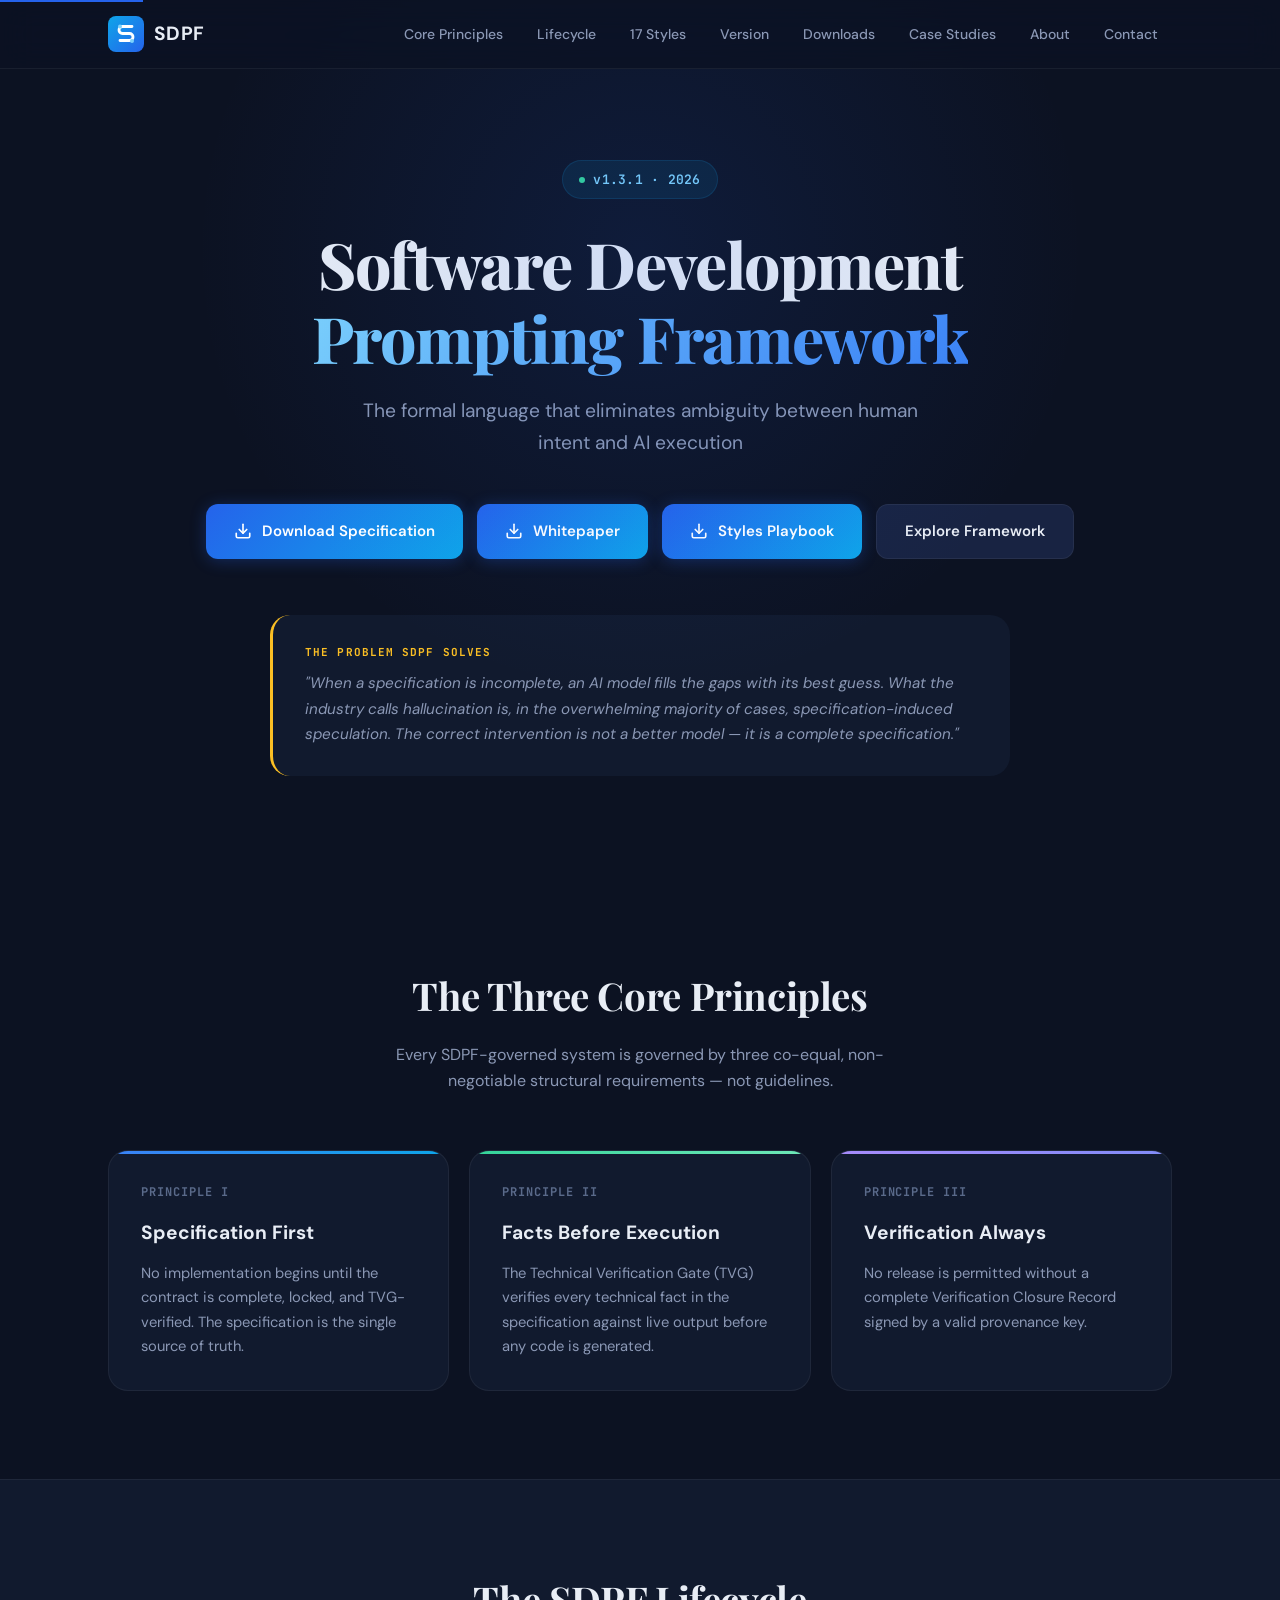
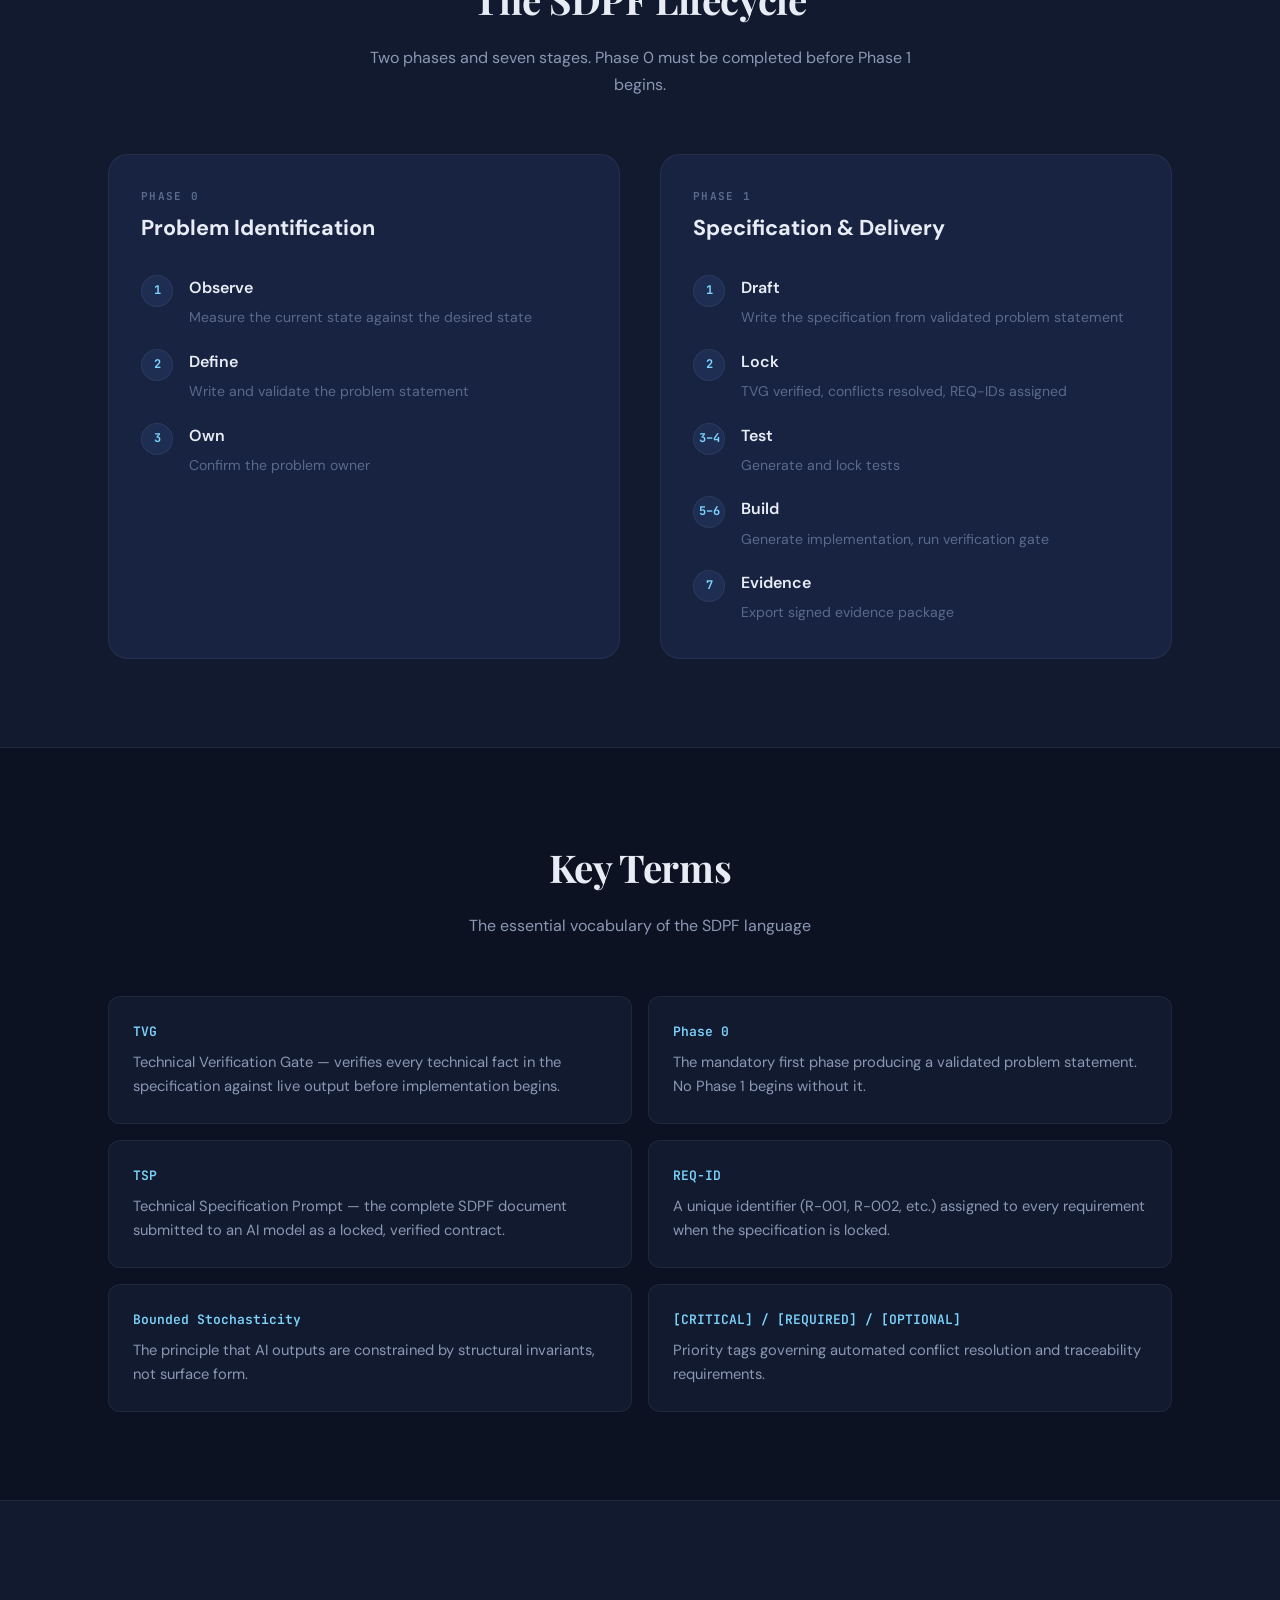
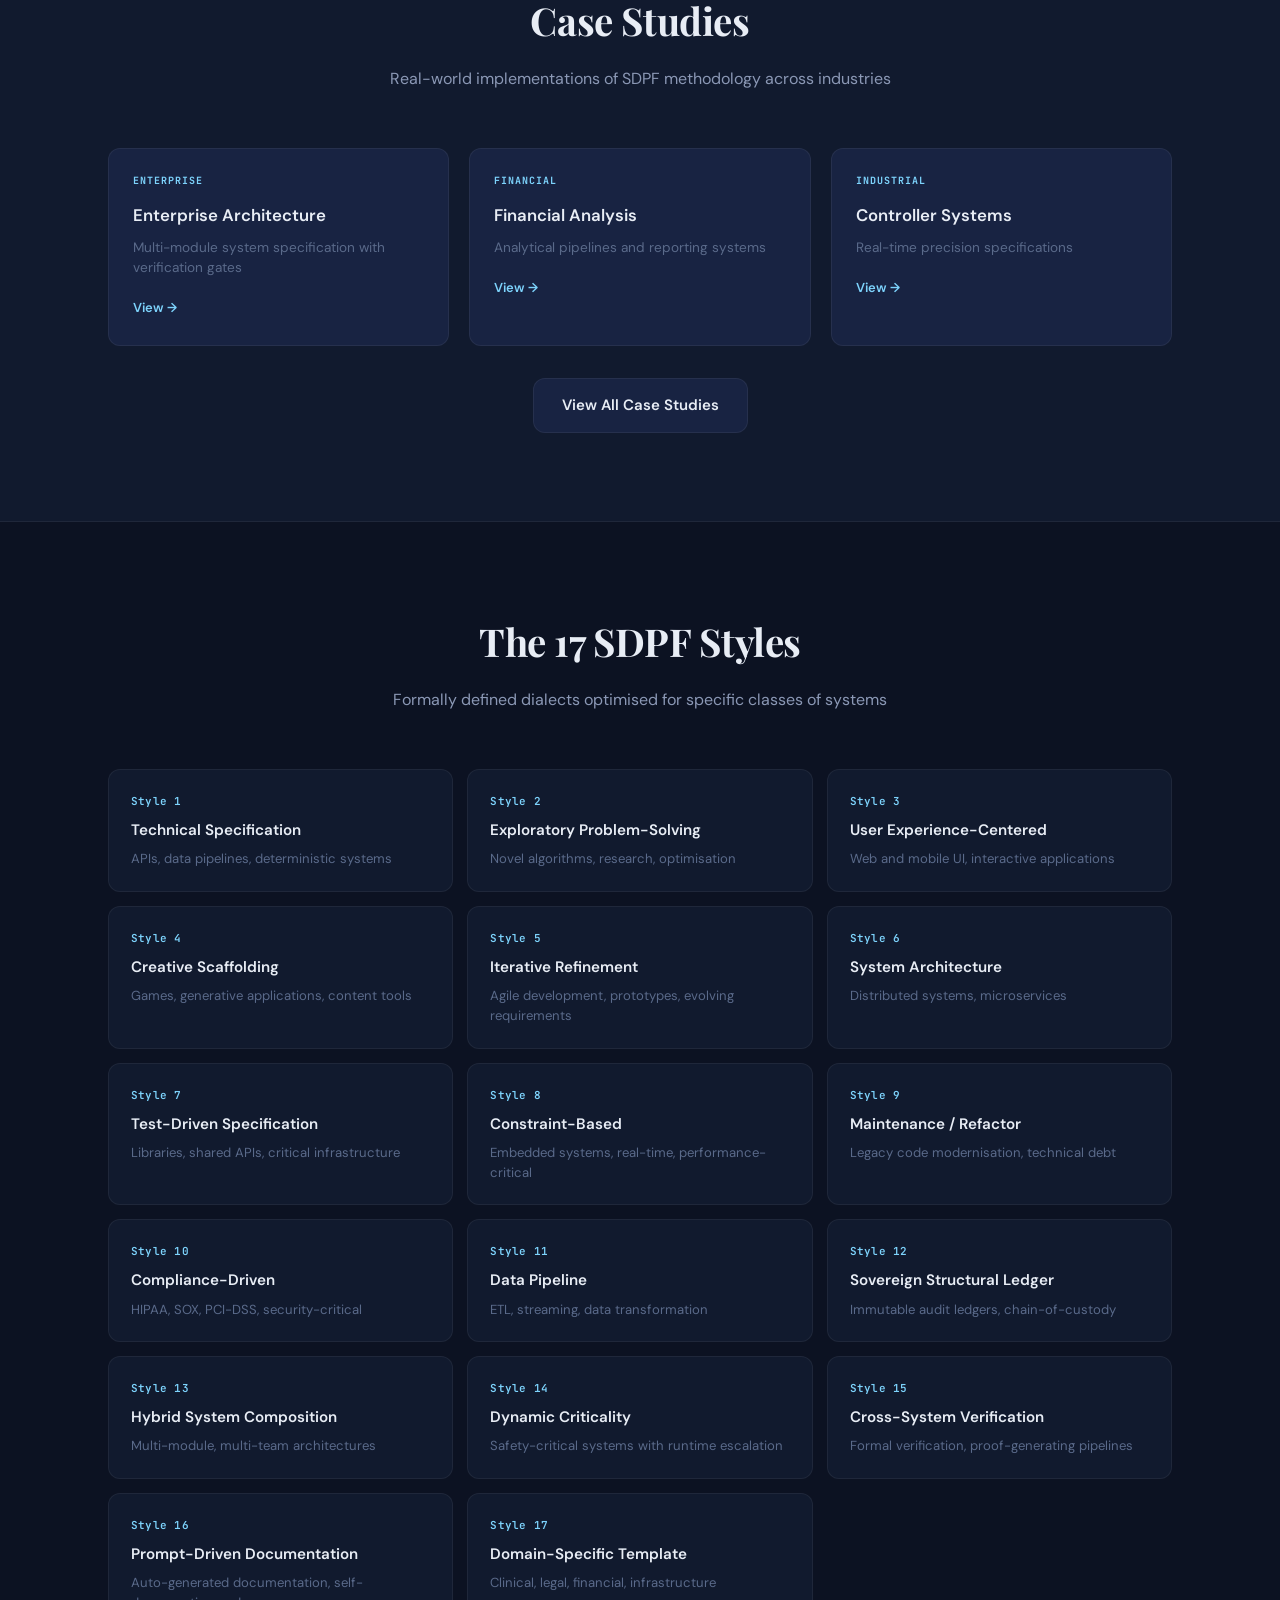
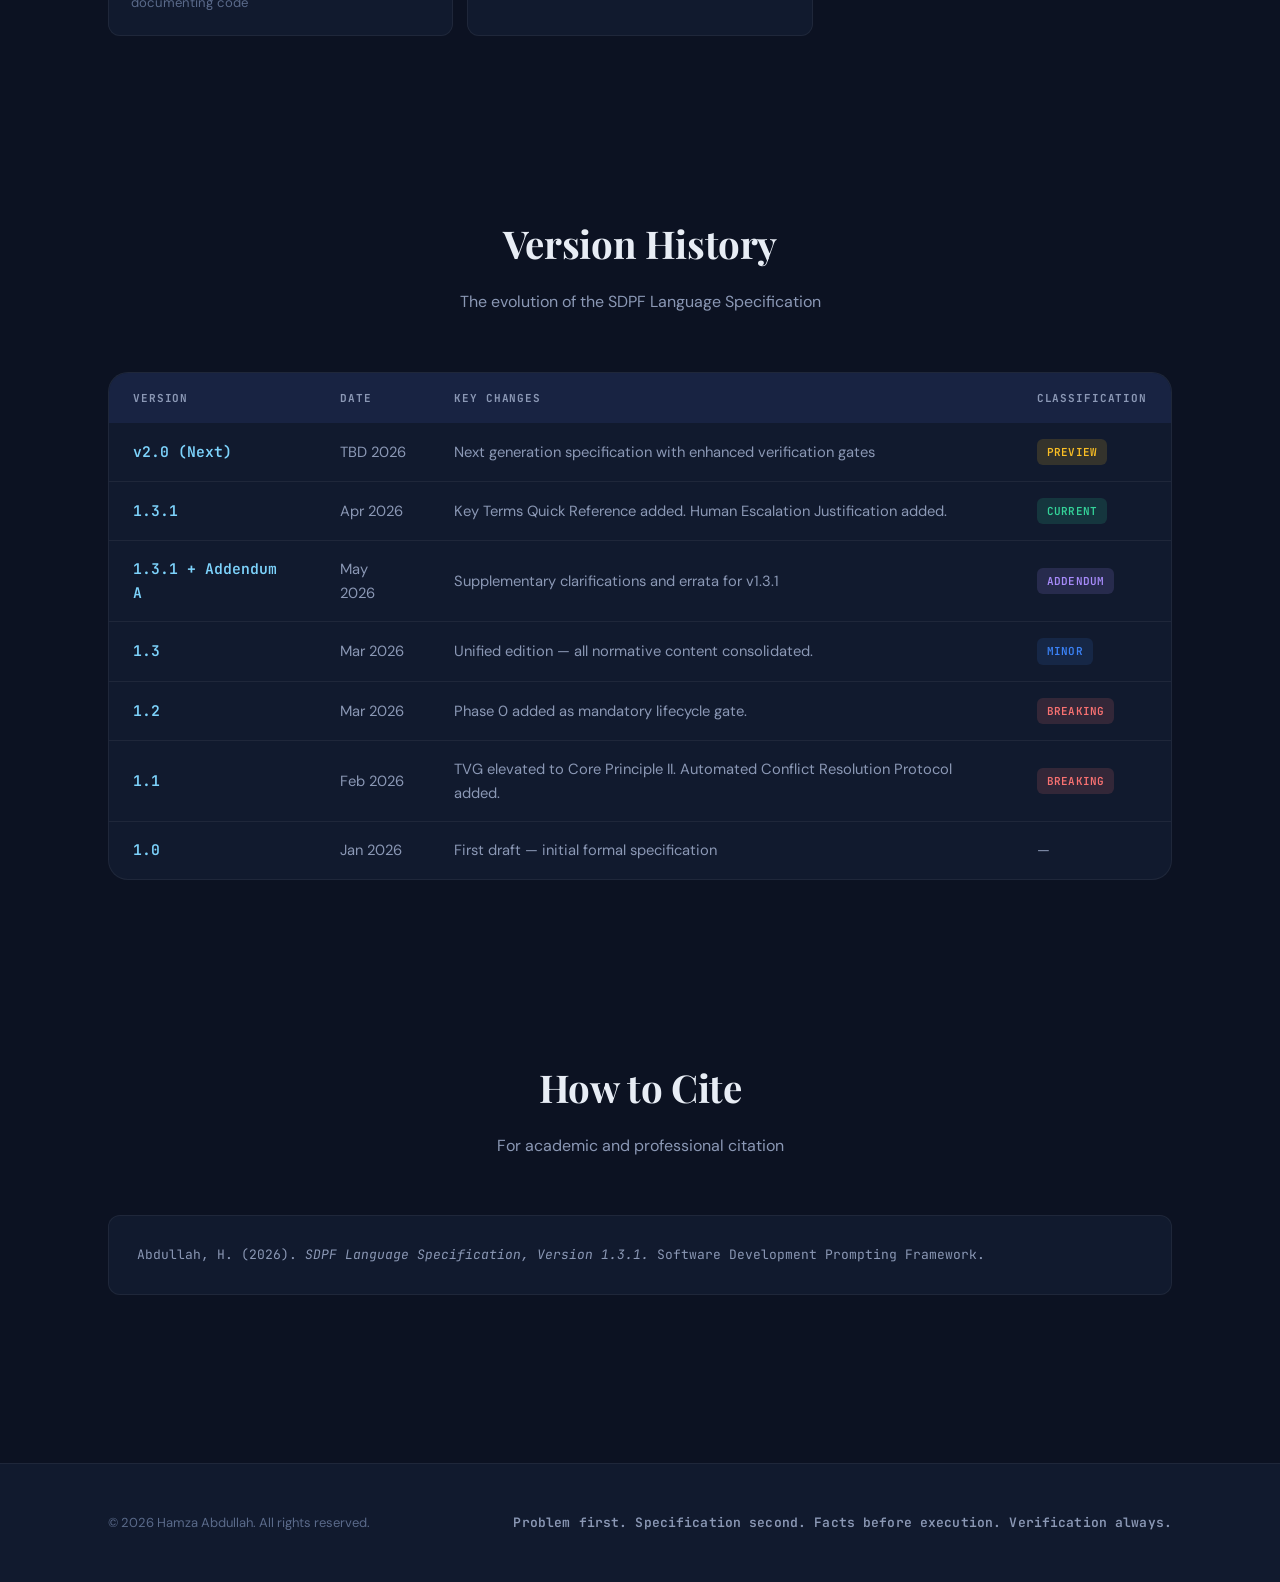
==== commit e4880b2a: "Updated download and version" ====
--- a/index.html
+++ b/index.html
@@ -63,7 +63,15 @@
                 <li><a href="#principles">Core Principles</a></li>
                 <li><a href="#lifecycle">Lifecycle</a></li>
                 <li><a href="#styles">17 Styles</a></li>
-                <li><a href="#versions">Versions</a></li>
+                <li class="has-dropdown">
+                    <a href="downloads.html">Version</a>
+                    <ul class="nav-dropdown">
+                        <li><a href="files/SDPF_vNext_Core_Specification.pdf">v2.0 Next (Preview)</a></li>
+                        <li><a href="files/SDPF_vNext_Comprehensive_Reference_v2.pdf">v2.0 Reference</a></li>
+                        <li><a href="files/SDPF_Language_Specification_v1_3_1.pdf">v1.3.1 (Current)</a></li>
+                        <li><a href="files/SDPF_v1_3_1_Addendum_A.pdf">v1.3.1 Addendum</a></li>
+                    </ul>
+                </li>
                 <li><a href="downloads.html">Downloads</a></li>
                 <li class="has-dropdown">
                     <a href="case_studies.html">Case Studies</a>
@@ -328,35 +336,47 @@
                     </thead>
                     <tbody>
                         <tr>
+                            <td class="version">v2.0 (Next)</td>
+                            <td>TBD 2026</td>
+                            <td>Next generation specification with enhanced verification gates</td>
+                            <td><span class="tag tag-preview">PREVIEW</span></td>
+                        </tr>
+                        <tr>
+                            <td class="version">1.3.1</td>
+                            <td>Apr 2026</td>
+                            <td>Key Terms Quick Reference added. Human Escalation Justification added.</td>
+                            <td><span class="tag tag-current">CURRENT</span></td>
+                        </tr>
+                        <tr>
+                            <td class="version">1.3.1 + Addendum A</td>
+                            <td>May 2026</td>
+                            <td>Supplementary clarifications and errata for v1.3.1</td>
+                            <td><span class="tag tag-addendum">ADDENDUM</span></td>
+                        </tr>
+                        <tr>
+                            <td class="version">1.3</td>
+                            <td>Mar 2026</td>
+                            <td>Unified edition — all normative content consolidated.</td>
+                            <td><span class="tag tag-minor">MINOR</span></td>
+                        </tr>
+                        <tr>
+                            <td class="version">1.2</td>
+                            <td>Mar 2026</td>
+                            <td>Phase 0 added as mandatory lifecycle gate.</td>
+                            <td><span class="tag tag-breaking">BREAKING</span></td>
+                        </tr>
+                        <tr>
+                            <td class="version">1.1</td>
+                            <td>Feb 2026</td>
+                            <td>TVG elevated to Core Principle II. Automated Conflict Resolution Protocol added.</td>
+                            <td><span class="tag tag-breaking">BREAKING</span></td>
+                        </tr>
+                        <tr>
                             <td class="version">1.0</td>
                             <td>Jan 2026</td>
                             <td>First draft — initial formal specification</td>
                             <td>—</td>
                         </tr>
-                        <tr>
-                            <td class="version">1.1</td>
-                            <td>Feb 2026</td>
-                            <td>TVG elevated to Core Principle II. Automated Conflict Resolution Protocol added.</td>
-                            <td><span class="tag tag-breaking">BREAKING</span></td>
-                        </tr>
-                        <tr>
-                            <td class="version">1.2</td>
-                            <td>Mar 2026</td>
-                            <td>Phase 0 added as mandatory lifecycle gate.</td>
-                            <td><span class="tag tag-breaking">BREAKING</span></td>
-                        </tr>
-                        <tr>
-                            <td class="version">1.3</td>
-                            <td>Mar 2026</td>
-                            <td>Unified edition — all normative content consolidated.</td>
-                            <td><span class="tag tag-minor">MINOR</span></td>
-                        </tr>
-                        <tr>
-                            <td class="version">1.3.1</td>
-                            <td>Apr 2026</td>
-                            <td>Key Terms Quick Reference added. Human Escalation Justification added.</td>
-                            <td><span class="tag tag-minor">MINOR</span></td>
-                        </tr>
                     </tbody>
                 </table>
             </div>
--- a/styles.css
+++ b/styles.css
@@ -732,6 +732,9 @@
 
 .tag-breaking { background: rgba(248,113,113,0.15); color: var(--danger); }
 .tag-minor { background: rgba(59,130,246,0.12); color: var(--primary-light); }
+.tag-current { background: rgba(52,211,153,0.15); color: var(--success); }
+.tag-addendum { background: rgba(167,139,250,0.15); color: #a78bfa; }
+.tag-preview { background: rgba(251,191,36,0.15); color: var(--warning); }
 
 /* ============================================================
    Citation
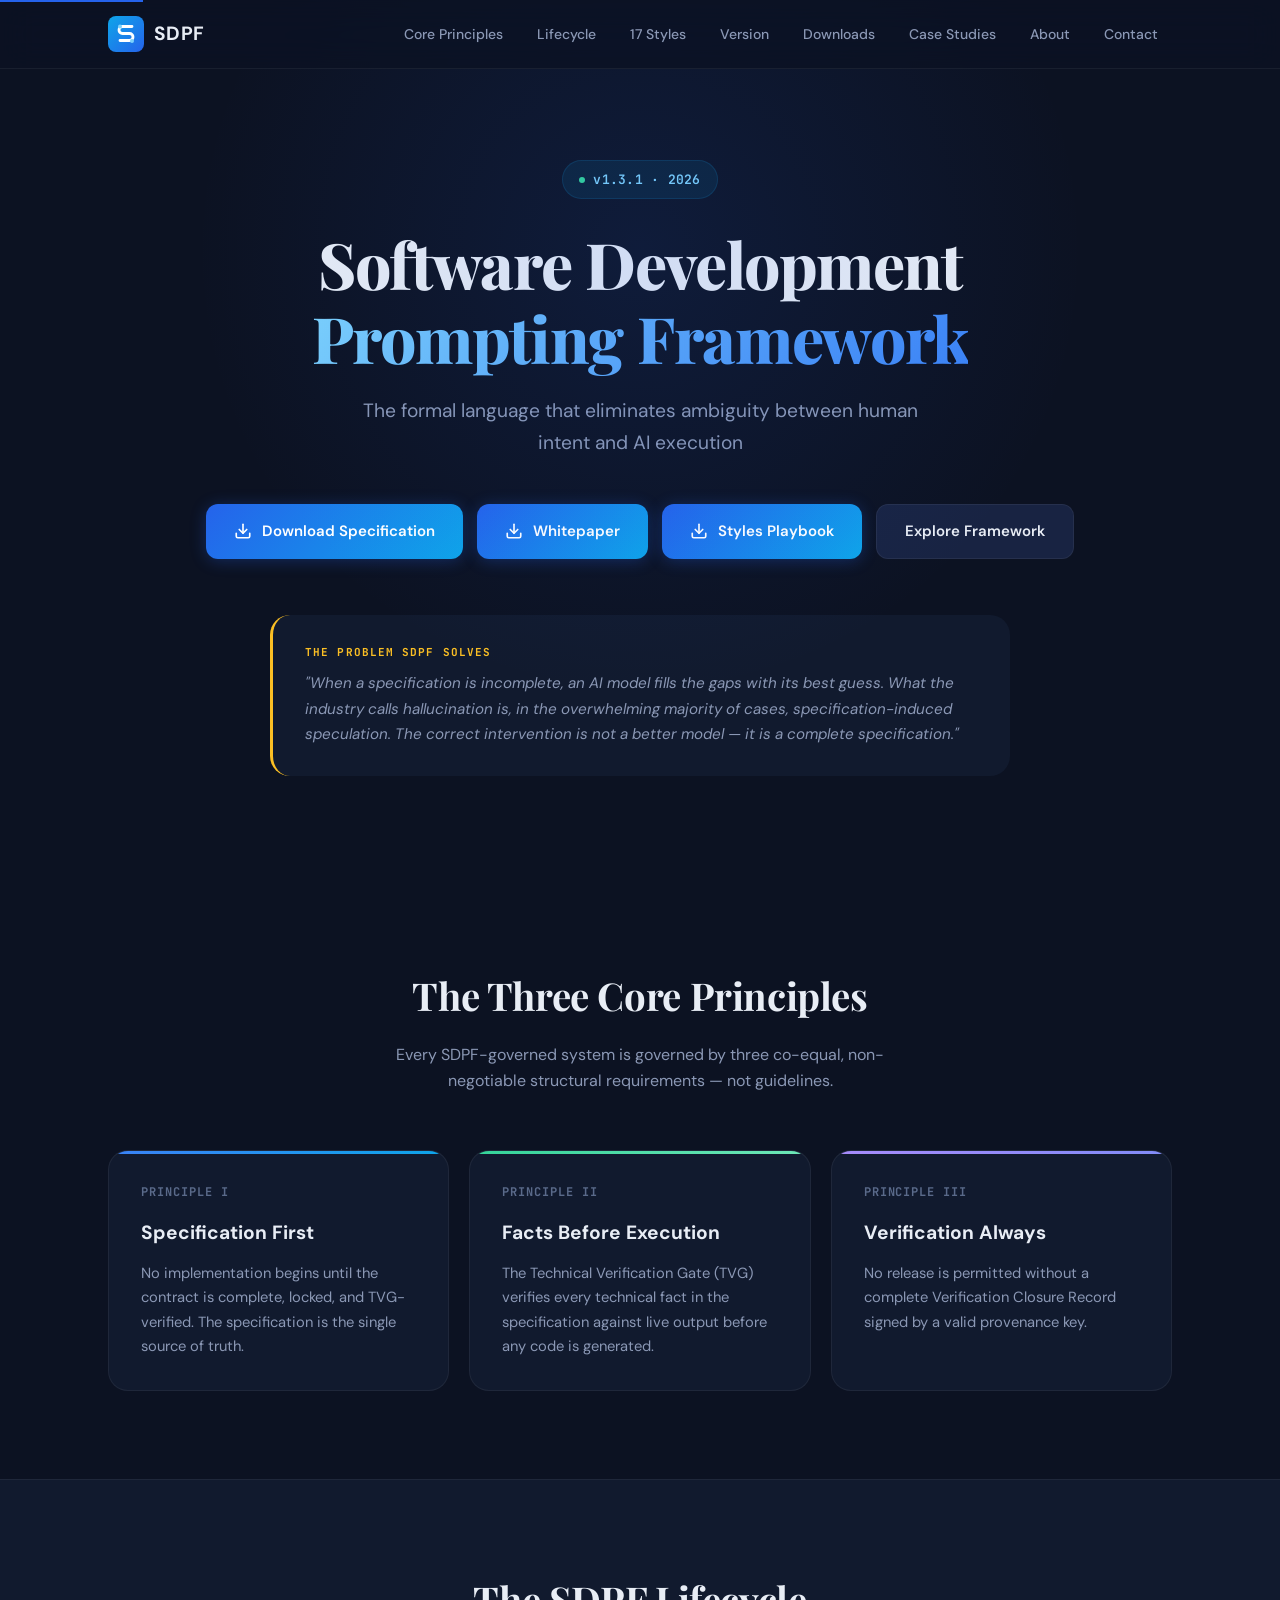
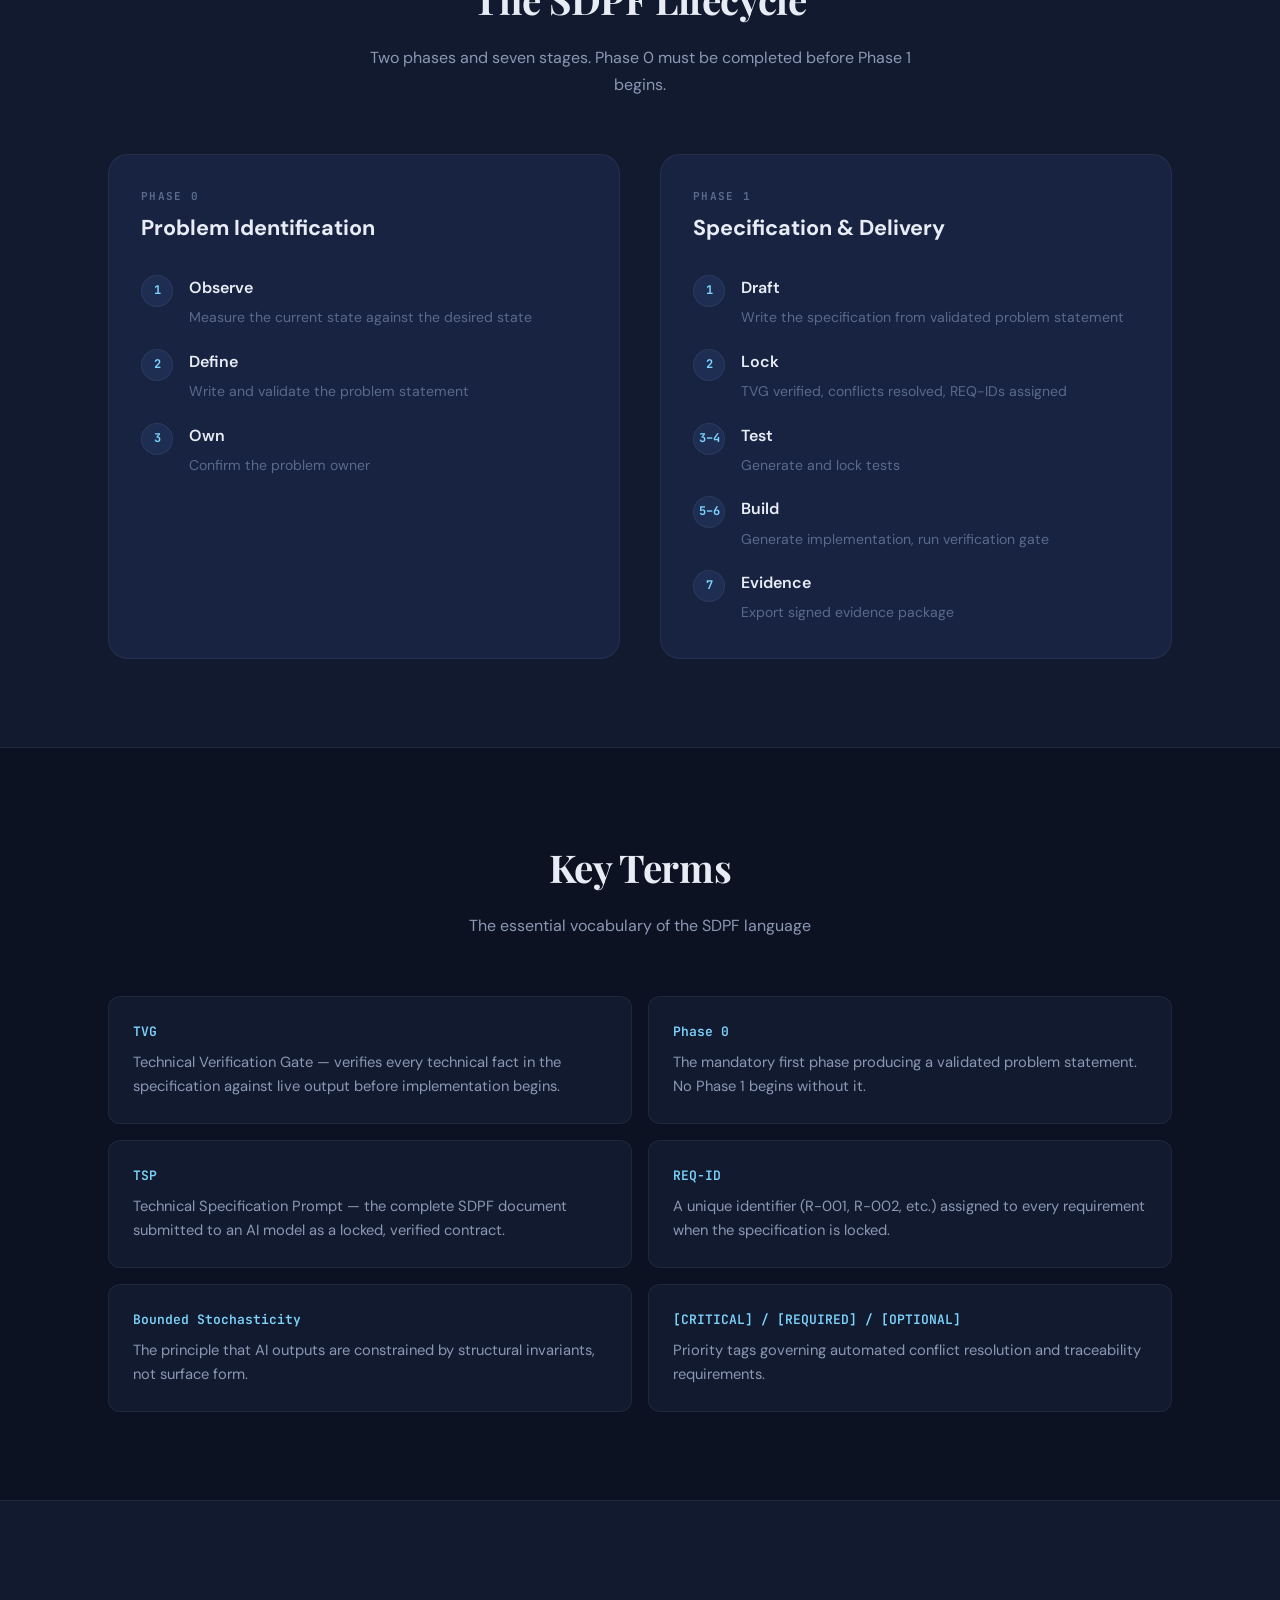
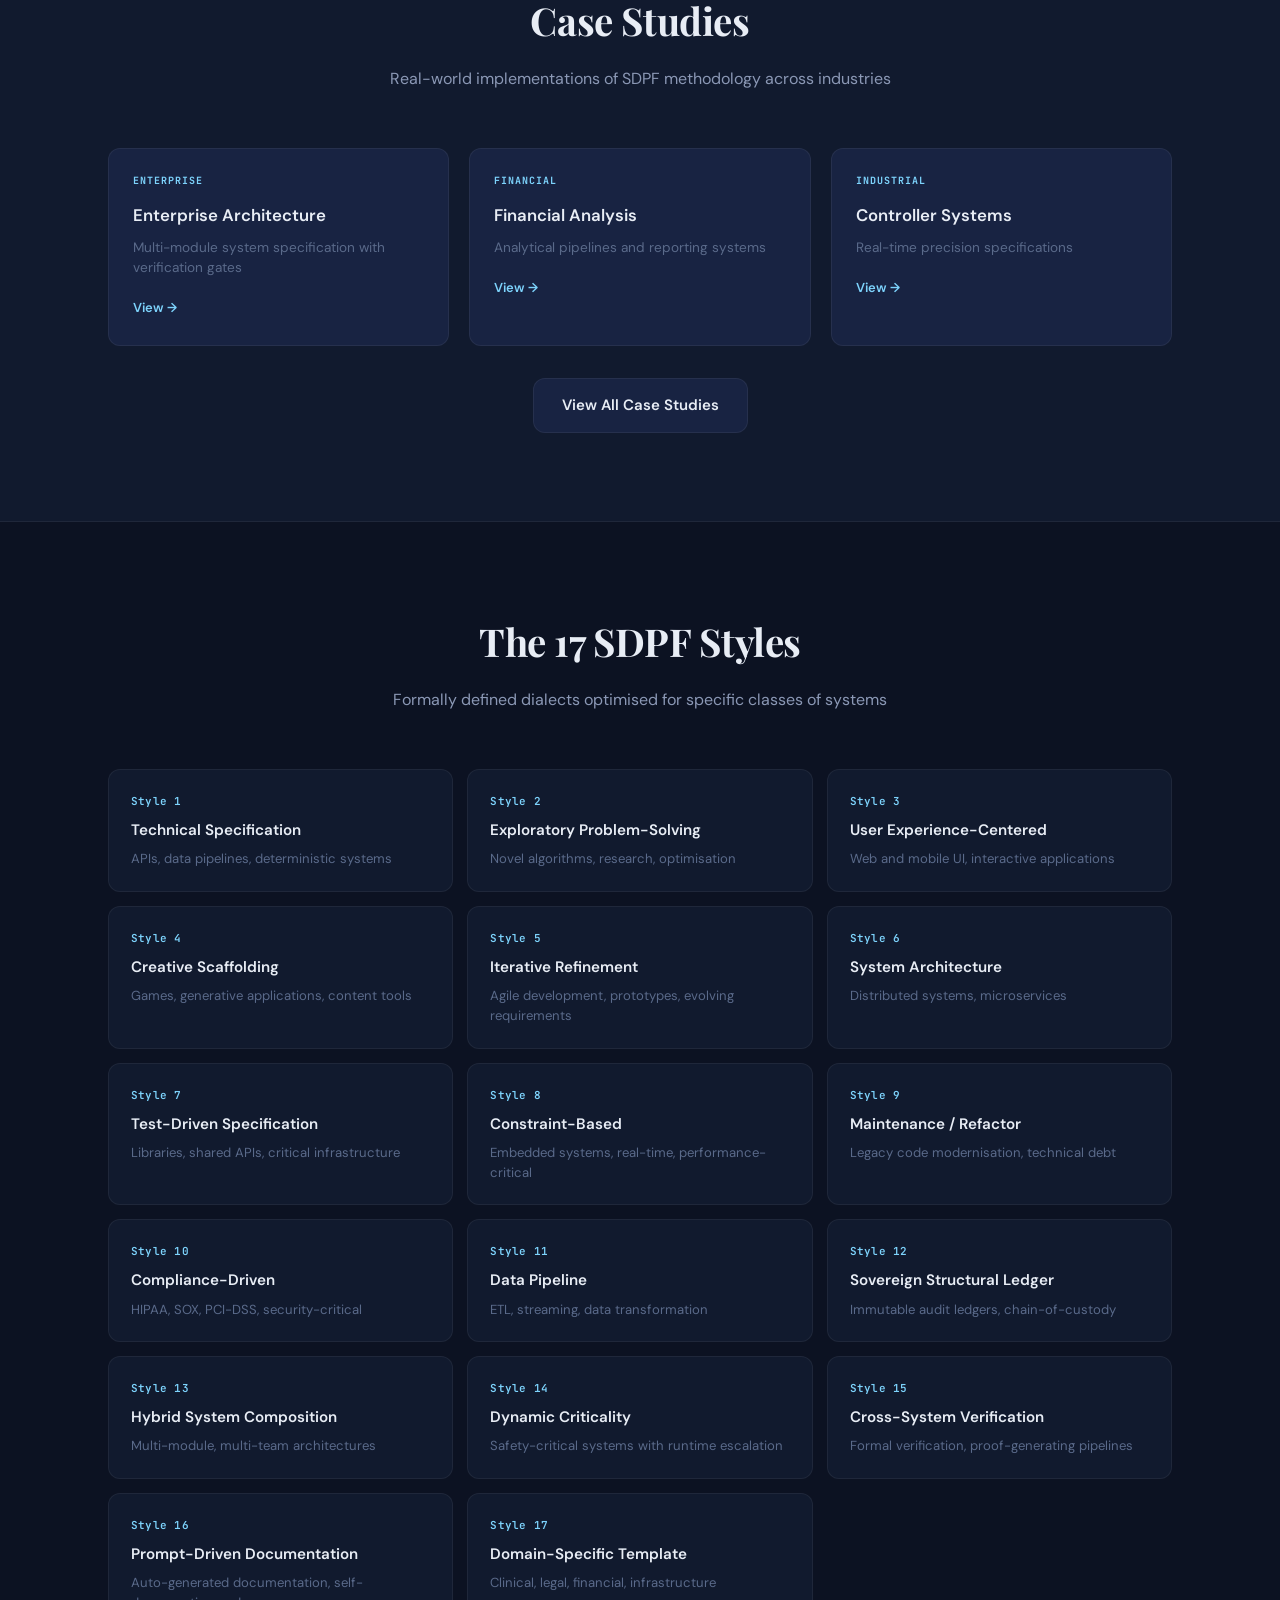
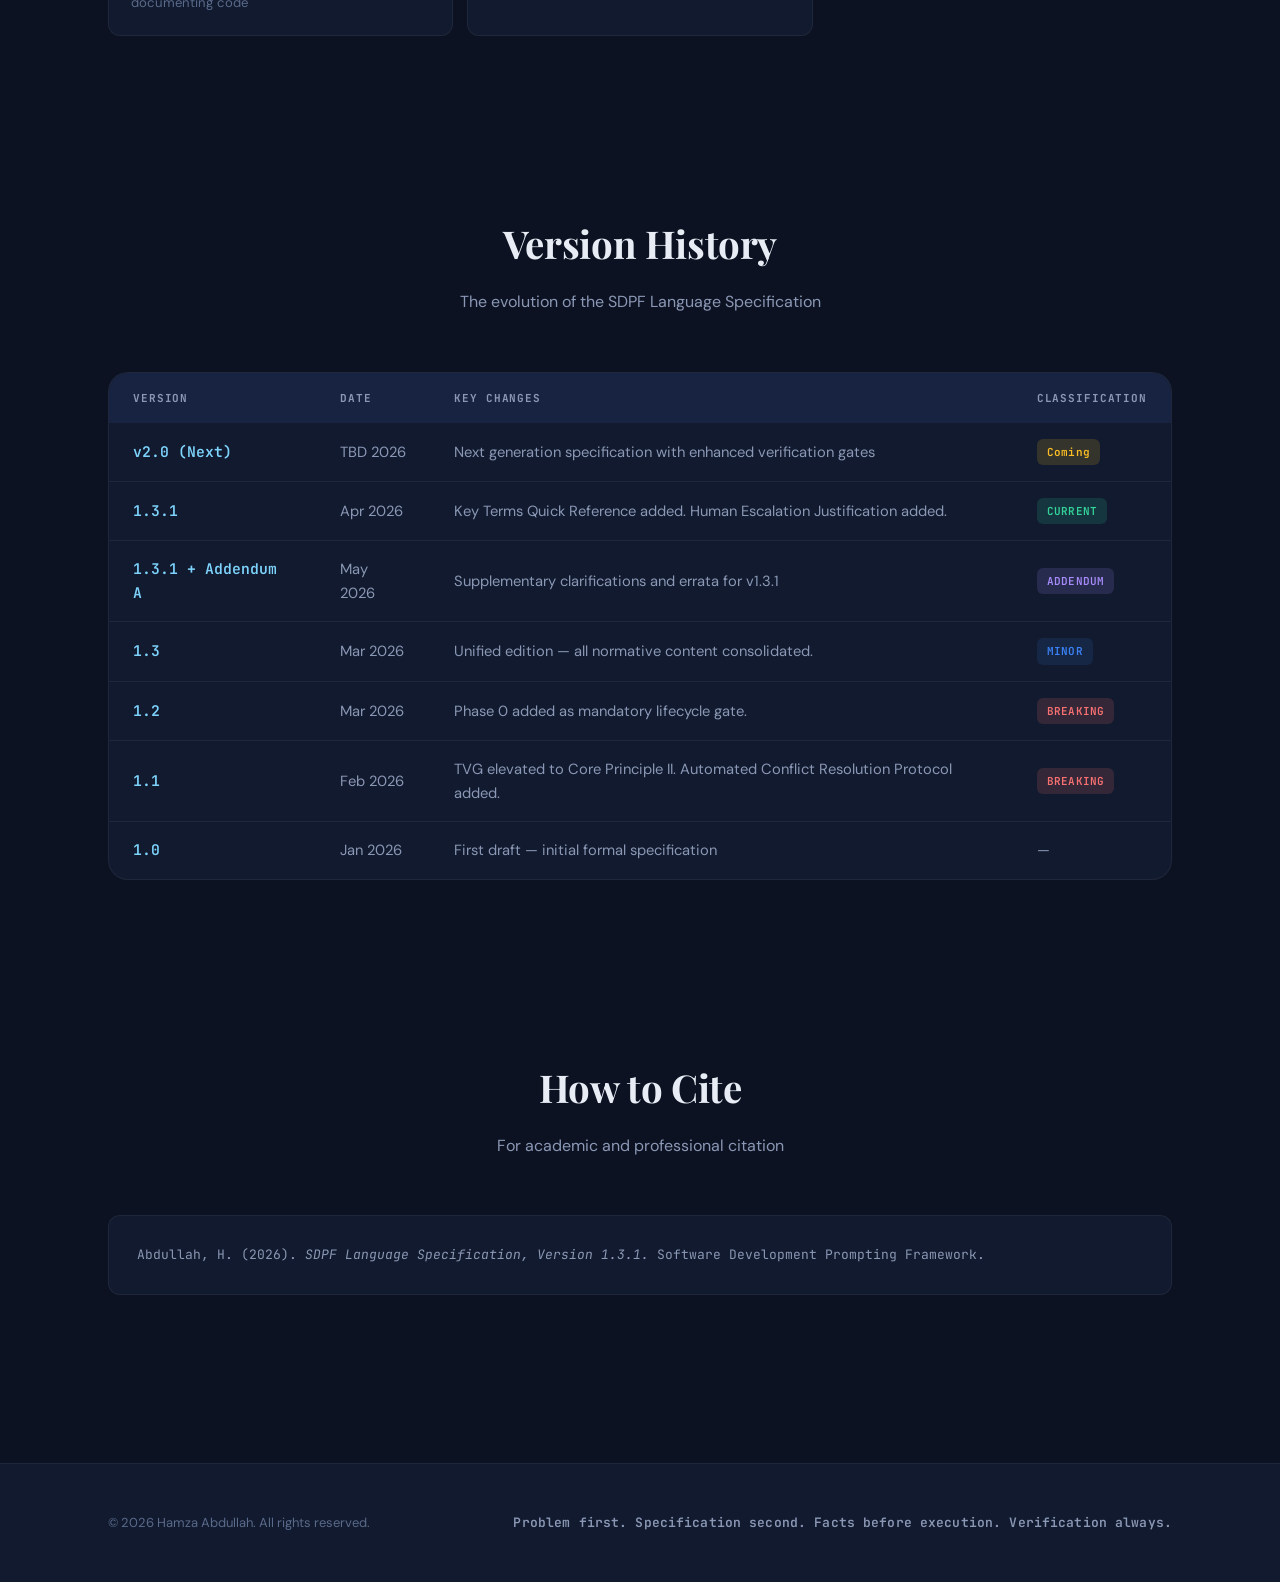
==== commit ded235df: "Added vNext preview" ====
--- a/index.html
+++ b/index.html
@@ -66,8 +66,6 @@
                 <li class="has-dropdown">
                     <a href="downloads.html">Version</a>
                     <ul class="nav-dropdown">
-                        <li><a href="files/SDPF_vNext_Core_Specification.pdf">v2.0 Next (Preview)</a></li>
-                        <li><a href="files/SDPF_vNext_Comprehensive_Reference_v2.pdf">v2.0 Reference</a></li>
                         <li><a href="files/SDPF_Language_Specification_v1_3_1.pdf">v1.3.1 (Current)</a></li>
                         <li><a href="files/SDPF_v1_3_1_Addendum_A.pdf">v1.3.1 Addendum</a></li>
                     </ul>
@@ -339,7 +337,7 @@
                             <td class="version">v2.0 (Next)</td>
                             <td>TBD 2026</td>
                             <td>Next generation specification with enhanced verification gates</td>
-                            <td><span class="tag tag-preview">PREVIEW</span></td>
+                            <td><span class="tag tag-coming">Coming</span></td>
                         </tr>
                         <tr>
                             <td class="version">1.3.1</td>
--- a/styles.css
+++ b/styles.css
@@ -735,6 +735,7 @@
 .tag-current { background: rgba(52,211,153,0.15); color: var(--success); }
 .tag-addendum { background: rgba(167,139,250,0.15); color: #a78bfa; }
 .tag-preview { background: rgba(251,191,36,0.15); color: var(--warning); }
+.tag-coming { background: rgba(251,191,36,0.15); color: var(--warning); }
 
 /* ============================================================
    Citation
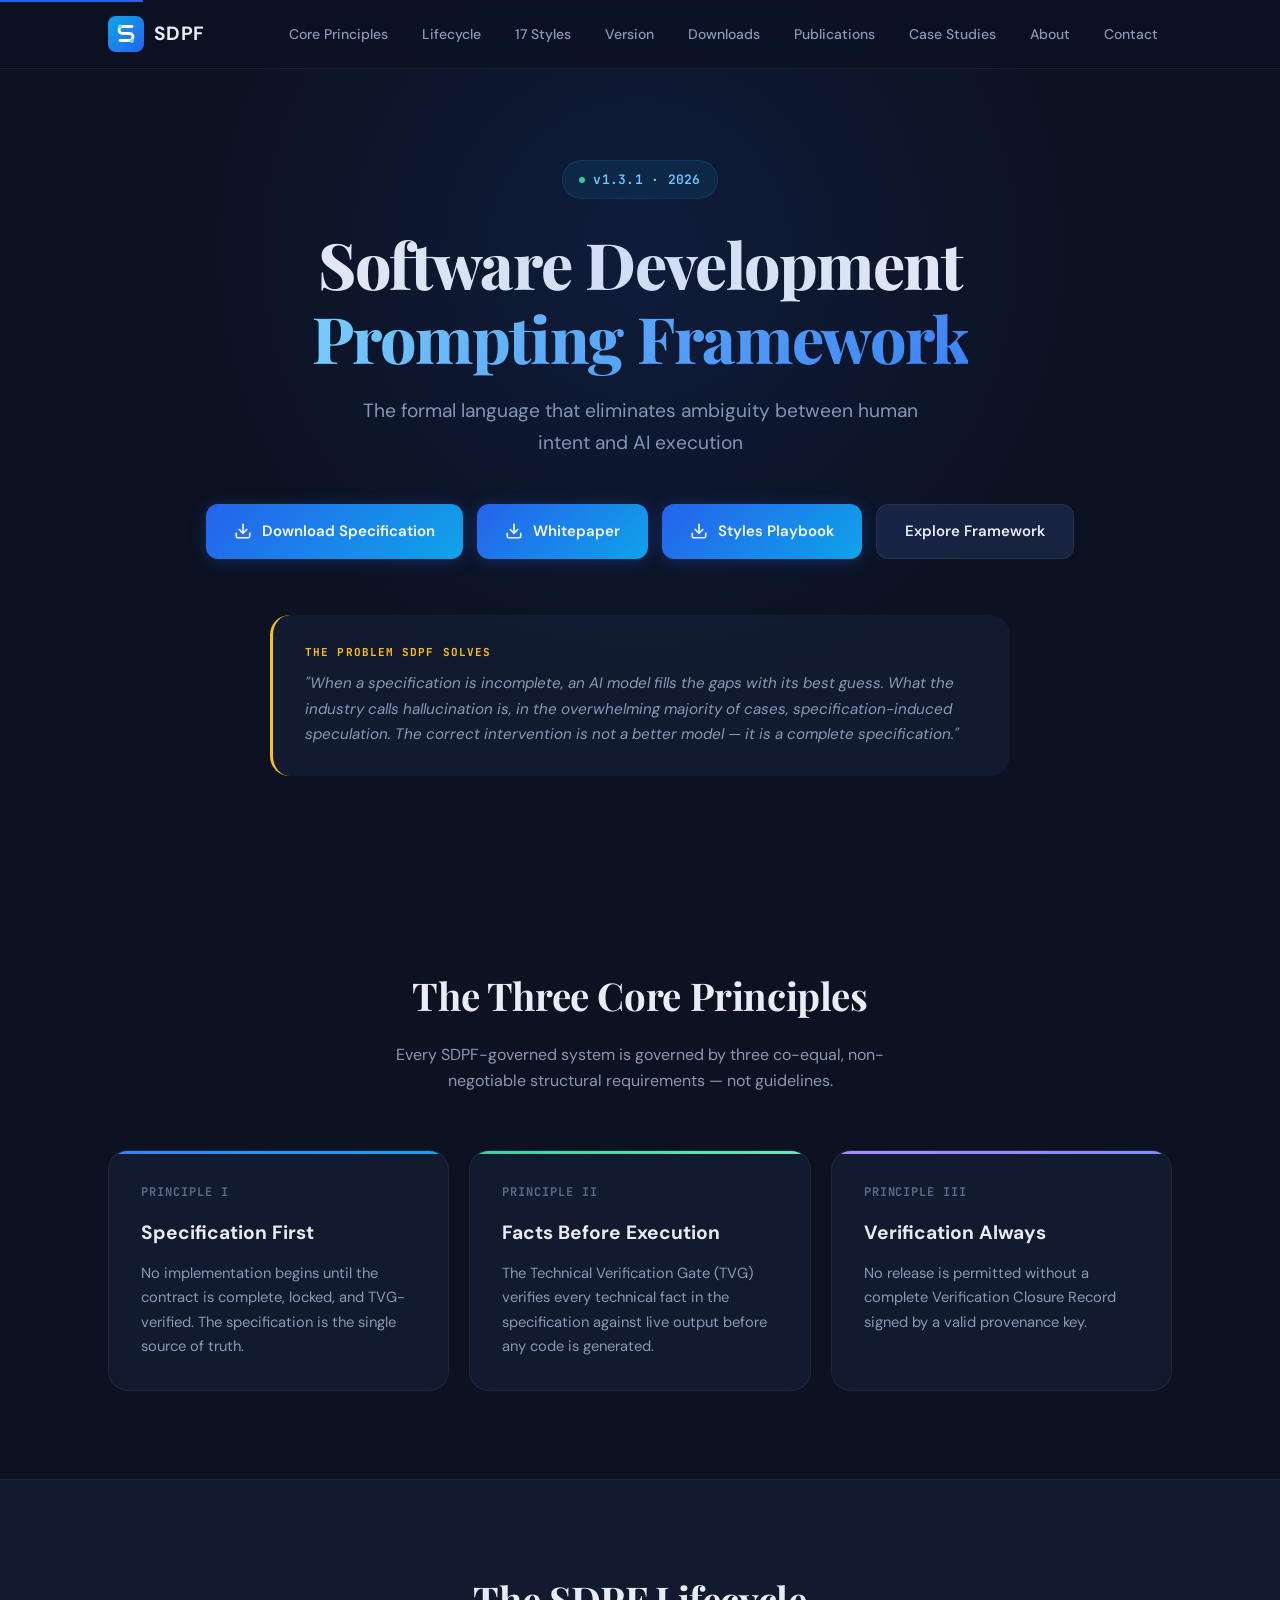
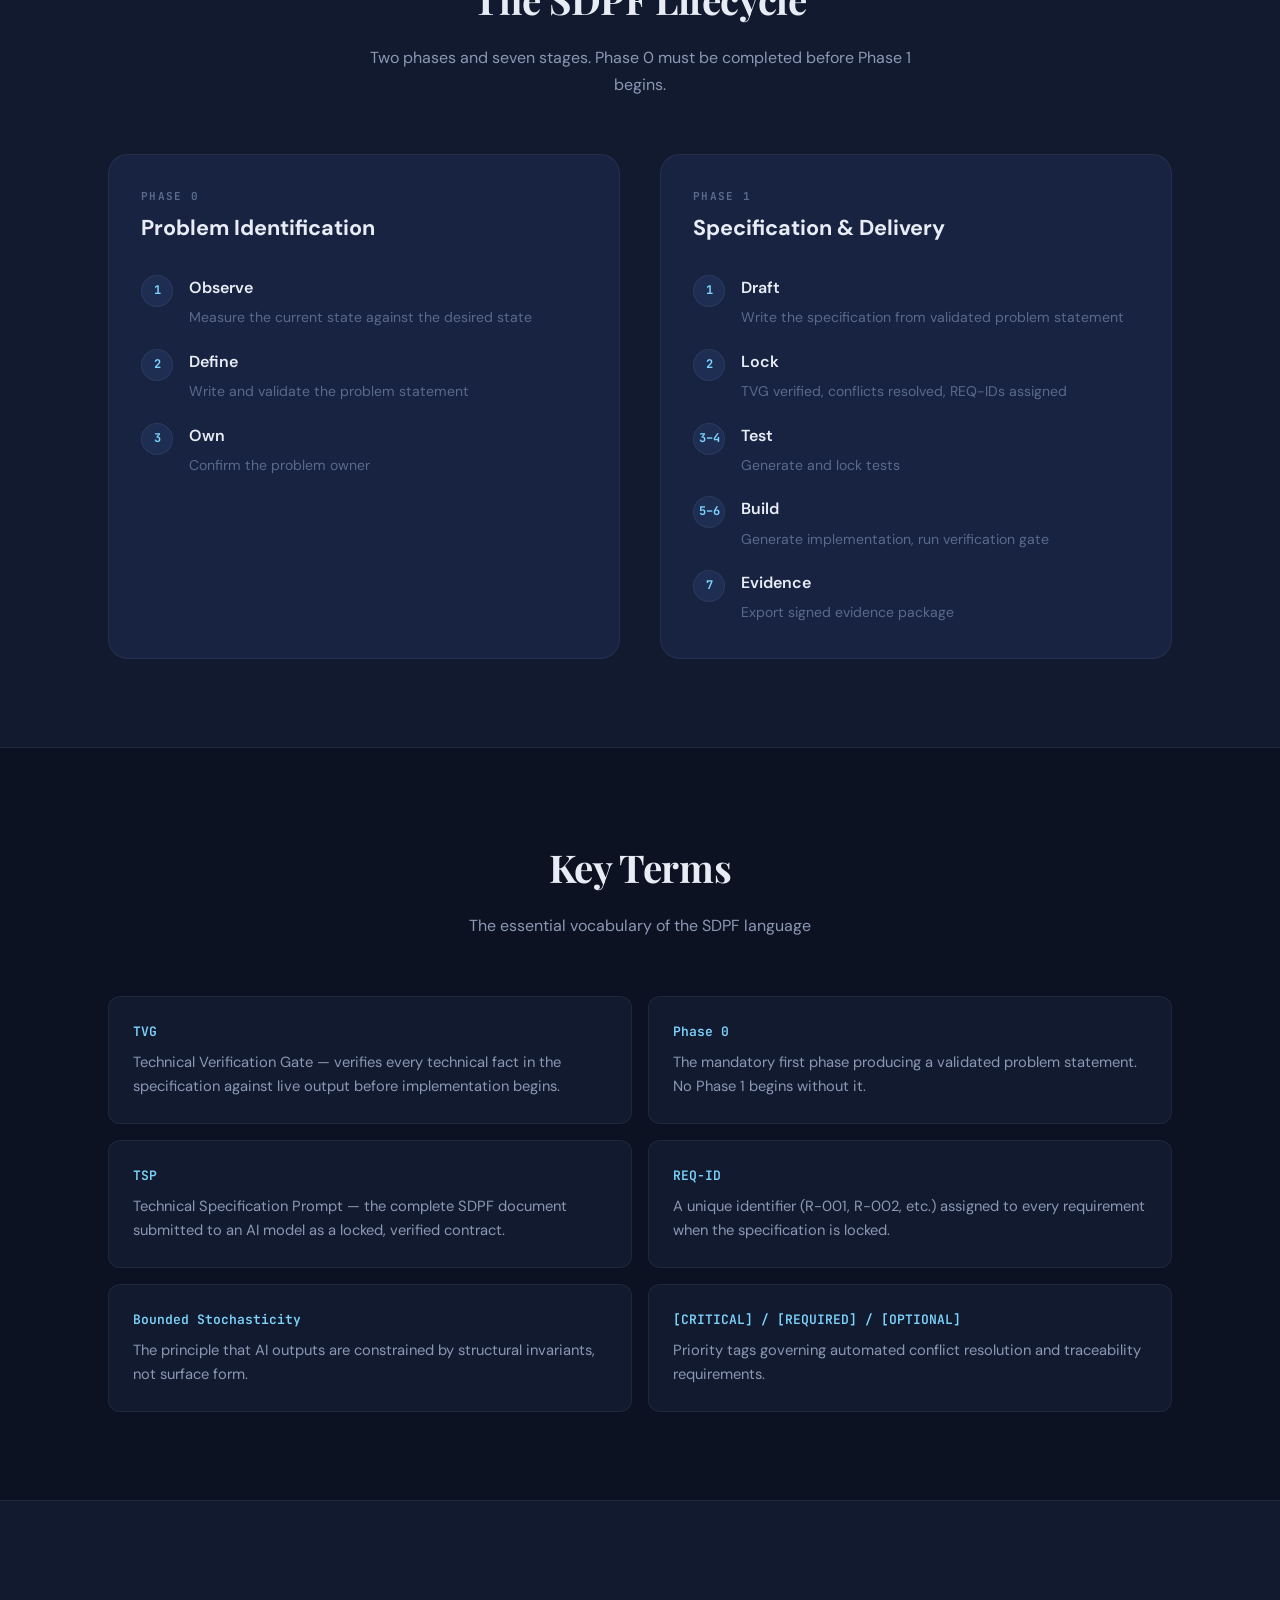
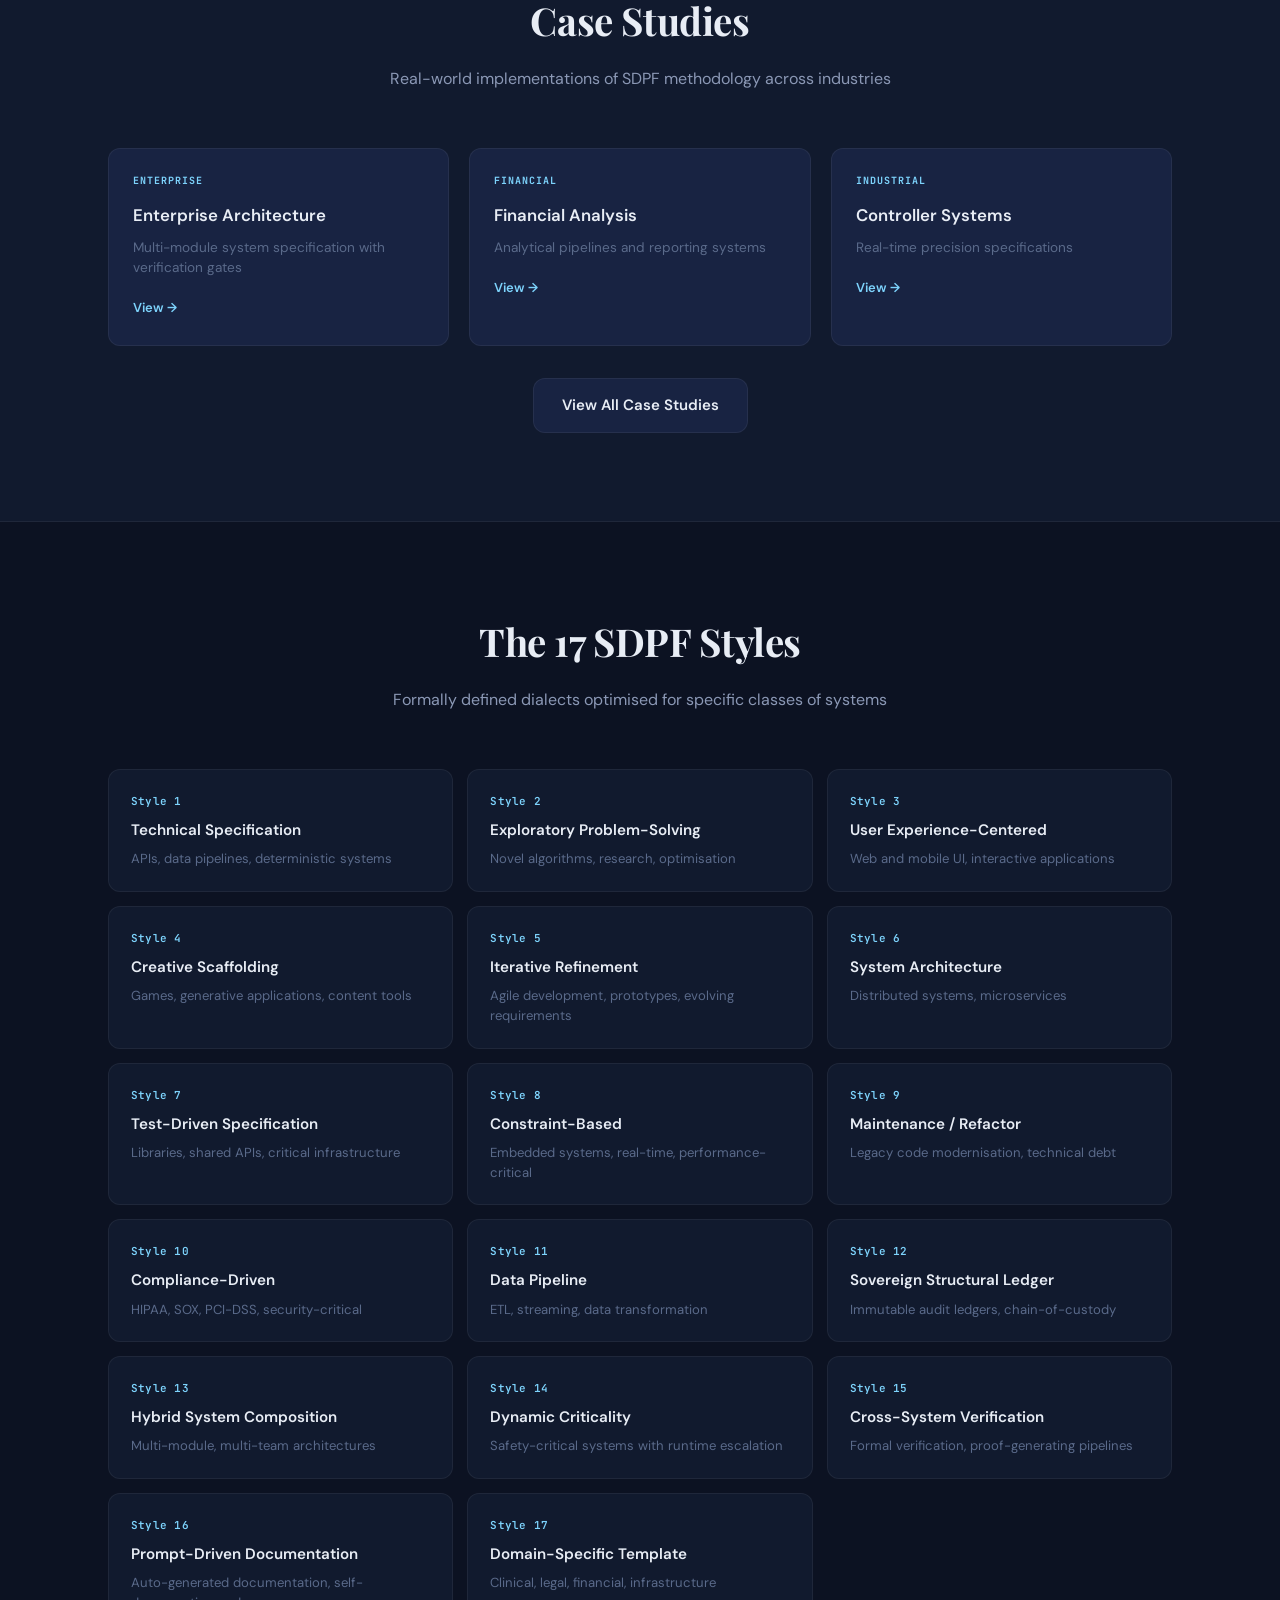
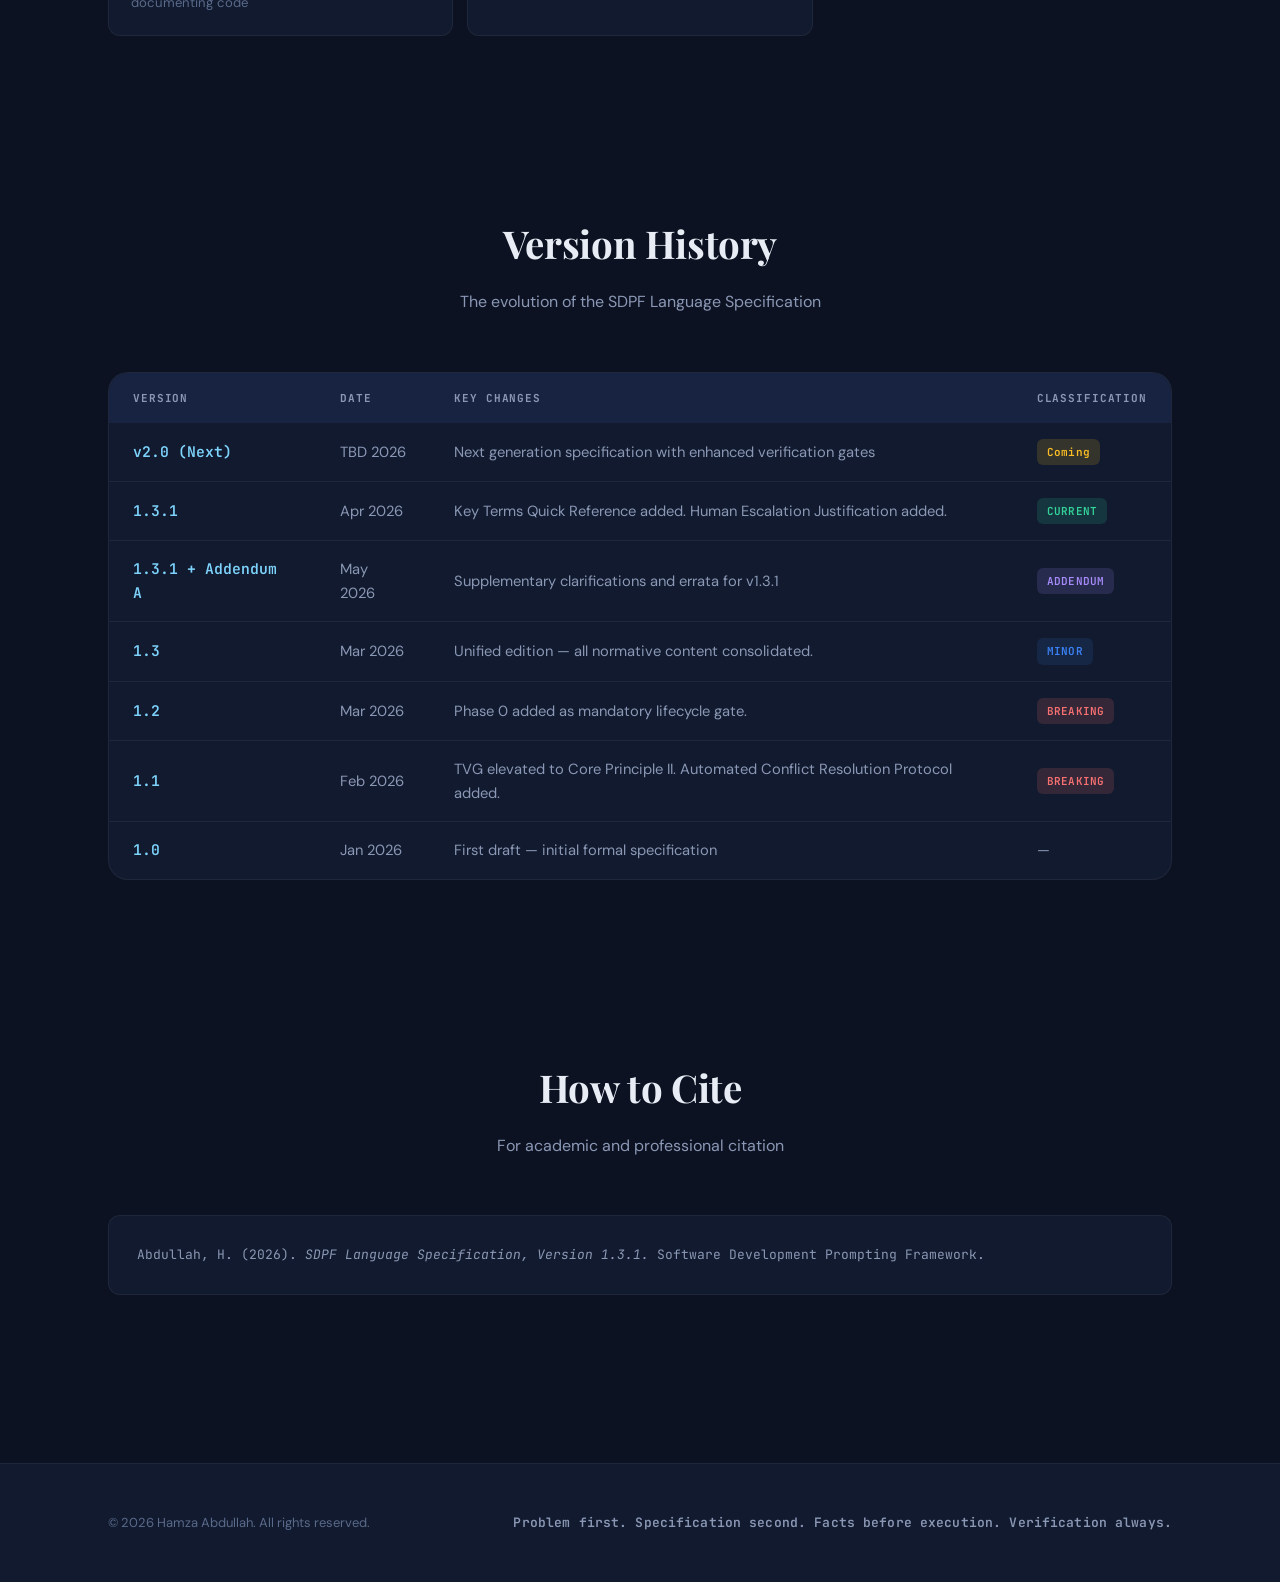
==== commit 9690dd01: "Added Publications" ====
--- a/index.html
+++ b/index.html
@@ -72,6 +72,14 @@
                 </li>
                 <li><a href="downloads.html">Downloads</a></li>
                 <li class="has-dropdown">
+                    <a href="https://zenodo.org/records/18337940" target="_blank" rel="noopener">Publications</a>
+                    <ul class="nav-dropdown">
+                        <li><a href="https://zenodo.org/records/18337940" target="_blank" rel="noopener">Structural Calculus</a></li>
+                        <li><a href="https://zenodo.org/records/20108904" target="_blank" rel="noopener">Specification Induced Speculation</a></li>
+                        <li><a href="https://zenodo.org/records/19598632" target="_blank" rel="noopener">SDPF Language Spec v1.3.1</a></li>
+                    </ul>
+                </li>
+                <li class="has-dropdown">
                     <a href="case_studies.html">Case Studies</a>
                     <ul class="nav-dropdown">
                         <li><a href="case_studies.html#enterprise">Enterprise</a></li>
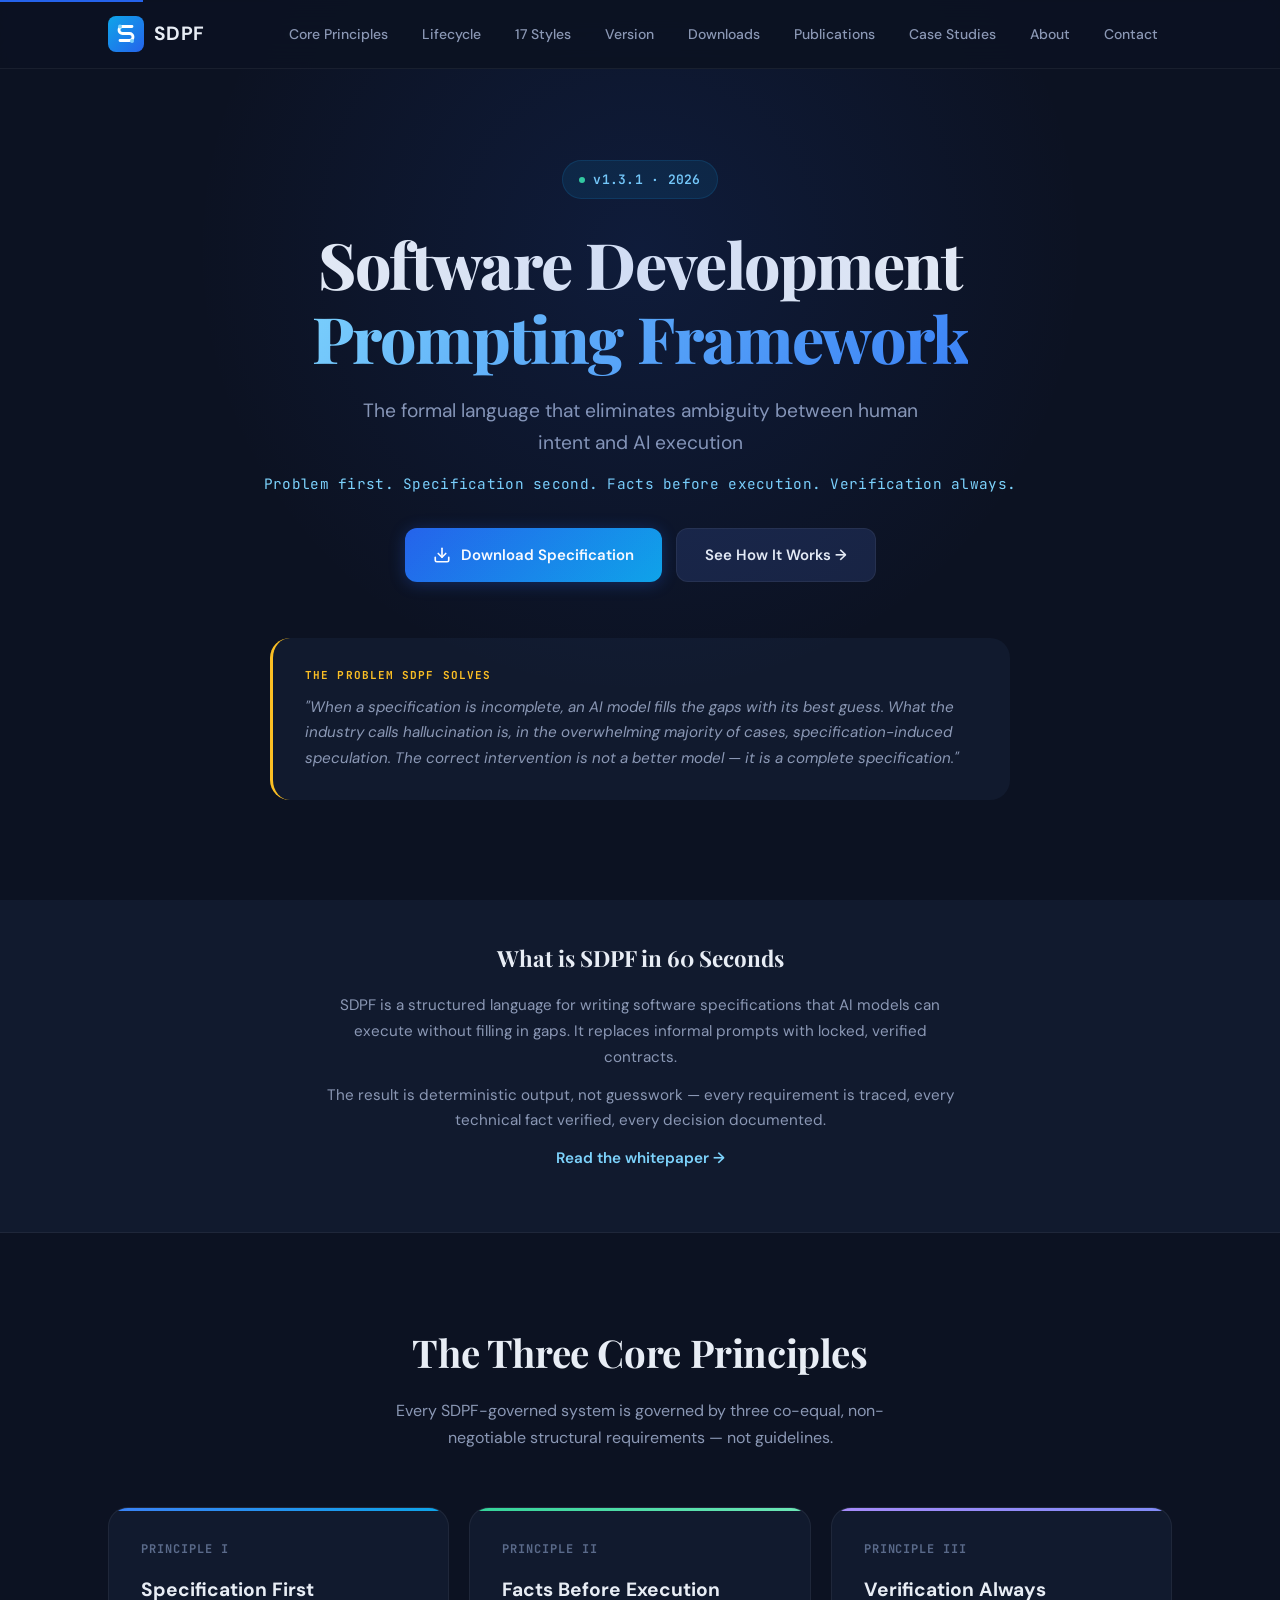
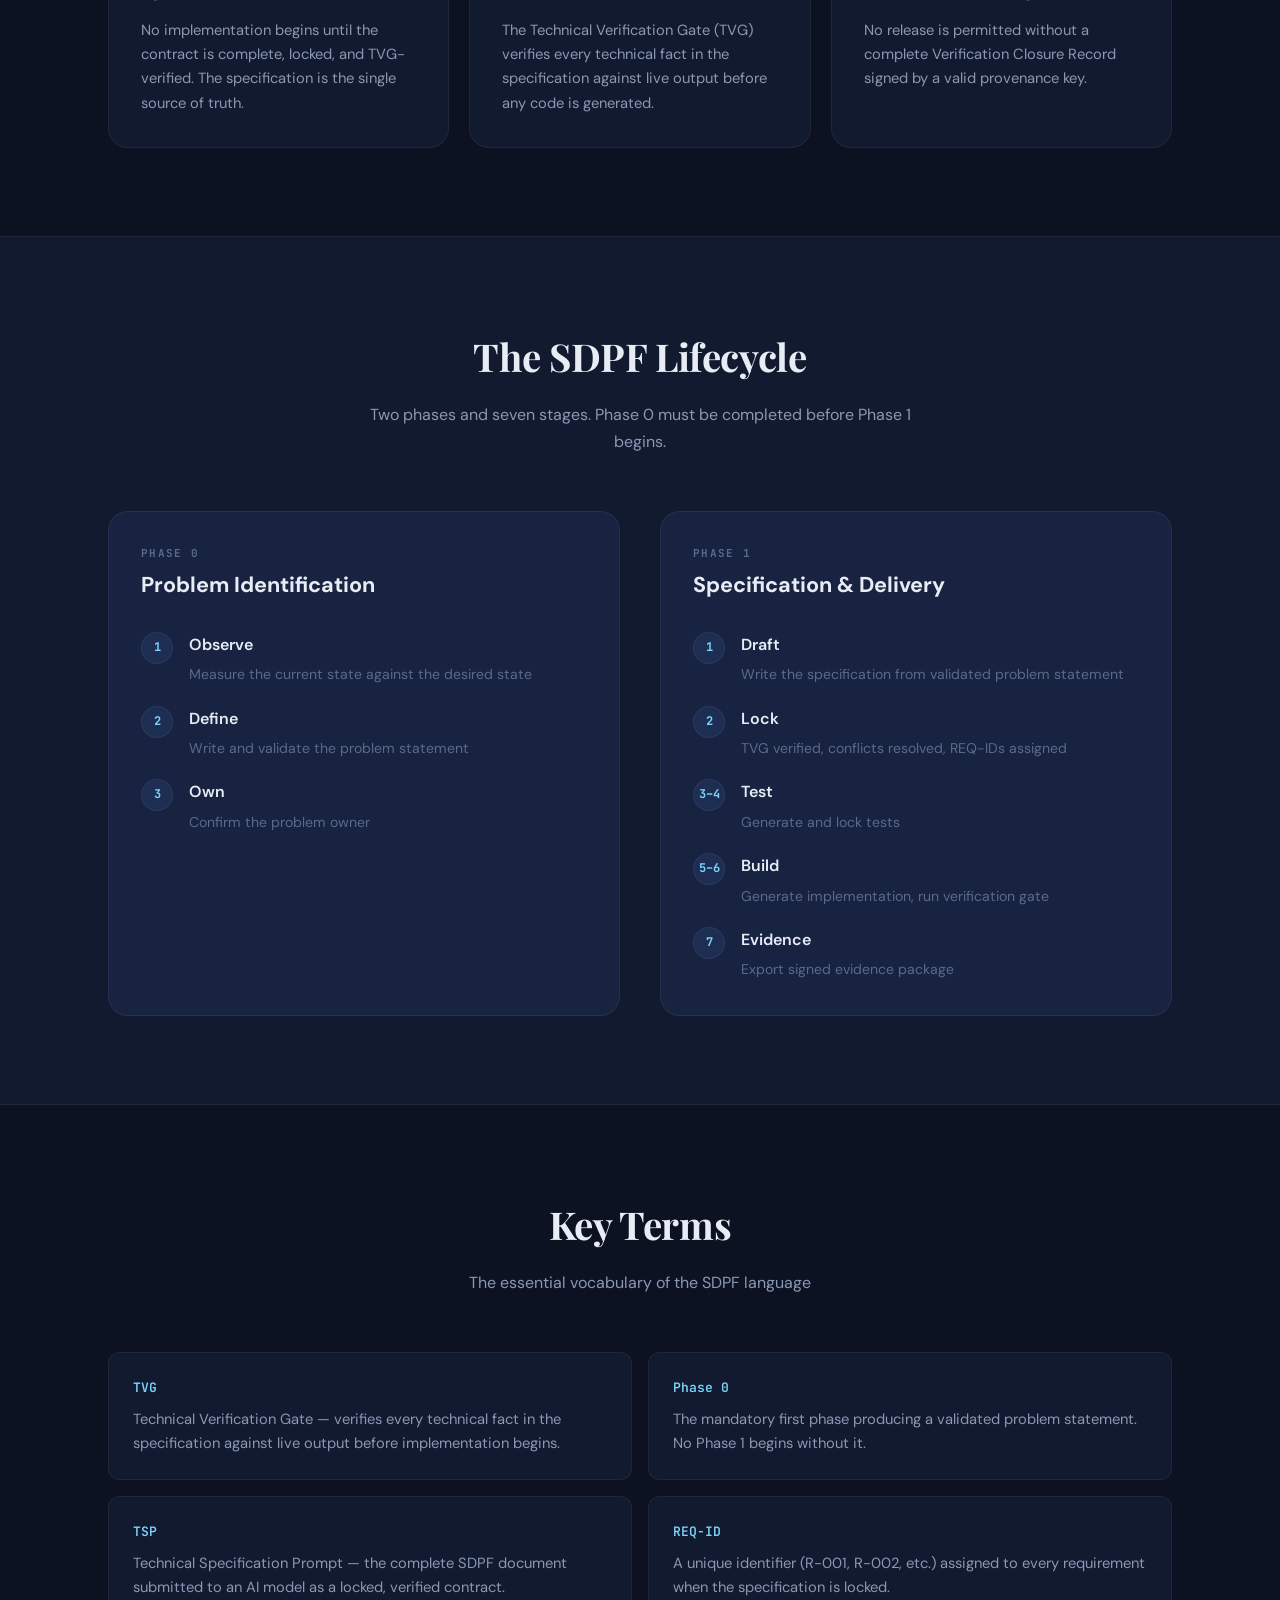
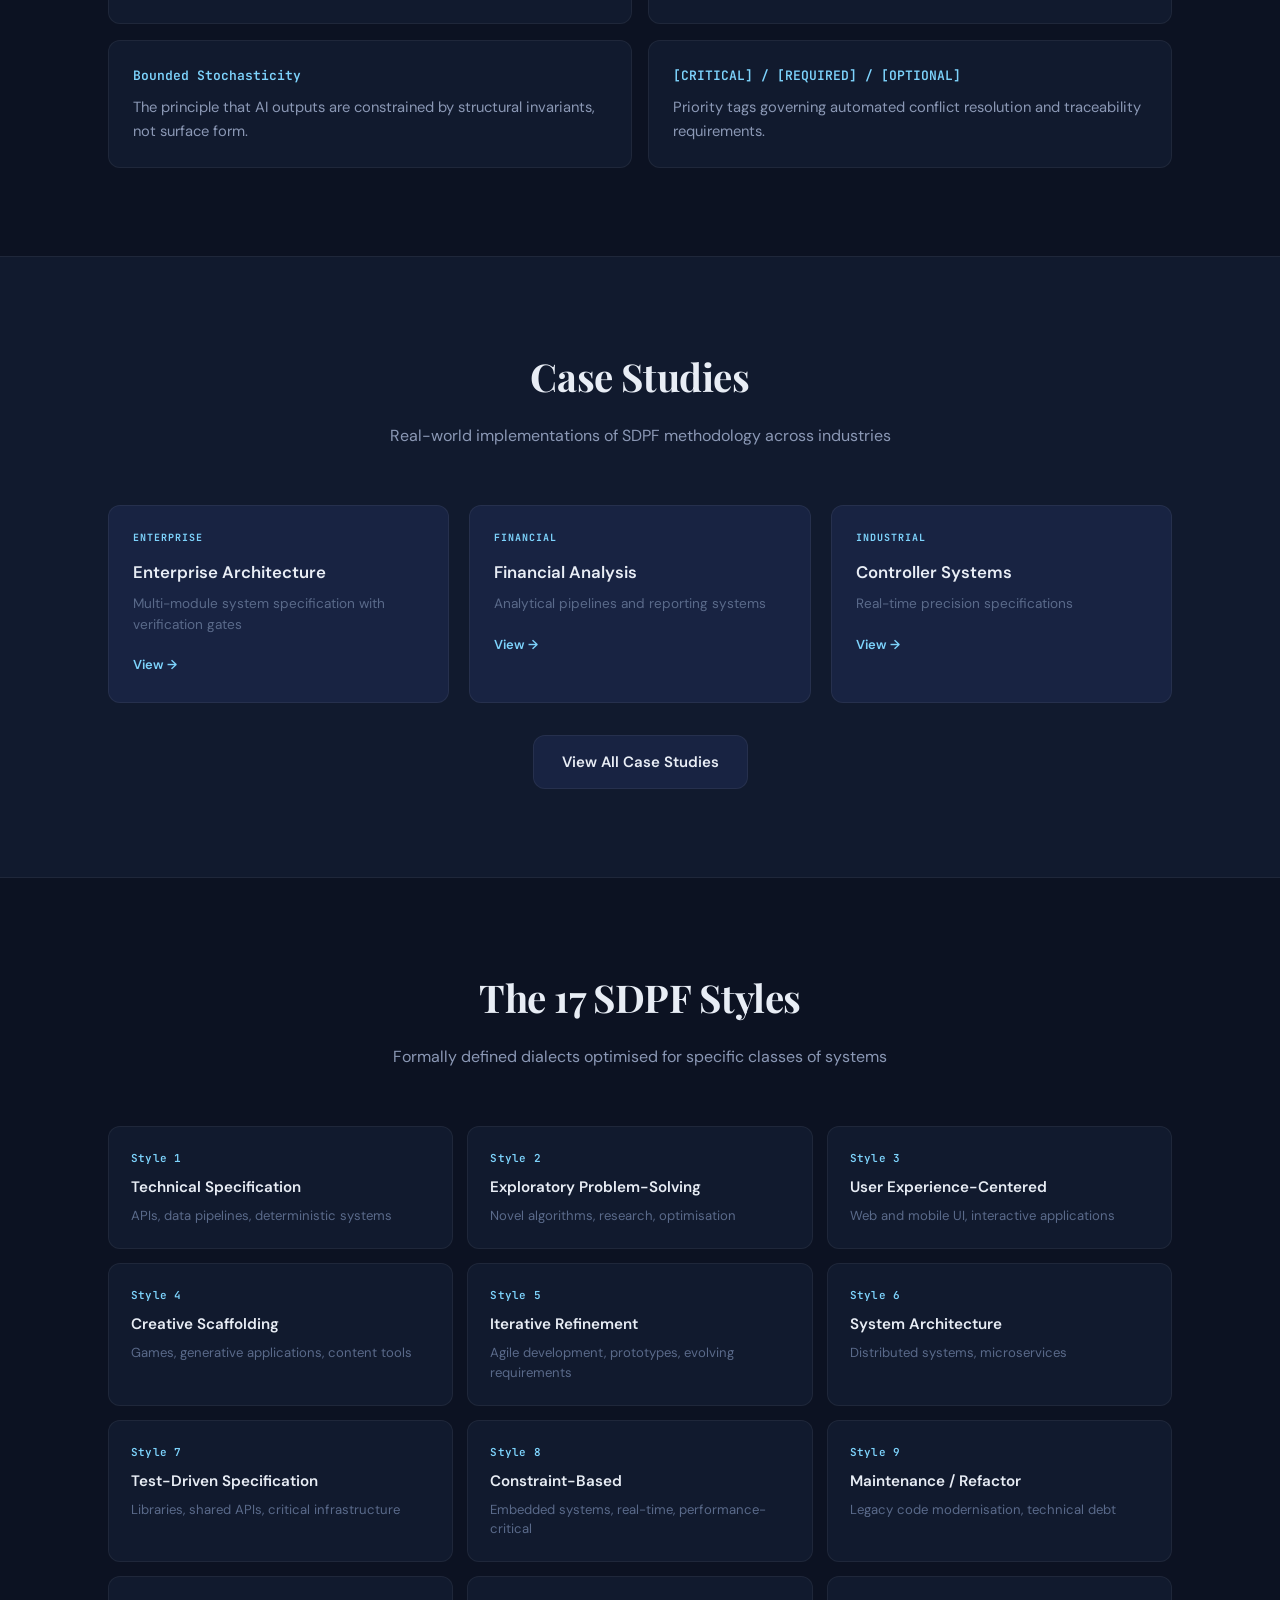
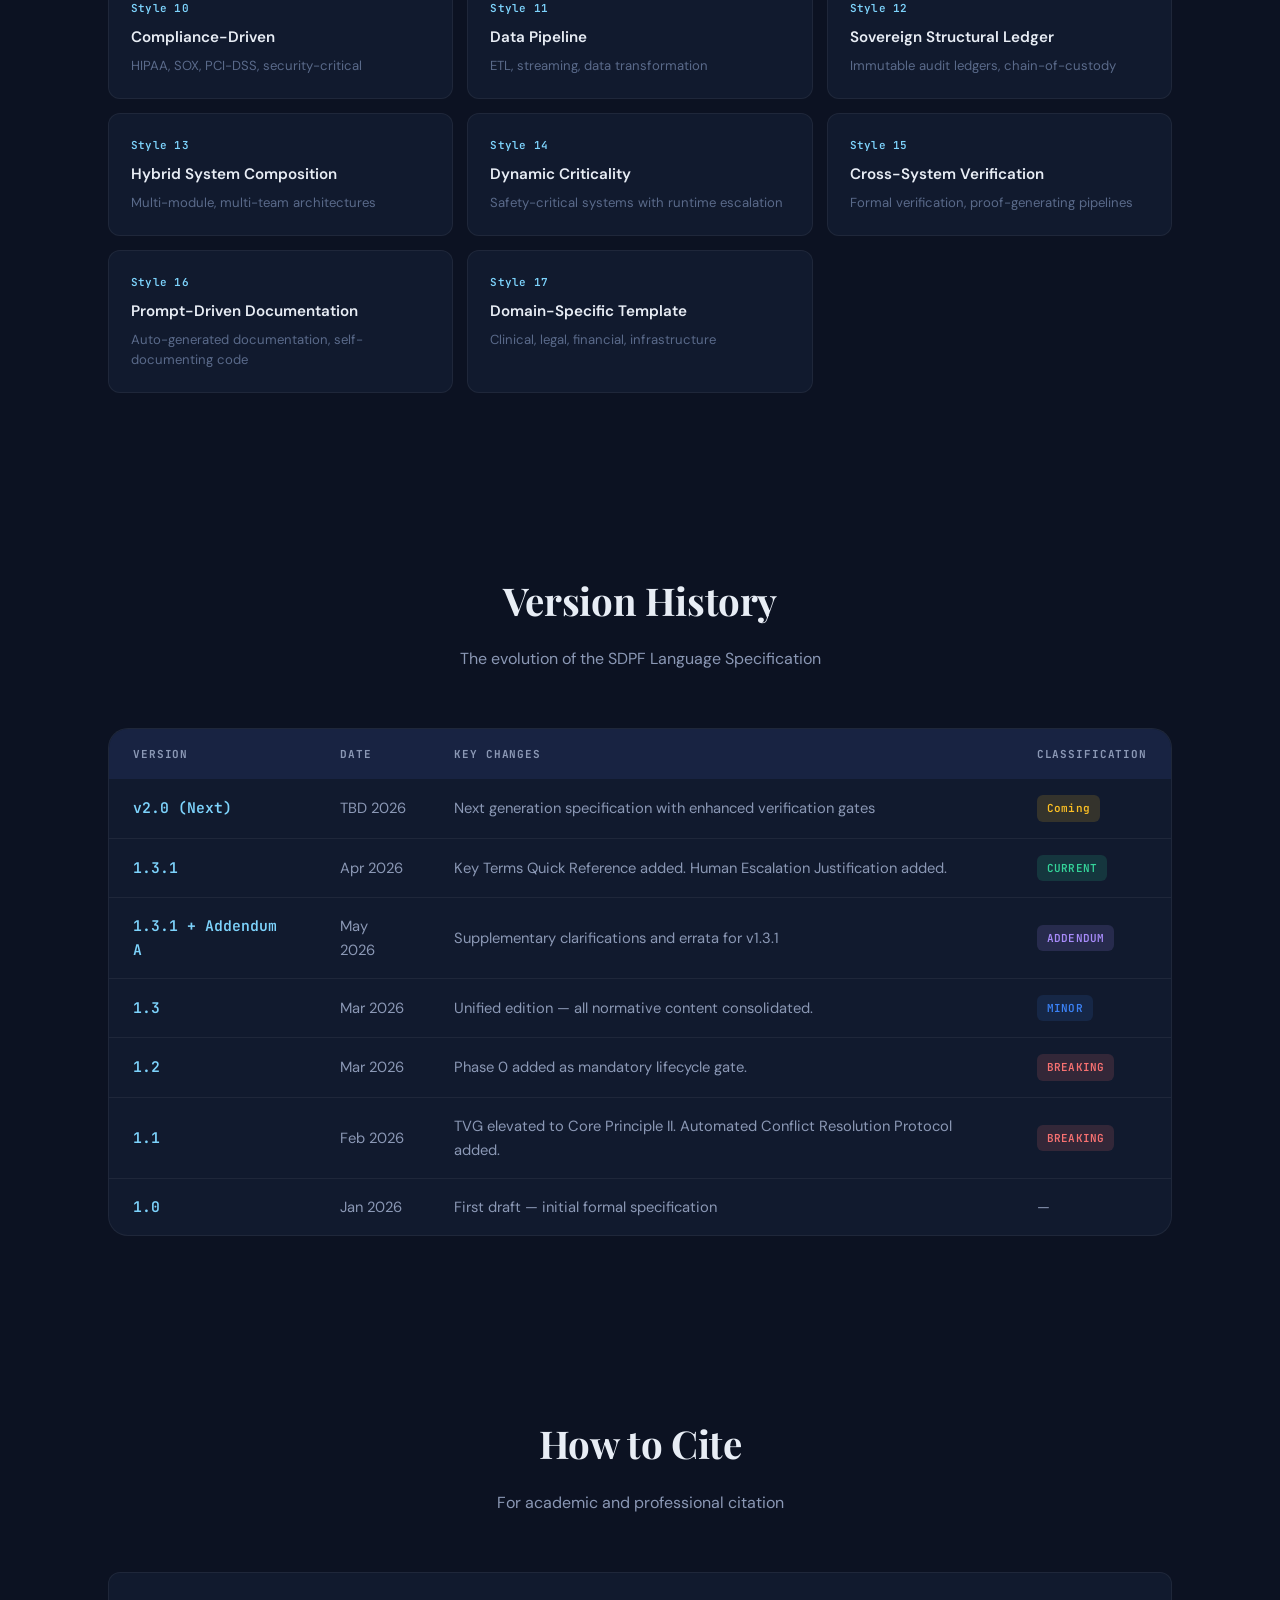
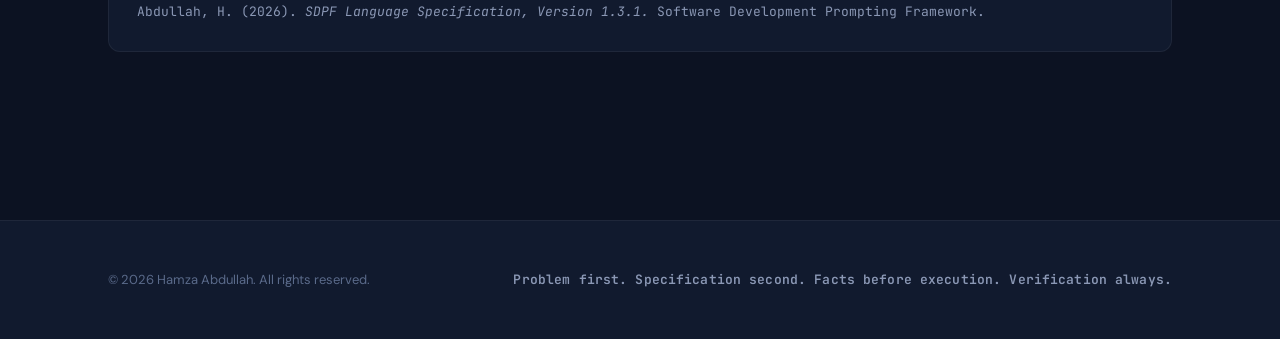
==== commit dc34ef08: "Updated with new section after Hero" ====
--- a/index.html
+++ b/index.html
@@ -102,20 +102,13 @@
             </div>
             <h1>Software Development<br><span class="accent">Prompting Framework</span></h1>
             <p class="subtitle">The formal language that eliminates ambiguity between human intent and AI execution</p>
+            <p class="tagline-hero">Problem first. Specification second. Facts before execution. Verification always.</p>
             <div class="hero-actions">
                 <a href="files/SDPF_Language_Specification_v1_3_1.pdf" download="SDPF_Language_Specification_v1_3_1.pdf" class="btn btn-primary">
                     <svg width="18" height="18" viewBox="0 0 24 24" fill="none" stroke="currentColor" stroke-width="2.2" stroke-linecap="round" stroke-linejoin="round"><path d="M21 15v4a2 2 0 0 1-2 2H5a2 2 0 0 1-2-2v-4"/><polyline points="7 10 12 15 17 10"/><line x1="12" y1="15" x2="12" y2="3"/></svg>
                     Download Specification
                 </a>
-                <a href="files/SDPF_White_Paper.pdf" download="SDPF_White_Paper.pdf" class="btn btn-primary">
-                    <svg width="18" height="18" viewBox="0 0 24 24" fill="none" stroke="currentColor" stroke-width="2.2" stroke-linecap="round" stroke-linejoin="round"><path d="M21 15v4a2 2 0 0 1-2 2H5a2 2 0 0 1-2-2v-4"/><polyline points="7 10 12 15 17 10"/><line x1="12" y1="15" x2="12" y2="3"/></svg>
-                    Whitepaper
-                </a>
-                <a href="files/SDPF_Styles_Playbook.pdf" download="SDPF_Styles_Playbook.pdf" class="btn btn-primary">
-                    <svg width="18" height="18" viewBox="0 0 24 24" fill="none" stroke="currentColor" stroke-width="2.2" stroke-linecap="round" stroke-linejoin="round"><path d="M21 15v4a2 2 0 0 1-2 2H5a2 2 0 0 1-2-2v-4"/><polyline points="7 10 12 15 17 10"/><line x1="12" y1="15" x2="12" y2="3"/></svg>
-                    Styles Playbook
-                </a>
-                <a href="#principles" class="btn btn-secondary">Explore Framework</a>
+                <a href="#lifecycle" class="btn btn-secondary">See How It Works →</a>
             </div>
             <div class="problem-callout">
                 <div class="label">The Problem SDPF Solves</div>
@@ -123,6 +116,17 @@
             </div>
         </div>
     </header>
+
+    <section id="what-is-sdpf">
+        <div class="container">
+            <div class="what-is-block">
+                <h2>What is SDPF in 60 Seconds</h2>
+                <p>SDPF is a structured language for writing software specifications that AI models can execute without filling in gaps. It replaces informal prompts with locked, verified contracts.</p>
+                <p>The result is deterministic output, not guesswork — every requirement is traced, every technical fact verified, every decision documented.</p>
+                <p><a href="files/SDPF_White_Paper.pdf" download>Read the whitepaper →</a></p>
+            </div>
+        </div>
+    </section>
 
     <section id="principles">
         <div class="container">
--- a/styles.css
+++ b/styles.css
@@ -59,7 +59,11 @@
 
 *, *::before, *::after { margin: 0; padding: 0; box-sizing: border-box; }
 
-html { scroll-behavior: smooth; }
+html { 
+    scroll-behavior: smooth;
+    max-width: 100vw;
+    overflow-x: hidden;
+}
 
 body {
     font-family: var(--font-body);
@@ -92,7 +96,7 @@
     position: fixed;
     top: 0; left: 0; right: 0;
     z-index: 1000;
-    background: rgba(12,18,34,0.8);
+    background: rgba(12,18,34,0.95);
     backdrop-filter: blur(16px) saturate(1.4);
     -webkit-backdrop-filter: blur(16px) saturate(1.4);
     border-bottom: 1px solid var(--surface-border);
@@ -153,16 +157,18 @@
 /* Mobile hamburger */
 .nav-toggle {
     display: none;
-    background: none;
-    border: none;
+    background: var(--surface-2);
+    border: 1px solid var(--surface-border);
     cursor: pointer;
-    width: 40px;
-    height: 40px;
+    width: 48px;
+    height: 48px;
+    min-width: 48px;
     border-radius: var(--radius-sm);
     align-items: center;
     justify-content: center;
-    color: var(--text-secondary);
+    color: white;
     transition: background 0.2s;
+    z-index: 1002;
 }
 
 .nav-toggle:hover { background: var(--surface-2); }
@@ -218,6 +224,7 @@
         flex-direction: column;
         padding: 12px 16px;
         gap: 2px;
+        z-index: 1001;
     }
 
     .nav-links.open { display: flex; }
@@ -322,8 +329,16 @@
     font-size: 1.2rem;
     color: var(--text-secondary);
     max-width: 560px;
-    margin: 0 auto 44px;
+    margin: 0 auto 12px;
     line-height: 1.7;
+}
+
+.hero .tagline-hero {
+    font-size: 0.9rem;
+    color: var(--text-accent);
+    font-family: var(--font-mono);
+    margin-bottom: 32px;
+    letter-spacing: 0.02em;
 }
 
 .hero-actions {
@@ -402,8 +417,42 @@
 }
 
 /* ============================================================
-   Page Header (about, contact)
-   ============================================================ */
+   What Is SDPF Section
+   ============================================================ */
+#what-is-sdpf {
+    padding: 40px 0;
+    background: var(--surface-1);
+    border-bottom: 1px solid var(--surface-border);
+}
+
+.what-is-block {
+    max-width: 640px;
+    margin: 0 auto;
+    text-align: center;
+}
+
+.what-is-block h2 {
+    font-family: var(--font-display);
+    font-size: 1.4rem;
+    color: var(--text-primary);
+    margin-bottom: 16px;
+}
+
+.what-is-block p {
+    color: var(--text-secondary);
+    font-size: 0.95rem;
+    line-height: 1.7;
+    margin-bottom: 12px;
+}
+
+.what-is-block p:last-of-type {
+    margin-bottom: 20px;
+}
+
+.what-is-block a {
+    color: var(--sky-light);
+    font-weight: 600;
+}
 .page-header {
     padding: 150px 0 64px;
     text-align: center;
